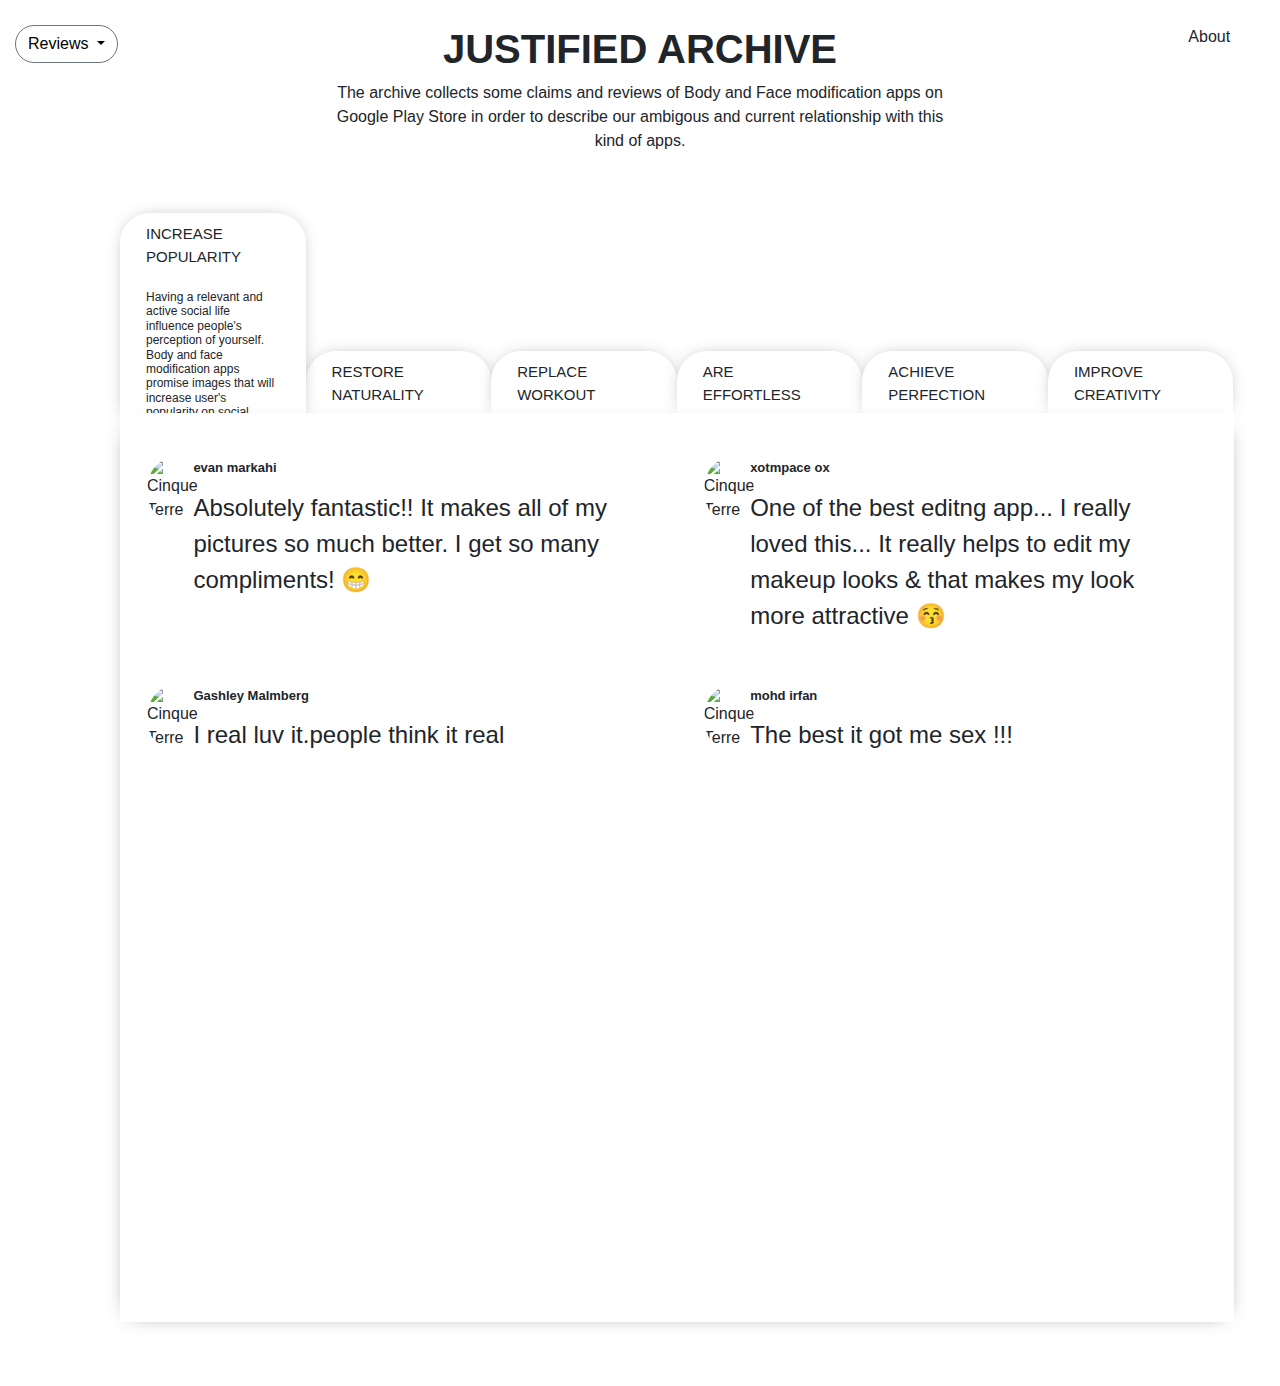
==== index.html @ ffb2c80b "Add files via upload" ====
<!doctype html>
<html lang="en">
  <head>
    <!-- Required meta tags -->
    <meta charset="utf-8">
    <meta name="viewport" content="width=device-width, initial-scale=1, shrink-to-fit=no">

    <!-- Bootstrap CSS -->
    <link rel="stylesheet" href="https://stackpath.bootstrapcdn.com/bootstrap/4.4.1/css/bootstrap.min.css" integrity="sha384-Vkoo8x4CGsO3+Hhxv8T/Q5PaXtkKtu6ug5TOeNV6gBiFeWPGFN9MuhOf23Q9Ifjh" crossorigin="anonymous">
	
	<!-- My CSS-->
    <link rel="stylesheet" type="text/css" href="mystyle.css" />
    <!-- <link rel="stylesheet" type="text/css" href="glyphone.css" /> -->
	<!-- <link rel="stylesheet" href="https://maxcdn.bootstrapcdn.com/bootstrap/3.3.7/css/bootstrap.min.css" integrity="sha384-BVYiiSIFeK1dGmJRAkycuHAHRg32OmUcww7on3RYdg4Va+PmSTsz/K68vbdEjh4u" crossorigin="anonymous"> -->
	
	<!-- Place your kit's code here -->
    <!-- <script src="https://kit.fontawesome.com/004207a0b1.js" crossorigin="anonymous"></script> -->
	<script src="https://kit.fontawesome.com/0c652c4dc6.js" crossorigin="anonymous"></script>
    <title>Justified Archive</title>
  </head>
  <body>
    
	 <!-- ****INIZIO**** Area del sito in cui è presente il TITOLO e i BOTTONI e LINGUETTE -->
	 <div class="container-fluid" >
		<div class="row" style="margin-top: 25px; margin-bottom: 0px;">
			<!-- Bottone per vedere REVIEW oppure CLAIM-->
			<div class="col-2">
				<div class="dropdown dropdown_button">
				  <button class="btn btn-secondary dropdown-toggle button_border" type="button" id="dropdownMenu2" data-toggle="dropdown" aria-haspopup="true" aria-expanded="false" style="color: black; background-color:white;">
					Reviews
				  </button>
				  <div class="dropdown-menu" aria-labelledby="dropdownMenu2">
					<button class="dropdown-item" id="btn_data_type" type="button" >Claims</button>
				  </div>
				</div>
				
				<!-- <button id="typo_data" type="button" class="btn btn-light">Light</button> -->
			</div>		
				
			<!-- TITLE-->
			<div class="col-8  text-center">	
				<h1>JUSTIFIED ARCHIVE</h1>
				
			</div>
			<!-- Bottone ABOUT-->
			<div class="col-1 offset-1">
				About
			</div>
		</div>
		<div class="row" style="margin-bottom: 120px;">
			<div class="col-6 offset-3 text-center">
				The archive collects some claims and reviews of Body and Face modification apps on Google Play Store in order to describe our ambigous and current relationship with this kind of apps.
			</div>
		</div>
	</div>
	<div class="container-fluid bodySpacing">	
		<!-- Area del sito in cui ci sono le LIGUETTE per le 6 CATEGORIE-->
		<div class="categories row m-0">
				  <!-- 1° Categoria -->
				  <div class="onglet first onglet_active">
						<div class="onglet_category">INCREASE POPULARITY</div>
						<div class="onglet_text text-wrap">Having a relevant and active social life influence people's perception of yourself. Body and face modification apps promise images that will increase user's popularity on social platforms and consequently in real life.
						</div>
						<div class="onglet_shadow"></div>
				  </div>
				  
				  <!-- 2° Categoria -->
				  <div class="onglet second onglet_inactive">
						<div class="onglet_category">RESTORE NATURALITY</div>
						<div class="onglet_text text-wrap">The trend of a simple, natural and fresh beauty, has become increasingly important in recent years. Artificial and excessive modifications goes against this trend. These apps guarantees small changes maintaining natural effects. 
						</div>
						<div class="onglet_shadow"></div>
				  </div>
				  
				  <!-- 3° Categoria -->
				  <div class="onglet third onglet_inactive" >
						<div class="onglet_category">REPLACE WORKOUT</div>
						<div class="onglet_text">Get a strong and healthy body in real life is a big challenge that needs effort, patience and constancy. Virtual modification can make people skip this step achieving a perfect figure immediately and virtually.
						</div>
						<div class="onglet_shadow"></div>
				  </div>
				  
				  <!-- 4° Categoria -->
				  <div class="onglet fourth onglet_inactive" >
						<div class="onglet_category">ARE EFFORTLESS</div>
						<div class="onglet_text">In a world that provides ease and speed technologies, use a slowly and complex app is difficult and requires commitment. Body and face modification apps gives great results in a fast way and throght few steps.
						</div>
						<div class="onglet_shadow"></div>
				  </div>
				  
				  <!-- 5° Categoria -->
				  <div class=" onglet fifth onglet_inactive">
						<div class="onglet_category">ACHIEVE PERFECTION</div>
						<div class="onglet_text">Even if perfection is a subjective impression, Body and face modification apps support the idea that objective perfection, in the end, exist providing a way to achieve it
						</div>
						<div class="onglet_shadow"></div>
				  </div>
				  
				  <!-- 6° Categoria -->
				  <div class=" onglet sixth onglet_inactive">
						<div class="onglet_category">IMPROVE CREATIVITY</div>
						<div class="onglet_text">Express creativity and photography skills is an important feature in the world of social networks. However, is hard to find the time for complex and expensive image editors. These apps are the best way to show skills and creativity in a fast way.
						</div>
						<div class="onglet_shadow"></div>
				  </div>
			</div>
		<div class="white_background">
		
		<div class="white_gap"></div>
		<!-- 1° Categoria: INCREASE POPULARITY -->
		 <div class="first_category" style="display: block;">	
		    <!-- CLAIM -->
			<div class="claim_list">
					<div class="row ml-0 mr-0 claim" style="margin-top:25px;">
						<div class="col-10 offset-1">
							<div class="claim_text">
								You are sure to stand out in your friend circle! 
							</div>
							<div class="claim_app">
								Body Tune - Slim & Retouch Photo Editor
							</div>
						</div>
					</div>
					
					<div class="row ml-0 mr-0 claim">
						<div class="col-10 offset-1">
							<div class="claim_text">
								With some simple clicks, you could get your insta beauty now
							</div>
							<div class="claim_app">
								Perfect Me - Body Retouch&Face Editor & Selfie Tune
							</div>
						</div>
					</div>
					<div class="row ml-0 mr-0 claim">
						<div class="col-10 offset-1">
							<div class="claim_text">
								Just few touches, you will be fitness model
							</div>
							<div class="claim_app">
								Body Shape Editor - Skin Color Changer
							</div>
						</div>
					</div>				
			</div>
			
			<!-- REVIEW -->
			 <div class="review_list">
				<div class="row ml-0 mr-0 review_gap review">
						<div class="col-6 p-0 m-0">		 
							<!-- <div class="typo "> -->
								  <div class="row m-0">								  
										<div class="col-1">
											 <img src="https://www.leisureopportunities.co.uk/images/imagesX/HIGH799405_746782.jpg" class="rounded-circle image_position" alt="Cinque Terre"> 
										</div>
										<div class="col-10 review_dimension">
											<div class="row m-0 review_username"><b>evan markahi</b></div>
											<div class="row m-0">
												<div class="star-rating">
												<i class="fas fa-star fa-1 review_star"></i>
												<i class="fa fa-star fa-1 review_star"></i>
												<i class="fas fa-star fa-1 review_star"></i>
												<i class="fas fa-star fa-1 review_star"></i>
												<i class="fa fa-star fa-1 review_star" ></i>
												  
												
												</div>
											</div>
											<div class="row ml-0 mr-0 review_text">Absolutely fantastic!! It makes all of my pictures so much better. I get so many compliments! 😁 </div>
										</div>
								  </div>  
							<!-- </div> -->
						</div>
						
						<div class="col-6 p-0 m-0">		 
							<!-- <div class="typo "> -->
								  <div class="row m-0">								  
										<div class="col-1">
											 <img src="https://www.msudenver.edu/media/content/marketingandcommunications/images/Nguyen,-Mai-Linh_7944_160330-8x5.5cc.jpg" class="rounded-circle image_position" alt="Cinque Terre"> 
										</div>
										<div class="col-10 review_dimension">
											<div class="row m-0 review_username"><b>xotmpace ox</b></div>
											<div class="row m-0">
												<div class="star-rating">
												<i class="fas fa-star fa-1 review_star"></i>
												<i class="fa fa-star fa-1 review_star"></i>
												<i class="fas fa-star fa-1 review_star"></i>
												<i class="fas fa-star fa-1 review_star"></i>
												<i class="fa fa-star fa-1 review_star" ></i>
												  
												
												</div>
											</div>
											<div class="row ml-0 mr-0 review_text">One of the best editng app... I really loved this... It really helps to edit my makeup looks & that makes my look more attractive 😚</div>
										</div>
								  </div>  
							<!-- </div> -->
						</div>
				</div>
				<div class="row ml-0 mr-0 review_gap review">
						<div class="col-6 p-0 m-0">		 
							<!-- <div class="typo "> -->
								  <div class="row m-0">								  
										<div class="col-1">
											 <img src="https://blogadmin.planning.center/content/images/2018/09/emily-1.jpg" class="rounded-circle image_position" alt="Cinque Terre"> 
										</div>
										<div class="col-10 review_dimension">
											<div class="row m-0 review_username"><b>Gashley Malmberg</b></div>
											<div class="row m-0">
												<div class="star-rating">
												<i class="fas fa-star fa-1 review_star"></i>
												<i class="fa fa-star fa-1 review_star"></i>
												<i class="fas fa-star fa-1 review_star"></i>
												<i class="fas fa-star fa-1 review_star"></i>
												<i class="fa fa-star fa-1 review_star" ></i>
												  
												
												</div>
											</div>
											<div class="row ml-0 mr-0 review_text">I real luv it.people think it real </div>
										</div>
								  </div>  
							<!-- </div> -->
						</div>
						
						<div class="col-6 p-0 m-0">		 
							<!-- <div class="typo "> -->
								  <div class="row m-0">								  
										<div class="col-1">
											 <img src="https://www.w3schools.com/bootstrap4/newyork.jpg" class="rounded-circle image_position" alt="Cinque Terre"> 
										</div>
										<div class="col-10 review_dimension">
											<div class="row m-0 review_username"><b>mohd irfan</b></div>
											<div class="row m-0">
												<div class="star-rating">
												<i class="fas fa-star fa-1 review_star"></i>
												<i class="fa fa-star fa-1 review_star"></i>
												<i class="fas fa-star fa-1 review_star"></i>
												<i class="fas fa-star fa-1 review_star"></i>
												<i class="fa fa-star fa-1 review_star" ></i>
												  
												
												</div>
											</div>
											<div class="row ml-0 mr-0 review_text">The best it got me sex !!!</div>
										</div>
								  </div>  
							<!-- </div> -->
						</div>
				</div>
			
			</div>
		 </div>
		
			<!-- 2° Categoria: RESTORE NATURALITY -->
		 <div class="second_category" style="display: none;">
			<!-- CLAIM -->
			<div class="claim_list">
					<div class="row ml-0 mr-0 claim " style="margin-top:25px;">
						<div class="col-10 offset-1">
							<div class="claim_text">
								Six pack abs photo editor enables the editing of the picture in the easiest and natural way.
							</div>
							<div class="claim_app">
								Men Body Styles SixPack tattoo - Photo Editor app
							</div>
						</div>
					</div>
					
					<div class="row ml-0 mr-0 claim">
						<div class="col-10 offset-1">
							<div class="claim_text">
								Look Healthier 
							</div>
							<div class="claim_app">
								Gym Body Photo Editor - Six Pack Camera Stickers
							</div>
						</div>
					</div>
					<div class="row ml-0 mr-0 claim">
						<div class="col-10 offset-1">
							<div class="claim_text">
								Enlarge breast naturally.
							</div>
							<div class="claim_app">
								Beauty Body Photo Editor
							</div>
						</div>
					</div>				
			</div>
			
			<div class="review_list">	
				<div class="row ml-0 mr-0 review_gap review">
						<div class="col-6 p-0 m-0">		 
							<!-- <div class="typo "> -->
								  <div class="row m-0">								  
										<div class="col-1">
											 <img src="https://www.w3schools.com/bootstrap4/newyork.jpg" class="rounded-circle image_position" alt="Cinque Terre"> 
										</div>
										<div class="col-10 review_dimension">
											<div class="row m-0 review_username"><b>emma twiss</b></div>
											<div class="row m-0">
												<div class="star-rating">
												<i class="fas fa-star fa-1 review_star"></i>
												<i class="fa fa-star fa-1 review_star"></i>
												<i class="fas fa-star fa-1 review_star"></i>
												<i class="fas fa-star fa-1 review_star"></i>
												<i class="fa fa-star-o fa-1 review_star" ></i>
												  
												
												</div>
											</div>
											<div class="row ml-0 mr-0 review_text">Really easy to use, makes it look realistic for me.</div>
										</div>
								  </div>  
							<!-- </div> -->
						</div>
						
						<div class="col-6 p-0 m-0">		 
							<!-- <div class="typo "> -->
								  <div class="row m-0">								  
										<div class="col-1">
											 <img src="https://www.w3schools.com/bootstrap4/newyork.jpg" class="rounded-circle image_position" alt="Cinque Terre"> 
										</div>
										<div class="col-10 review_dimension">
											<div class="row m-0 review_username"><b>A Google user</b></div>
											<div class="row m-0">
												<div class="star-rating">
												<i class="fas fa-star fa-1 review_star"></i>
												<i class="fa fa-star fa-1 review_star"></i>
												<i class="fas fa-star fa-1 review_star"></i>
												<i class="fas fa-star fa-1 review_star"></i>
												<i class="fa fa-star-o fa-1 review_star" ></i>
												  
												
												</div>
											</div>
											<div class="row ml-0 mr-0 review_text">Its OK!!but av got natural boots and curves...do I really need it? </div>
										</div>
								  </div>  
							<!-- </div> -->
						</div>
				</div>
				<div class="row ml-0 mr-0 review_gap review">
						<div class="col-6 p-0 m-0">		 
							<!-- <div class="typo "> -->
								  <div class="row m-0">								  
										<div class="col-1">
											 <img src="https://www.w3schools.com/bootstrap4/newyork.jpg" class="rounded-circle image_position" alt="Cinque Terre"> 
										</div>
										<div class="col-10 review_dimension">
											<div class="row m-0 review_username"><b>John Scheider</b></div>
											<div class="row m-0">
												<div class="star-rating">
												<!-- <i class="fas fa-star fa-1 review_star"></i> -->
												<!-- <i class="fa fa-star fa-1 review_star"></i> -->
												<!-- <i class="fas fa-star fa-1 review_star"></i> -->
												<!-- <i class="fas fa-star fa-1 review_star"></i> -->
												<!-- <i class="fa fa-star-o fa-1 review_star" ></i> -->
												  
												
												</div>
											</div>
											<div class="row ml-0 mr-0 review_text">Love this app. All the edits/changes they have look natural, not like they're "photo-shopped."</div>
										</div>
								  </div>  
							<!-- </div> -->
						</div>
						
						<div class="col-6 p-0 m-0">		 
							<!-- <div class="typo "> -->
								  <div class="row m-0">								  
										<div class="col-1">
											 <img src="https://www.w3schools.com/bootstrap4/newyork.jpg" class="rounded-circle image_position" alt="Cinque Terre"> 
										</div>
										<div class="col-10 review_dimension">
											<div class="row m-0 review_username"><b>Brainel Batista</b></div>
											<div class="row m-0">
												<div class="star-rating">
												<!-- <i class="fas fa-star fa-1 review_star"></i> -->
												<!-- <i class="fa fa-star fa-1 review_star"></i> -->
												<!-- <i class="fas fa-star fa-1 review_star"></i> -->
												<!-- <i class="fas fa-star fa-1 review_star"></i> -->
												<!-- <i class="fa fa-star-o fa-1 review_star" ></i> -->
												  
												
												</div>
											</div>
											<div class="row ml-0 mr-0 review_text">The muscles look so real i definetly recommend this app</div>
										</div>
								  </div>  
							<!-- </div> -->
						</div>
				</div>
			</div>	
		 
		 </div>	
		 
		 <!-- 3° Categoria: REPLACE WORKOUT -->
		 <div class="third_category" style="display: none;">
			<!-- CLAIM -->
			<div class="claim_list">
					<div class="row ml-0 mr-0 claim" style="margin-top:25px;">
						<div class="col-10 offset-1">
							<div class="claim_text">
								Stop wasting your time in expensive gyms and download the Perfect body lets you change body or body morph without home workout
							</div>
							<div class="claim_app">
								Body Shape Editor - Slim Face and Body Editor
							</div>
						</div>
					</div>
					
					<div class="row ml-0 mr-0 claim">
						<div class="col-10 offset-1">
							<div class="claim_text">
								"You want to quickly build muscle mass and reduce the stomach, but you do not have enough time for a gym? Now you can become the owner of an attractive and sexy body in seconds!"
							</div>
							<div class="claim_app">
								Body Shape Editor
							</div>
						</div>
					</div>
					<div class="row ml-0 mr-0 claim">
						<div class="col-10 offset-1">
							<div class="claim_text">
								Own the muscular body you have always wanted	Own the muscular body you have always wanted
							</div>
							<div class="claim_app">
								Photolift Face & Body Editor
							</div>
						</div>
					</div>				
			</div>
					
			<div class="review_list">	
				<div class="row ml-0 mr-0 review_gap review">
						<div class="col-6 p-0 m-0">		 
							<!-- <div class="typo "> -->
								  <div class="row m-0">								  
										<div class="col-1">
											 <img src="https://www.w3schools.com/bootstrap4/newyork.jpg" class="rounded-circle image_position" alt="Cinque Terre"> 
										</div>
										<div class="col-10 review_dimension">
											<div class="row m-0 review_username"><b>A Google user</b></div>
											<div class="row m-0">
												<div class="star-rating">
												<i class="fas fa-star fa-1 review_star"></i>
												<i class="fa fa-star fa-1 review_star"></i>
												<i class="fas fa-star fa-1 review_star"></i>
												<i class="fas fa-star fa-1 review_star"></i>
												<i class="fa fa-star-o fa-1 review_star" ></i>
												  
												
												</div>
											</div>
											<div class="row ml-0 mr-0 review_text">Want this App to maintain my body</div>
										</div>
								  </div>  
							<!-- </div> -->
						</div>
						
						<div class="col-6 p-0 m-0">		 
							<!-- <div class="typo "> -->
								  <div class="row m-0">								  
										<div class="col-1">
											 <img src="https://www.w3schools.com/bootstrap4/newyork.jpg" class="rounded-circle image_position" alt="Cinque Terre"> 
										</div>
										<div class="col-10 review_dimension">
											<div class="row m-0 review_username"><b>gelzar santos</b></div>
											<div class="row m-0">
												<div class="star-rating">
												<i class="fas fa-star fa-1 review_star"></i>
												<i class="fa fa-star fa-1 review_star"></i>
												<i class="fas fa-star fa-1 review_star"></i>
												<i class="fas fa-star fa-1 review_star"></i>
												<i class="fa fa-star-o fa-1 review_star" ></i>
												  
												
												</div>
											</div>
											<div class="row ml-0 mr-0 review_text">Its good to make six packs if u dont have</div>
										</div>
								  </div>  
							<!-- </div> -->
						</div>
				</div>
				<div class="row ml-0 mr-0 review_gap review">
						<div class="col-6 p-0 m-0">		 
							<!-- <div class="typo "> -->
								  <div class="row m-0">								  
										<div class="col-1">
											 <img src="https://www.w3schools.com/bootstrap4/newyork.jpg" class="rounded-circle image_position" alt="Cinque Terre"> 
										</div>
										<div class="col-10 review_dimension">
											<div class="row m-0 review_username"><b>Lora Owens</b></div>
											<div class="row m-0">
												<div class="star-rating">
												<i class="fas fa-star fa-1 review_star"></i>
												<i class="fa fa-star fa-1 review_star"></i>
												<i class="fas fa-star fa-1 review_star"></i>
												<i class="fas fa-star fa-1 review_star"></i>
												<i class="fa fa-star fa-1 review_star" ></i>
												  
												
												</div>
											</div>
											<div class="row ml-0 mr-0 review_text">perfect love the way it shows me how i will look if i lose weight</div>
										</div>
								  </div>  
							<!-- </div> -->
						</div>
						
						<div class="col-6 p-0 m-0">		 
							<!-- <div class="typo "> -->
								  <div class="row m-0">								  
										<div class="col-1">
											 <img src="https://www.w3schools.com/bootstrap4/newyork.jpg" class="rounded-circle image_position" alt="Cinque Terre"> 
										</div>
										<div class="col-10 review_dimension">
											<div class="row m-0 review_username"><b>miguel balbas</b></div>
											<div class="row m-0">
												<div class="star-rating">
												<i class="fas fa-star fa-1 review_star"></i>
												<i class="fa fa-star fa-1 review_star"></i>
												<i class="fas fa-star fa-1 review_star"></i>
												<i class="fas fa-star fa-1 review_star"></i>
												<i class="fa fa-star fa-1 review_star" ></i>
									
												</div>
											</div>
											<div class="row ml-0 mr-0 review_text">man i love this app! i dont needto workout anymore lol</div>
										</div>
								  </div>  
							<!-- </div> -->
						</div>
				</div>
			</div>	
		 
		</div>
		 
		 <!-- 4° Categoria: ARE EFFORTLESS -->
		 <div class="forth_category" style="display: none;">		
			<!-- CLAIM -->
			<div class="claim_list">
					<div class="row ml-0 mr-0 claim " style="margin-top:25px;">
						<div class="col-10 offset-1">
							<div class="claim_text">
								It is so easy to have a perfect body!
							</div>
							<div class="claim_app">
								Body Tune - Slim & Retouch Photo Editor
							</div>
						</div>
					</div>
					
					<div class="row ml-0 mr-0 claim">
						<div class="col-10 offset-1">
							<div class="claim_text">
								make your moment brilliant as an artwork. 
							</div>
							<div class="claim_app">
								Photo Editor
							</div>
						</div>
					</div>
					<div class="row ml-0 mr-0 claim">
						<div class="col-10 offset-1">
							<div class="claim_text">
								Download Shaper and make your portraits stand out. It is so easy to have a perfect figure!
							</div>
							<div class="claim_app">
								Shaper
							</div>
						</div>
					</div>				
			</div>
			
			<div class="review_list">	
				<div class="row ml-0 mr-0 review_gap review">
						<div class="col-6 p-0 m-0">		 
							<!-- <div class="typo "> -->
								  <div class="row m-0">								  
										<div class="col-1">
											 <img src="https://www.w3schools.com/bootstrap4/newyork.jpg" class="rounded-circle image_position" alt="Cinque Terre"> 
										</div>
										<div class="col-10 review_dimension">
											<div class="row m-0 review_username"><b>Leäd乄 RAHUL</b></div>
											<div class="row m-0">
												<div class="star-rating">
												<i class="fas fa-star fa-1 review_star"></i>
												<i class="fa fa-star fa-1 review_star"></i>
												<i class="fas fa-star fa-1 review_star"></i>
												<i class="fas fa-star fa-1 review_star"></i>
												<i class="fa fa-star fa-1 review_star" ></i>
												  
												
												</div>
											</div>
											<div class="row ml-0 mr-0 review_text">best application for body retouch shape you can easily reshape your images with the help of this application. </div>
										</div>
								  </div>  
							<!-- </div> -->
						</div>
						
						<div class="col-6 p-0 m-0">		 
							<!-- <div class="typo "> -->
								  <div class="row m-0">								  
										<div class="col-1">
											 <img src="https://www.w3schools.com/bootstrap4/newyork.jpg" class="rounded-circle image_position" alt="Cinque Terre"> 
										</div>
										<div class="col-10 review_dimension">
											<div class="row m-0 review_username"><b>A Google user</b></div>
											<div class="row m-0">
												<div class="star-rating">
												<i class="fas fa-star fa-1 review_star"></i>
												<i class="fa fa-star fa-1 review_star"></i>
												<i class="fas fa-star fa-1 review_star"></i>
												<i class="fas fa-star fa-1 review_star"></i>
												<i class="fa fa-star fa-1 review_star" ></i>
												  
												
												</div>
											</div>
											<div class="row ml-0 mr-0 review_text">Nice app realy . I try many apps but not usefull . This app is very easy and simple and try . 😁😁😁😁😁😁 </div>
										</div>
								  </div>  
							<!-- </div> -->
						</div>
				</div>
				<div class="row ml-0 mr-0 review_gap review">
						<div class="col-6 p-0 m-0">		 
							<!-- <div class="typo "> -->
								  <div class="row m-0">								  
										<div class="col-1">
											 <img src="https://www.w3schools.com/bootstrap4/newyork.jpg" class="rounded-circle image_position" alt="Cinque Terre"> 
										</div>
										<div class="col-10 review_dimension">
											<div class="row m-0 review_username"><b>Kimberly Balduf</b></div>
											<div class="row m-0">
												<div class="star-rating">
												<i class="fas fa-star fa-1 review_star"></i>
												<i class="fa fa-star fa-1 review_star"></i>
												<i class="fas fa-star fa-1 review_star"></i>
												<i class="fas fa-star fa-1 review_star"></i>
												<i class="fa fa-star fa-1 review_star" ></i>
												  
												
												</div>
											</div>
											<div class="row ml-0 mr-0 review_text">It's change my body in seconds</div>
										</div>
								  </div>  
							<!-- </div> -->
						</div>
						
						<div class="col-6 p-0 m-0">		 
							<!-- <div class="typo "> -->
								  <div class="row m-0">								  
										<div class="col-1">
											 <img src="https://www.w3schools.com/bootstrap4/newyork.jpg" class="rounded-circle image_position" alt="Cinque Terre"> 
										</div>
										<div class="col-10 review_dimension">
											<div class="row m-0 review_username"><b>Shante Kyaw</b></div>
											<div class="row m-0">
												<div class="star-rating">
												<i class="fas fa-star fa-1 review_star"></i>
												<i class="fa fa-star fa-1 review_star"></i>
												<i class="fas fa-star fa-1 review_star"></i>
												<i class="fas fa-star fa-1 review_star"></i>
												<i class="fa fa-star fa-1 review_star" ></i>
									
												</div>
											</div>
											<div class="row ml-0 mr-0 review_text">super love it do easy to use.. motivates me keeping myself healthy and fit facetoon skinny .. keep it up guys!</div>
										</div>
								  </div>  
							<!-- </div> -->
						</div>
				</div>
			</div>	
		 			
		 </div>
		 <!-- 5° Categoria: ACHIEVE PERFECTION -->
		 <div class="fifth_category" style="display: none;">		
			<!-- CLAIM -->
			<div class="claim_list">
					<div class="row ml-0 mr-0 claim" style="margin-top:25px;">
						<div class="col-10 offset-1">
							<div class="claim_text">
								Thin body is more attractive body of girl pose for perfect body curves.
							</div>
							<div class="claim_app">
								Body Shape Editor - Slim Face and Body Editor
							</div>
						</div>
					</div>
					
					<div class="row ml-0 mr-0 claim">
						<div class="col-10 offset-1">
							<div class="claim_text">
								Who says we can’t have perfection in our photos?
							</div>
							<div class="claim_app">
							AirBrush: Easy Photo Editor
							</div>
						</div>
					</div>
					<div class="row ml-0 mr-0 claim">
						<div class="col-10 offset-1">
							<div class="claim_text">
								“plastic surgery simulator” and have the body you have always dreamed of! 
							</div>
							<div class="claim_app">
								Body Shape Editor - Make Me Slim App
							</div>
						</div>
					</div>				
			</div>
			
			<div class="review_list">	
				<div class="row ml-0 mr-0 review_gap review">
						<div class="col-6 p-0 m-0">		 
							<!-- <div class="typo "> -->
								  <div class="row m-0">								  
										<div class="col-1">
											 <img src="https://www.w3schools.com/bootstrap4/newyork.jpg" class="rounded-circle image_position" alt="Cinque Terre"> 
										</div>
										<div class="col-10 review_dimension">
											<div class="row m-0 review_username"><b>Craig Trinklein</b></div>
											<div class="row m-0">
												<div class="star-rating">
												<i class="fas fa-star fa-1 review_star"></i>
												<i class="fa fa-star fa-1 review_star"></i>
												<i class="fas fa-star fa-1 review_star"></i>
												<i class="fas fa-star fa-1 review_star"></i>
												<i class="fa fa-star-o fa-1 review_star" ></i>
												  
												
												</div>
											</div>
											<div class="row ml-0 mr-0 review_text">I took a pic of my self. I have small breasts. You're App made them look bigger.</div>
										</div>
								  </div>  
							<!-- </div> -->
						</div>
						
						<div class="col-6 p-0 m-0">		 
							<!-- <div class="typo "> -->
								  <div class="row m-0">								  
										<div class="col-1">
											 <img src="https://www.w3schools.com/bootstrap4/newyork.jpg" class="rounded-circle image_position" alt="Cinque Terre"> 
										</div>
										<div class="col-10 review_dimension">
											<div class="row m-0 review_username"><b>A Google user</b></div>
											<div class="row m-0">
												<div class="star-rating">
												<i class="fas fa-star fa-1 review_star"></i>
												<i class="fa fa-star fa-1 review_star"></i>
												<i class="fas fa-star fa-1 review_star"></i>
												<i class="fas fa-star fa-1 review_star"></i>
												<i class="fa fa-star fa-1 review_star" ></i>
												  
												
												</div>
											</div>
											<div class="row ml-0 mr-0 review_text">Finally everybody can have a big butt</div>
										</div>
								  </div>  
							<!-- </div> -->
						</div>
				</div>
				<div class="row ml-0 mr-0 review_gap review">
						<div class="col-6 p-0 m-0">		 
							<!-- <div class="typo "> -->
								  <div class="row m-0">								  
										<div class="col-1">
											 <img src="https://www.w3schools.com/bootstrap4/newyork.jpg" class="rounded-circle image_position" alt="Cinque Terre"> 
										</div>
										<div class="col-10 review_dimension">
											<div class="row m-0 review_username"><b>The Iciest ICE</b></div>
											<div class="row m-0">
												<div class="star-rating">
												<i class="fas fa-star fa-1 review_star"></i>
												<i class="fa fa-star fa-1 review_star"></i>
												<i class="fas fa-star fa-1 review_star"></i>
												<i class="fas fa-star fa-1 review_star"></i>
												<i class="fa fa-star fa-1 review_star" ></i>
												  
												
												</div>
											</div>
											<div class="row ml-0 mr-0 review_text">My ass my asss is biggggg omg</div>
										</div>
								  </div>  
							<!-- </div> -->
						</div>
						
						<div class="col-6 p-0 m-0">		 
							<!-- <div class="typo "> -->
								  <div class="row m-0">								  
										<div class="col-1">
											 <img src="https://www.w3schools.com/bootstrap4/newyork.jpg" class="rounded-circle image_position" alt="Cinque Terre"> 
										</div>
										<div class="col-10 review_dimension">
											<div class="row m-0 review_username"><b>Nthabiseng candy</b></div>
											<div class="row m-0">
												<div class="star-rating">
												<i class="fas fa-star fa-1 review_star"></i>
												<i class="fa fa-star fa-1 review_star"></i>
												<i class="fas fa-star fa-1 review_star"></i>
												<i class="fas fa-star fa-1 review_star"></i>
												<i class="fa fa-star fa-1 review_star" ></i>
									
												</div>
											</div>
											<div class="row ml-0 mr-0 review_text">I thought this was great it litirally made me look like I had huge abs the best </div>
										</div>
								  </div>  
							<!-- </div> -->
						</div>
				</div>
			</div>	
		 	
		 </div>
		 <!-- 6° Categoria: IMPROVE CREATIVITY -->
		 <div class="sixth_category" style="display: none;">		
			<!-- CLAIM -->
			<div class="claim_list">
					<div class="row ml-0 mr-0 claim" style="margin-top:25px;">
						<div class="col-10 offset-1">
							<div class="claim_text">
								Stop wasting your time in expensive gyms and download the Perfect body lets you change body or body morph without home workout
							</div>
							<div class="claim_app">
								Body Shape Editor - Slim Face and Body Editor
							</div>
						</div>
					</div>
					
					<div class="row ml-0 mr-0 claim">
						<div class="col-10 offset-1">
							<div class="claim_text">
								"You want to quickly build muscle mass and reduce the stomach, but you do not have enough time for a gym? Now you can become the owner of an attractive and sexy body in seconds!"
							</div>
							<div class="claim_app">
								Body Shape Editor
							</div>
						</div>
					</div>
					<div class="row ml-0 mr-0 claim">
						<div class="col-10 offset-1">
							<div class="claim_text">
								Own the muscular body you have always wanted	Own the muscular body you have always wanted
							</div>
							<div class="claim_app">
								Photolift Face & Body Editor
							</div>
						</div>
					</div>				
			</div>
				
			<div class="review_list">	
				<div class="row ml-0 mr-0 review_gap review">
						<div class="col-6 p-0 m-0">		 
							<!-- <div class="typo "> -->
								  <div class="row m-0">								  
										<div class="col-1">
											 <img src="https://www.w3schools.com/bootstrap4/newyork.jpg" class="rounded-circle image_position" alt="Cinque Terre"> 
										</div>
										<div class="col-10 review_dimension">
											<div class="row m-0 review_username"><b>A Google user</b></div>
											<div class="row m-0">
												<div class="star-rating">
												<i class="fas fa-star fa-1 review_star"></i>
												<i class="fa fa-star fa-1 review_star"></i>
												<i class="fas fa-star fa-1 review_star"></i>
												<i class="fas fa-star fa-1 review_star"></i>
												<i class="fa fa-star-o fa-1 review_star" ></i>
												  
												
												</div>
											</div>
											<div class="row ml-0 mr-0 review_text">Want this App to maintain my body</div>
										</div>
								  </div>  
							<!-- </div> -->
						</div>
						
						<div class="col-6 p-0 m-0">		 
							<!-- <div class="typo "> -->
								  <div class="row m-0">								  
										<div class="col-1">
											 <img src="https://www.w3schools.com/bootstrap4/newyork.jpg" class="rounded-circle image_position" alt="Cinque Terre"> 
										</div>
										<div class="col-10 review_dimension">
											<div class="row m-0 review_username"><b>gelzar santos</b></div>
											<div class="row m-0">
												<div class="star-rating">
												<i class="fas fa-star fa-1 review_star"></i>
												<i class="fa fa-star fa-1 review_star"></i>
												<i class="fas fa-star fa-1 review_star"></i>
												<i class="fas fa-star fa-1 review_star"></i>
												<i class="fa fa-star-o fa-1 review_star" ></i>
												  
												
												</div>
											</div>
											<div class="row ml-0 mr-0 review_text">Its good to make six packs if u dont have</div>
										</div>
								  </div>  
							<!-- </div> -->
						</div>
				</div>
				<div class="row ml-0 mr-0 review_gap review">
						<div class="col-6 p-0 m-0">		 
							<!-- <div class="typo "> -->
								  <div class="row m-0">								  
										<div class="col-1">
											 <img src="https://www.w3schools.com/bootstrap4/newyork.jpg" class="rounded-circle image_position" alt="Cinque Terre"> 
										</div>
										<div class="col-10 review_dimension">
											<div class="row m-0 review_username"><b>Lora Owens</b></div>
											<div class="row m-0">
												<div class="star-rating">
												<i class="fas fa-star fa-1 review_star"></i>
												<i class="fa fa-star fa-1 review_star"></i>
												<i class="fas fa-star fa-1 review_star"></i>
												<i class="fas fa-star fa-1 review_star"></i>
												<i class="fa fa-star fa-1 review_star" ></i>
												  
												
												</div>
											</div>
											<div class="row ml-0 mr-0 review_text">perfect love the way it shows me how i will look if i lose weight</div>
										</div>
								  </div>  
							<!-- </div> -->
						</div>
						
						<div class="col-6 p-0 m-0">		 
							<!-- <div class="typo "> -->
								  <div class="row m-0">								  
										<div class="col-1">
											 <img src="https://www.w3schools.com/bootstrap4/newyork.jpg" class="rounded-circle image_position" alt="Cinque Terre"> 
										</div>
										<div class="col-10 review_dimension">
											<div class="row m-0 review_username"><b>miguel balbas</b></div>
											<div class="row m-0">
												<div class="star-rating">
												<i class="fas fa-star fa-1 review_star"></i>
												<i class="fa fa-star fa-1 review_star"></i>
												<i class="fas fa-star fa-1 review_star"></i>
												<i class="fas fa-star fa-1 review_star"></i>
												<i class="fa fa-star fa-1 review_star" ></i>
									
												</div>
											</div>
											<div class="row ml-0 mr-0 review_text">man i love this app! i dont needto workout anymore lol</div>
										</div>
								  </div>  
							<!-- </div> -->
						</div>
				</div>
			</div>	
		 
		 </div>
		
		</div>
		
	</div>
	 

    <!-- JavaScript -->
	<script src='https://cdnjs.cloudflare.com/ajax/libs/jquery/3.3.1/jquery.js'></script>
	<script type="text/javascript" src="script.js"></script>
	
	<script src="https://code.jquery.com/jquery-3.4.1.slim.min.js" integrity="sha384-J6qa4849blE2+poT4WnyKhv5vZF5SrPo0iEjwBvKU7imGFAV0wwj1yYfoRSJoZ+n" crossorigin="anonymous"></script>
	<script src="https://cdn.jsdelivr.net/npm/popper.js@1.16.0/dist/umd/popper.min.js" integrity="sha384-Q6E9RHvbIyZFJoft+2mJbHaEWldlvI9IOYy5n3zV9zzTtmI3UksdQRVvoxMfooAo" crossorigin="anonymous"></script>
	<script src="https://stackpath.bootstrapcdn.com/bootstrap/4.4.1/js/bootstrap.min.js" integrity="sha384-wfSDF2E50Y2D1uUdj0O3uMBJnjuUD4Ih7YwaYd1iqfktj0Uod8GCExl3Og8ifwB6" crossorigin="anonymous"></script>
	

	
   </body>


</html>
---- mystyle.css ----
@font-face {
    
    src: url(Inter-SemiBold.otf);
	font-family: Inter-SemiBold, sans-serif;
}


body
{
	font-family:Inter-SemiBold, sans-serif;
	font-weight: 400;
}

h1
{
	font-weight: 600;
}

/****************GESTIONE LINGUETTE per le CATEGORIE*********************/
.onglet {
  position: relative;
  font-size: 15px;
  width:16.6%;
  height:213px;
  top:-60px;
  /* left:21px; */
  display: inline-block;
  border-top-right-radius: 30px;
  border-top-left-radius: 30px;
}


/*linguetta selezionata*/
.onglet_active {
  background-color: white;
  z-index:2;
  /* left: -12px; */
  text-align: left;
  padding-top:10px;
  -webkit-box-shadow: 0px 0px 20px -11px rgba(0,0,0,0.73);
  -moz-box-shadow: 0px 0px 20px -11px rgba(0,0,0,0.73);
  box-shadow: 0px 0px 20px -11px rgba(0,0,0,0.73);
}

/*linguette NON selezionate*/
.onglet_inactive {
  margin-top: 67px;
  position: relative;
  display: inline-block;
  width:16.6%;
  /* left: -13px; */
  height:67px;
  top:11px;
  background-color: red;
  border-top-right-radius: 30px;
   border-top-left-radius: 30px; 
  background-color: white;
  z-index:1;
  text-align: left;
  padding-top:10px;
  transition:0.8s all; 
  cursor: pointer;
   -webkit-box-shadow: 0px 0px 20px -11px rgba(0,0,0,0.73);
  -moz-box-shadow: 0px 0px 20px -11px rgba(0,0,0,0.73);
}

.onglet_inactive .onglet_text {

    display: none;
}

.onglet_active .onglet_shadow
{display: none;}

.onglet_inactive:hover {
  /* top:1px; */
  /* height:65px; */
  transition:1.8s all; 
}

.onglet_shadow {
  background-color: red;
  width:100%;
  height:180px;
  margin-top:0px;
  -o-linear-gradient(top, #ffffff 0%,#eaeaea 100%);
  background: -ms-linear-gradient(top, #ffffff 0%,#eaeaea 100%);
  background: linear-gradient(to bottom, #ffffff 0%, #eaeaea 100%);
  filter: progid:DXImageTransform.Microsoft.gradient( startColorstr='#ffffff', endColorstr='#eaeaea',GradientType=0);
}

.onglet_text {
	line-height: 1.2;
	font-size: 12px;
  padding-top: 22px;
  background-color: white;
  white-space: normal;
  padding-left: 26px;
  padding-right: 30px;
  width: 100%;
  height: 150px;
}

.onglet_category
{
	padding-left: 26px;
	padding-right: 30px;
}

/****************GESTIONE altri elementi del sito *********************/

/*contenuto per ogni categoria, cioè riview e claim*/
.typo {
position: relative;
	width: 687.6px;
	height:162px;
top: -70px;
left: 93px;
/* right: -71px; */
height:auto;
border-bottom:1px solid black;
padding-top:10px;
/* padding-left:30px; */
padding-bottom:10px;
transition: all 2s;
-webkit-transition: all 2s;

z-index:100;
background-color: white;
}

.typoClaim {
	-webkit-box-shadow: 0px 0px 20px -11px rgba(0,0,0,0.73);
  -moz-box-shadow: 0px 0px 20px -11px rgba(0,0,0,0.73);
  box-shadow: 0px 0px 20px -11px rgba(0,0,0,0.73);
position: relative;
width: 92.3%;
top: -70px;
left: 77px;

height:auto;
/* border-left:1px solid black; */
/* border-right:1px solid black; */
padding-top:10px;
/* padding-left:30px; */
padding-bottom:10px;
/* transition: all 2s; */
-webkit-transition: all 2s;

z-index:100;
background-color: white;
}

.white_background
{
	position: relative;
background-color:white;
width: 99.6%;
height: 900px;
z-index: 3;
top: -64px;
/* left: 60px; */
/* top: 0; */
/* left: 92px; */
/* top: 411.6px; */
bottom: 0;
-webkit-box-shadow: 0px 0px 20px -11px rgba(0,0,0,0.73);
  -moz-box-shadow: 0px 0px 20px -11px rgba(0,0,0,0.73);
  box-shadow: 0px 0px 20px -11px rgba(0,0,0,0.73);
}
.claim
{
	margin-bottom: 55px;
}

/*bottone ABOUT*/
.bouton {
	position: fixed;
	right:20px;
	top:20px;
	width:auto;
	height:auto;
	border-radius: 30px;
	background-color: white;
	padding:10px;
	cursor: pointer;
	-webkit-box-shadow: 0px 0px 30px -11px rgba(0,0,0,0.73);
	-moz-box-shadow: 0px 0px 30px -11px rgba(0,0,0,0.73);
	box-shadow: 0px 0px 30px -11px rgba(0,0,0,0.73);
}

.bouton:hover,
.abt:hover,
.reverse:hover {
	position: fixed;
	right:20px;
	top:20px;
	width:auto;
	height:auto;
	border-radius: 30px;
	background-color: white;
	padding:10px;
	cursor: pointer;
	 /* transition:2s all; */
	-webkit-box-shadow: 0px 0px 30px 0px rgba(0,0,0,0.73);
	-moz-box-shadow: 0px 0px 30px 0px rgba(0,0,0,0.73);
	box-shadow: 0px 0px 30px 0px rgba(0,0,0,0.73);
}

/*bottone per selezionare tra REVIEW e CLAIM cosa vedere*/
/* .dropdown_button { */
	/* /* position: absolute; */ */
	/* left:20px;  */
	 /* top:20px;  */
	/* /* width:auto; */ */
	/* /* height:auto; */ */
	/* /* border-radius: 30px; */ */
	/* /* background-color: white; */ */
	/* /* padding:10px; */ */
	/* /* /* cursor: pointer; */ */ */
	/* /* -webkit-box-shadow: 0px 0px 30px -11px rgba(0,0,0,0.73); */ */
	/* /* -moz-box-shadow: 0px 0px 30px -11px rgba(0,0,0,0.73); */ */
	/* /* box-shadow: 0px 0px 30px -11px rgba(0,0,0,0.73); */ */
/* } */


/********* Review Google Play ********/
/* .star-rating { */
  /* line-height:32px; */
  /* font-size:1.25em; */
/* } */

.star-rating .fa-star{color: gray;}

.image_position{
margin-left: 12px;
width: 40px;
height: 40px;
}

.review_dimension
{
	margin-left: 12px;
}

.white_gap{
	
	z-index: 5;
	position: relative;
background-color:white;
width: 100%;
height: 36px;
top: -9px;
}

.review_gap
{
	margin-bottom: 52px;
}

.review_username
{
	font-size: 13px;
}

.review_text
{
	font-size: 24px;
	margin-top: 12px;
}

.review_star
{
	font-size:10px
}

.claim_text
{
	font-size:32px
}



.claim_app
{
	font-size:13px;
	margin-top: 65px;
	text-align: right;
}

.button_border
{
	 border-radius: 25px;
}




#btn_about
{
	/* position: relative; */
	/* top: 26px; */
}


.bodySpacing
{
	padding-left: 120px;
	padding-right: 42px;
}



/* Small devices (landscape phones, 576px and up)*/
@media (max-width:  592px) { 

	.bodySpacing
	{
		padding-left: 0px;
		padding-right: 0px;
	}
	
	  
	
	
	.onglet {
	  position: relative;
	  font-size: 15px;
	  width:100%;
	  height:113px;
	  /* top:-60px; */
	  /* left:21px; */
	  display: inline-block;
	  border-top-right-radius: 30px;
	  border-top-left-radius: 30px;
	}


	/*linguetta selezionata*/
	.onglet_active {
	  background-color: white;
	  z-index:2;
	  /* left: -12px; */
	  text-align: left;
	  /* padding-top:10px; */
	  -webkit-box-shadow: 0px 0px 20px -11px rgba(0,0,0,0.73);
	  -moz-box-shadow: 0px 0px 20px -11px rgba(0,0,0,0.73);
	  box-shadow: 0px 0px 20px -11px rgba(0,0,0,0.73);
	}

	/*linguette NON selezionate*/
	.onglet_inactive {
	  margin-top: 0px;
	  position: relative;
	  display: inline-block;
	  width:100%;
	  /* left: -13px; */
	  height:55px;
	  /* top:-10px; */
	  /* background-color: red; */
	  border-top-right-radius: 30px;
	   border-top-left-radius: 30px; 
	  background-color: white;
	  z-index:1;
	  text-align: left;
	  /* padding-top:10px; */
	  transition:0.8s all; 
	  cursor: pointer;
	   -webkit-box-shadow: 0px 0px 20px -11px rgba(0,0,0,0.73);
	  -moz-box-shadow: 0px 0px 20px -11px rgba(0,0,0,0.73);
	}
	
	
	.onglet_inactive:hover {
	  /* top:0px; */
	  /* height:0px; */
	  transition:1.8s all; 
	}
	
	.white_background
	{
		position: relative;
		background-color:white;
		width: 99.6%;
		height: 900px;
		z-index: 3;
		top: -64px;
		/* left: 60px; */
		/* top: 0; */
		/* left: 92px; */
		/* top: 411.6px; */
		bottom: 0;
		-webkit-box-shadow: 0px 0px 20px -11px rgba(0,0,0,0.73);
		  -moz-box-shadow: 0px 0px 20px -11px rgba(0,0,0,0.73);
		  box-shadow: 0px 0px 20px -11px rgba(0,0,0,0.73);
	}
}
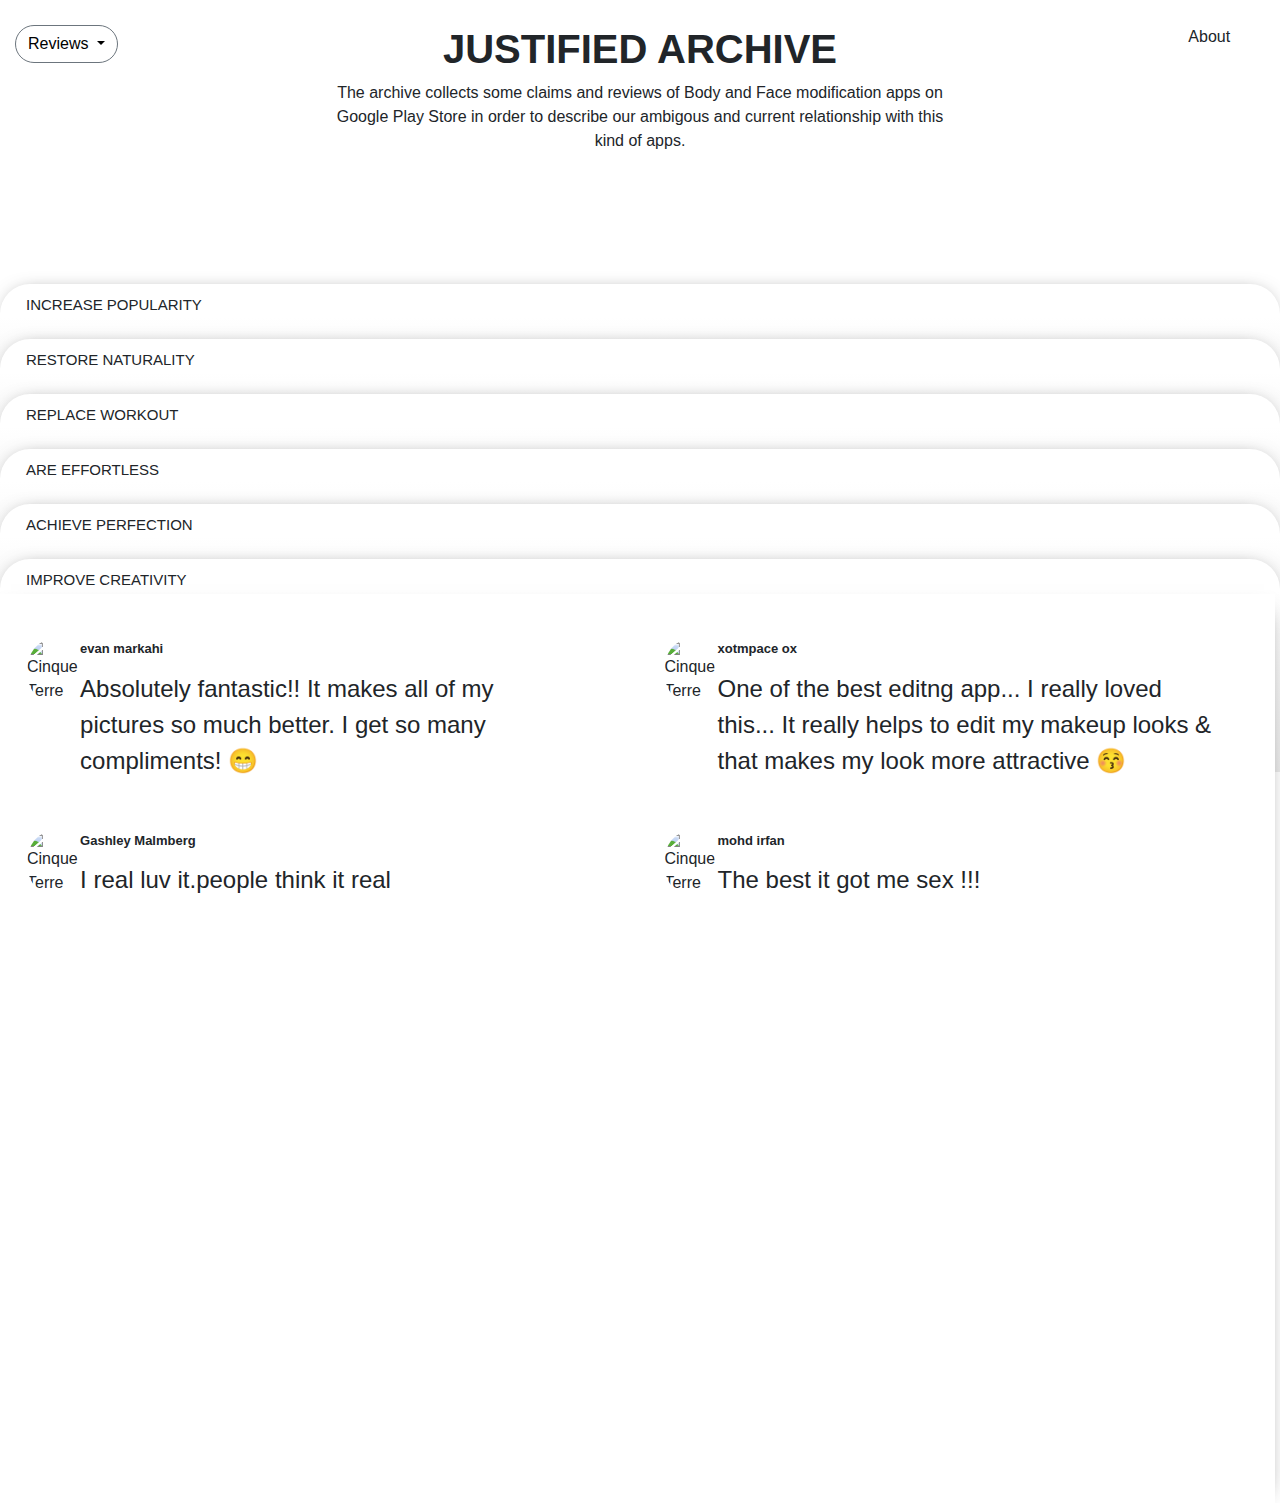
==== commit c006842e: "Add files via upload" ====
--- a/index.html
+++ b/index.html
@@ -57,7 +57,7 @@
 		<!-- Area del sito in cui ci sono le LIGUETTE per le 6 CATEGORIE-->
 		<div class="categories row m-0">
 				  <!-- 1° Categoria -->
-				  <div class="onglet first onglet_active">
+				  <div id="page_1 "  onclick="swapDiv(event,this);" class="onglet first onglet_inactive active">
 						<div class="onglet_category">INCREASE POPULARITY</div>
 						<div class="onglet_text text-wrap">Having a relevant and active social life influence people's perception of yourself. Body and face modification apps promise images that will increase user's popularity on social platforms and consequently in real life.
 						</div>
@@ -65,7 +65,7 @@
 				  </div>
 				  
 				  <!-- 2° Categoria -->
-				  <div class="onglet second onglet_inactive">
+				  <div id="page_2"  onclick="swapDiv(event,this);"  class="onglet second onglet_inactive inactive">
 						<div class="onglet_category">RESTORE NATURALITY</div>
 						<div class="onglet_text text-wrap">The trend of a simple, natural and fresh beauty, has become increasingly important in recent years. Artificial and excessive modifications goes against this trend. These apps guarantees small changes maintaining natural effects. 
 						</div>
@@ -73,7 +73,7 @@
 				  </div>
 				  
 				  <!-- 3° Categoria -->
-				  <div class="onglet third onglet_inactive" >
+				  <div id="page_3"  onclick="swapDiv(event,this);" class="onglet third onglet_inactive inactive" >
 						<div class="onglet_category">REPLACE WORKOUT</div>
 						<div class="onglet_text">Get a strong and healthy body in real life is a big challenge that needs effort, patience and constancy. Virtual modification can make people skip this step achieving a perfect figure immediately and virtually.
 						</div>
@@ -81,7 +81,7 @@
 				  </div>
 				  
 				  <!-- 4° Categoria -->
-				  <div class="onglet fourth onglet_inactive" >
+				  <div id="page_4"  onclick="swapDiv(event,this);" class="onglet fourth onglet_inactive inactive" >
 						<div class="onglet_category">ARE EFFORTLESS</div>
 						<div class="onglet_text">In a world that provides ease and speed technologies, use a slowly and complex app is difficult and requires commitment. Body and face modification apps gives great results in a fast way and throght few steps.
 						</div>
@@ -89,7 +89,7 @@
 				  </div>
 				  
 				  <!-- 5° Categoria -->
-				  <div class=" onglet fifth onglet_inactive">
+				  <div id="page_5"  onclick="swapDiv(event,this);" class=" onglet fifth onglet_inactive inactive">
 						<div class="onglet_category">ACHIEVE PERFECTION</div>
 						<div class="onglet_text">Even if perfection is a subjective impression, Body and face modification apps support the idea that objective perfection, in the end, exist providing a way to achieve it
 						</div>
@@ -97,18 +97,18 @@
 				  </div>
 				  
 				  <!-- 6° Categoria -->
-				  <div class=" onglet sixth onglet_inactive">
+				  <div id="page_6"  onclick="swapDiv(event,this);" class=" onglet sixth onglet_inactive inactive">
 						<div class="onglet_category">IMPROVE CREATIVITY</div>
 						<div class="onglet_text">Express creativity and photography skills is an important feature in the world of social networks. However, is hard to find the time for complex and expensive image editors. These apps are the best way to show skills and creativity in a fast way.
 						</div>
 						<div class="onglet_shadow"></div>
 				  </div>
 			</div>
-		<div class="white_background">
+		<div class="white_background" style="top: 0px;">
 		
 		<div class="white_gap"></div>
 		<!-- 1° Categoria: INCREASE POPULARITY -->
-		 <div class="first_category" style="display: block;">	
+		 <div  class="first_category" style="display: block;">	
 		    <!-- CLAIM -->
 			<div class="claim_list">
 					<div class="row ml-0 mr-0 claim" style="margin-top:25px;">
@@ -980,6 +980,32 @@
 	<script src="https://stackpath.bootstrapcdn.com/bootstrap/4.4.1/js/bootstrap.min.js" integrity="sha384-wfSDF2E50Y2D1uUdj0O3uMBJnjuUD4Ih7YwaYd1iqfktj0Uod8GCExl3Og8ifwB6" crossorigin="anonymous"></script>
 	
 
+	<!-- TESTING -->
+	<!-- <script type="text/javascript"> -->
+
+		<!-- function swapDiv(event,elem){ -->
+			<!-- elem.parentNode.insertBefore(elem,elem.parentNode.firstChild); -->
+		<!-- } -->
+
+		<!-- </script> -->
+
+
+		 <!-- <div id="container"> -->
+				<!-- <div onclick="swapDiv(event,this);">1</div> -->
+				<!-- <div onclick="swapDiv(event,this);">2</div> -->
+				<!-- <div onclick="swapDiv(event,this);">3</div> -->
+		 <!-- </div> -->
+	<!-- TESTING -->
+	
+	<script type="text/javascript">
+
+	function swapDiv(event,elem)
+	{
+		elem.parentNode.insertBefore(elem,elem.parentNode.lastChild);
+	}
+
+	</script>
+
 	
    </body>
 
--- a/mystyle.css
+++ b/mystyle.css
@@ -38,6 +38,7 @@
   /* left: -12px; */
   text-align: left;
   padding-top:10px;
+  cursor: pointer;
   -webkit-box-shadow: 0px 0px 20px -11px rgba(0,0,0,0.73);
   -moz-box-shadow: 0px 0px 20px -11px rgba(0,0,0,0.73);
   box-shadow: 0px 0px 20px -11px rgba(0,0,0,0.73);
@@ -145,7 +146,7 @@
 padding-top:10px;
 /* padding-left:30px; */
 padding-bottom:10px;
-/* transition: all 2s; */
+transition: all 2s; 
 -webkit-transition: all 2s;
 
 z-index:100;
@@ -202,7 +203,7 @@
 	background-color: white;
 	padding:10px;
 	cursor: pointer;
-	 /* transition:2s all; */
+	  transition:2s all; 
 	-webkit-box-shadow: 0px 0px 30px 0px rgba(0,0,0,0.73);
 	-moz-box-shadow: 0px 0px 30px 0px rgba(0,0,0,0.73);
 	box-shadow: 0px 0px 30px 0px rgba(0,0,0,0.73);
@@ -306,14 +307,14 @@
 
 .bodySpacing
 {
-	padding-left: 120px;
-	padding-right: 42px;
+	padding-left: 74px;
+	padding-right: 63px;
 }
 
 
 
 /* Small devices (landscape phones, 576px and up)*/
-@media (max-width:  592px) { 
+@media (max-width:  1392px) { 
 
 	.bodySpacing
 	{
@@ -351,6 +352,7 @@
 
 	/*linguette NON selezionate*/
 	.onglet_inactive {
+		/* transform: rotate(90deg); */
 	  margin-top: 0px;
 	  position: relative;
 	  display: inline-block;
@@ -375,6 +377,8 @@
 	.onglet_inactive:hover {
 	  /* top:0px; */
 	  /* height:0px; */
+	  border-width:60px;
+	  border-color: red;
 	  transition:1.8s all; 
 	}
 	
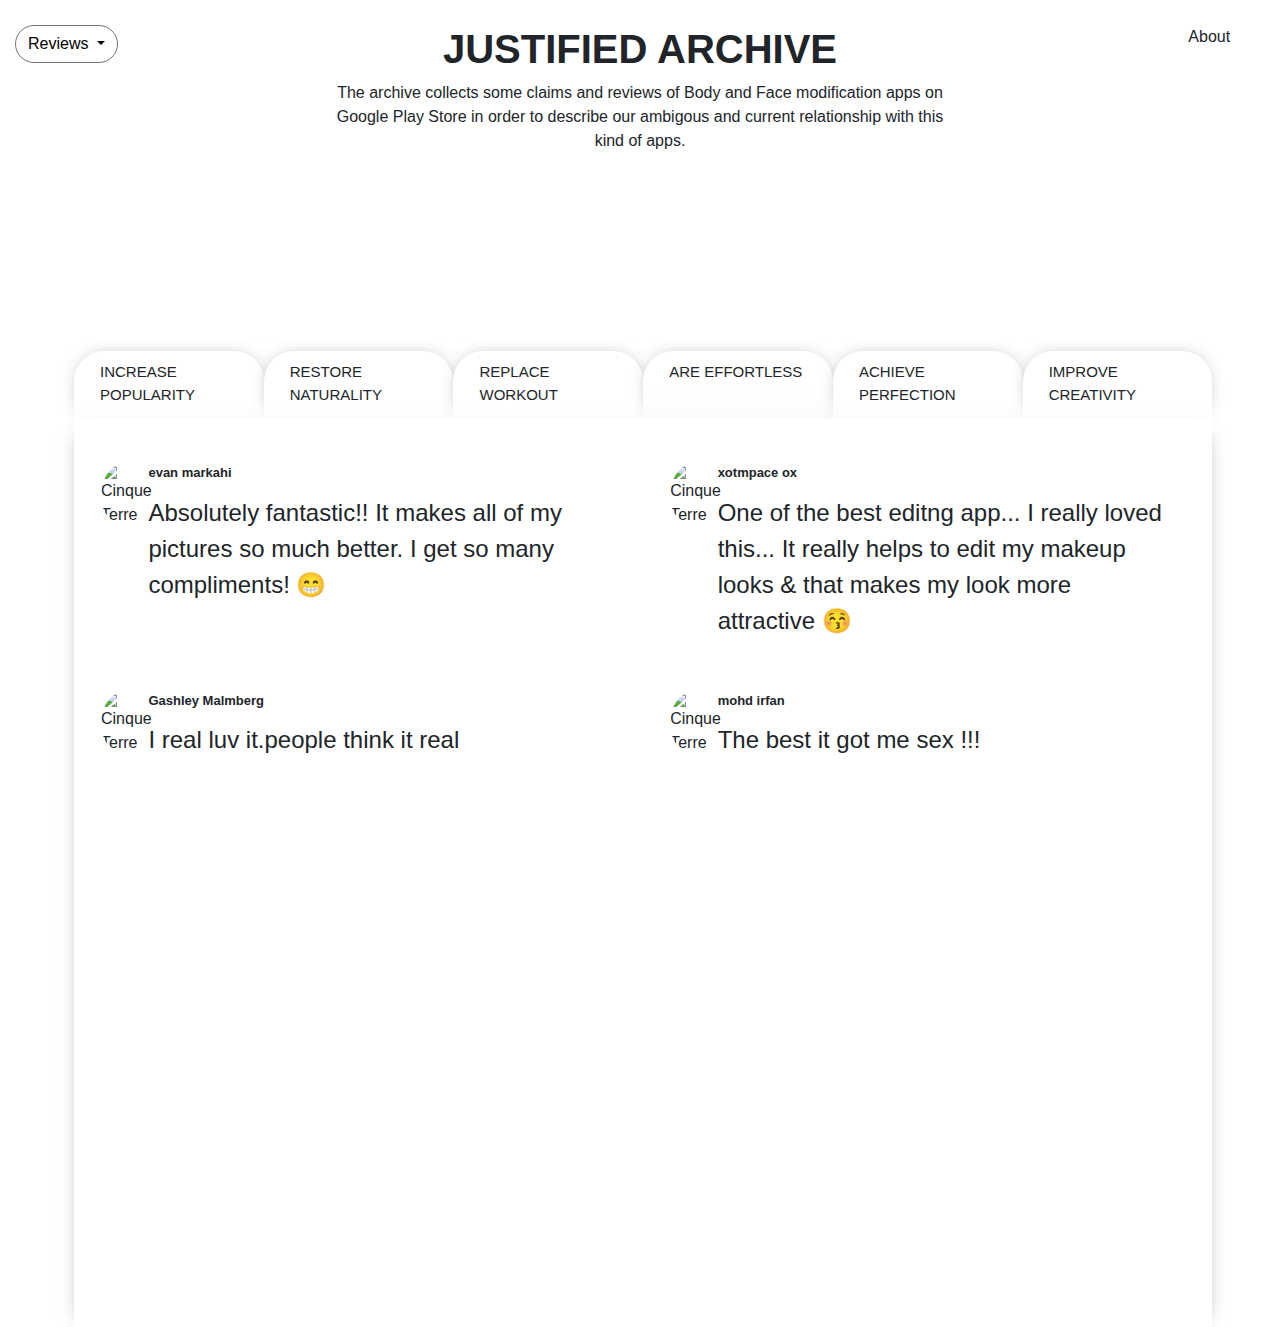
==== commit 8bd357d2: "Add files via upload" ====
--- a/index.html
+++ b/index.html
@@ -57,7 +57,7 @@
 		<!-- Area del sito in cui ci sono le LIGUETTE per le 6 CATEGORIE-->
 		<div class="categories row m-0">
 				  <!-- 1° Categoria -->
-				  <div id="page_1 "  onclick="swapDiv(event,this);" class="onglet first onglet_inactive active">
+				  <div id="page_1"  onclick="swapDiv(event,this);" class="onglet first onglet_inactive active">
 						<div class="onglet_category">INCREASE POPULARITY</div>
 						<div class="onglet_text text-wrap">Having a relevant and active social life influence people's perception of yourself. Body and face modification apps promise images that will increase user's popularity on social platforms and consequently in real life.
 						</div>
@@ -104,11 +104,11 @@
 						<div class="onglet_shadow"></div>
 				  </div>
 			</div>
-		<div class="white_background" style="top: 0px;">
+		<div id="white_back" class="white_background white_background_down">
 		
 		<div class="white_gap"></div>
 		<!-- 1° Categoria: INCREASE POPULARITY -->
-		 <div  class="first_category" style="display: block;">	
+		 <div id="page_1_content" class="first_category" style="display: block;">	
 		    <!-- CLAIM -->
 			<div class="claim_list">
 					<div class="row ml-0 mr-0 claim" style="margin-top:25px;">
@@ -998,12 +998,15 @@
 	<!-- TESTING -->
 	
 	<script type="text/javascript">
-
-	function swapDiv(event,elem)
-	{
-		elem.parentNode.insertBefore(elem,elem.parentNode.lastChild);
-	}
-
+		
+		function swapDiv(event,elem)
+		{
+			var mq = window.matchMedia( "(max-width: 570px)" );
+			if (mq.matches) {
+				elem.parentNode.insertBefore(elem,elem.parentNode.lastChild);
+			}
+			
+		}
 	</script>
 
 	
--- a/mystyle.css
+++ b/mystyle.css
@@ -83,7 +83,7 @@
 .onglet_shadow {
   background-color: red;
   width:100%;
-  height:180px;
+  height:235px;
   margin-top:0px;
   -o-linear-gradient(top, #ffffff 0%,#eaeaea 100%);
   background: -ms-linear-gradient(top, #ffffff 0%,#eaeaea 100%);
@@ -160,7 +160,7 @@
 width: 99.6%;
 height: 900px;
 z-index: 3;
-top: -64px;
+
 /* left: 60px; */
 /* top: 0; */
 /* left: 92px; */
@@ -170,6 +170,19 @@
   -moz-box-shadow: 0px 0px 20px -11px rgba(0,0,0,0.73);
   box-shadow: 0px 0px 20px -11px rgba(0,0,0,0.73);
 }
+
+.white_background_down
+{
+	top: 20px;
+}
+
+.white_background_top
+{
+	top: -58px;
+}
+
+
+
 .claim
 {
 	margin-bottom: 55px;
@@ -314,7 +327,7 @@
 
 
 /* Small devices (landscape phones, 576px and up)*/
-@media (max-width:  1392px) { 
+@media (max-width:  592px) { 
 
 	.bodySpacing
 	{
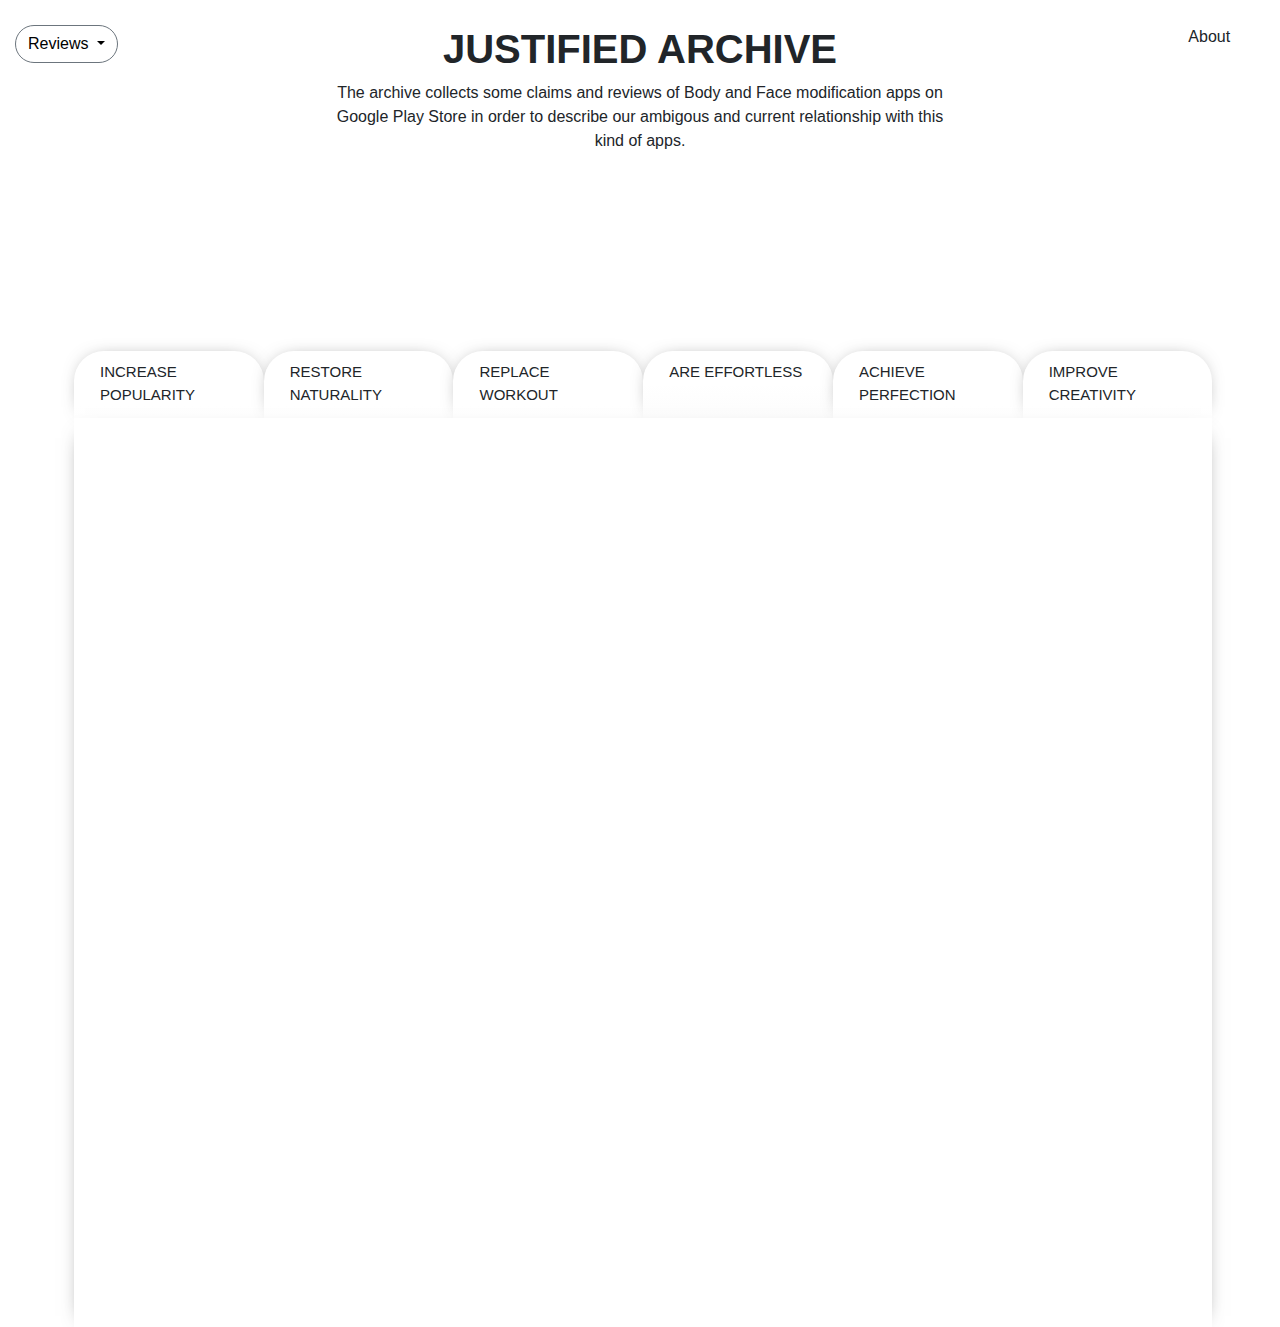
==== commit efac5ebd: "Add files via upload" ====
--- a/index.html
+++ b/index.html
@@ -24,7 +24,7 @@
 	 <div class="container-fluid" >
 		<div class="row" style="margin-top: 25px; margin-bottom: 0px;">
 			<!-- Bottone per vedere REVIEW oppure CLAIM-->
-			<div class="col-2">
+			<div class="col-6 col-md-2">
 				<div class="dropdown dropdown_button">
 				  <button class="btn btn-secondary dropdown-toggle button_border" type="button" id="dropdownMenu2" data-toggle="dropdown" aria-haspopup="true" aria-expanded="false" style="color: black; background-color:white;">
 					Reviews
@@ -38,17 +38,17 @@
 			</div>		
 				
 			<!-- TITLE-->
-			<div class="col-8  text-center">	
+			<div class="col-12 col-md-8 text-center">	
 				<h1>JUSTIFIED ARCHIVE</h1>
 				
 			</div>
 			<!-- Bottone ABOUT-->
-			<div class="col-1 offset-1">
+			<div class="col-6 col-md-1 offset-md-1">
 				About
 			</div>
 		</div>
 		<div class="row" style="margin-bottom: 120px;">
-			<div class="col-6 offset-3 text-center">
+			<div class="col-12 col-md-6 offset-md-3 text-center">
 				The archive collects some claims and reviews of Body and Face modification apps on Google Play Store in order to describe our ambigous and current relationship with this kind of apps.
 			</div>
 		</div>
@@ -59,48 +59,48 @@
 				  <!-- 1° Categoria -->
 				  <div id="page_1"  onclick="swapDiv(event,this);" class="onglet first onglet_inactive active">
 						<div class="onglet_category">INCREASE POPULARITY</div>
-						<div class="onglet_text text-wrap">Having a relevant and active social life influence people's perception of yourself. Body and face modification apps promise images that will increase user's popularity on social platforms and consequently in real life.
-						</div>
+						<!-- <div class="onglet_text text-wrap">Having a relevant and active social life influence people's perception of yourself. Body and face modification apps promise images that will increase user's popularity on social platforms and consequently in real life. -->
+						<!-- </div> -->
 						<div class="onglet_shadow"></div>
 				  </div>
 				  
 				  <!-- 2° Categoria -->
 				  <div id="page_2"  onclick="swapDiv(event,this);"  class="onglet second onglet_inactive inactive">
 						<div class="onglet_category">RESTORE NATURALITY</div>
-						<div class="onglet_text text-wrap">The trend of a simple, natural and fresh beauty, has become increasingly important in recent years. Artificial and excessive modifications goes against this trend. These apps guarantees small changes maintaining natural effects. 
-						</div>
+						<!-- <div class="onglet_text text-wrap">The trend of a simple, natural and fresh beauty, has become increasingly important in recent years. Artificial and excessive modifications goes against this trend. These apps guarantees small changes maintaining natural effects.  -->
+						<!-- </div> -->
 						<div class="onglet_shadow"></div>
 				  </div>
 				  
 				  <!-- 3° Categoria -->
 				  <div id="page_3"  onclick="swapDiv(event,this);" class="onglet third onglet_inactive inactive" >
 						<div class="onglet_category">REPLACE WORKOUT</div>
-						<div class="onglet_text">Get a strong and healthy body in real life is a big challenge that needs effort, patience and constancy. Virtual modification can make people skip this step achieving a perfect figure immediately and virtually.
-						</div>
+						<!-- <div class="onglet_text">Get a strong and healthy body in real life is a big challenge that needs effort, patience and constancy. Virtual modification can make people skip this step achieving a perfect figure immediately and virtually. -->
+						<!-- </div> -->
 						<div class="onglet_shadow"></div>
 				  </div>
 				  
 				  <!-- 4° Categoria -->
 				  <div id="page_4"  onclick="swapDiv(event,this);" class="onglet fourth onglet_inactive inactive" >
 						<div class="onglet_category">ARE EFFORTLESS</div>
-						<div class="onglet_text">In a world that provides ease and speed technologies, use a slowly and complex app is difficult and requires commitment. Body and face modification apps gives great results in a fast way and throght few steps.
-						</div>
+						<!-- <div class="onglet_text">In a world that provides ease and speed technologies, use a slowly and complex app is difficult and requires commitment. Body and face modification apps gives great results in a fast way and throght few steps. -->
+						<!-- </div> -->
 						<div class="onglet_shadow"></div>
 				  </div>
 				  
 				  <!-- 5° Categoria -->
 				  <div id="page_5"  onclick="swapDiv(event,this);" class=" onglet fifth onglet_inactive inactive">
 						<div class="onglet_category">ACHIEVE PERFECTION</div>
-						<div class="onglet_text">Even if perfection is a subjective impression, Body and face modification apps support the idea that objective perfection, in the end, exist providing a way to achieve it
-						</div>
+						<!-- <div class="onglet_text">Even if perfection is a subjective impression, Body and face modification apps support the idea that objective perfection, in the end, exist providing a way to achieve it -->
+						<!-- </div> -->
 						<div class="onglet_shadow"></div>
 				  </div>
 				  
 				  <!-- 6° Categoria -->
 				  <div id="page_6"  onclick="swapDiv(event,this);" class=" onglet sixth onglet_inactive inactive">
 						<div class="onglet_category">IMPROVE CREATIVITY</div>
-						<div class="onglet_text">Express creativity and photography skills is an important feature in the world of social networks. However, is hard to find the time for complex and expensive image editors. These apps are the best way to show skills and creativity in a fast way.
-						</div>
+						<!-- <div class="onglet_text">Express creativity and photography skills is an important feature in the world of social networks. However, is hard to find the time for complex and expensive image editors. These apps are the best way to show skills and creativity in a fast way. -->
+						<!-- </div> -->
 						<div class="onglet_shadow"></div>
 				  </div>
 			</div>
@@ -147,14 +147,14 @@
 			<!-- REVIEW -->
 			 <div class="review_list">
 				<div class="row ml-0 mr-0 review_gap review">
-						<div class="col-6 p-0 m-0">		 
-							<!-- <div class="typo "> -->
-								  <div class="row m-0">								  
-										<div class="col-1">
-											 <img src="https://www.leisureopportunities.co.uk/images/imagesX/HIGH799405_746782.jpg" class="rounded-circle image_position" alt="Cinque Terre"> 
-										</div>
-										<div class="col-10 review_dimension">
-											<div class="row m-0 review_username"><b>evan markahi</b></div>
+						<div class="col-12 col-md-6 p-0 m-0">		 
+							<!-- <div class="typo "> -->
+								  <div class="row m-0">								  
+										<div class="col-12 col-md-1 " style="padding-left: 25px;">
+											 <img src="https://www.leisureopportunities.co.uk/images/imagesX/HIGH799405_746782.jpg" class="rounded-circle image_position" alt="Cinque Terre"> 
+										</div>
+										<div class="col-10 review_dimension">
+											<div class="row m-0 review_username"><b>1 evan markahi</b></div>
 											<div class="row m-0">
 												<div class="star-rating">
 												<i class="fas fa-star fa-1 review_star"></i>
@@ -172,84 +172,87 @@
 							<!-- </div> -->
 						</div>
 						
-						<div class="col-6 p-0 m-0">		 
-							<!-- <div class="typo "> -->
-								  <div class="row m-0">								  
-										<div class="col-1">
-											 <img src="https://www.msudenver.edu/media/content/marketingandcommunications/images/Nguyen,-Mai-Linh_7944_160330-8x5.5cc.jpg" class="rounded-circle image_position" alt="Cinque Terre"> 
-										</div>
-										<div class="col-10 review_dimension">
-											<div class="row m-0 review_username"><b>xotmpace ox</b></div>
-											<div class="row m-0">
-												<div class="star-rating">
-												<i class="fas fa-star fa-1 review_star"></i>
-												<i class="fa fa-star fa-1 review_star"></i>
-												<i class="fas fa-star fa-1 review_star"></i>
-												<i class="fas fa-star fa-1 review_star"></i>
-												<i class="fa fa-star fa-1 review_star" ></i>
-												  
-												
-												</div>
-											</div>
-											<div class="row ml-0 mr-0 review_text">One of the best editng app... I really loved this... It really helps to edit my makeup looks & that makes my look more attractive 😚</div>
-										</div>
-								  </div>  
-							<!-- </div> -->
-						</div>
+						<div class="col-12 col-md-6 p-0 m-0">		 
+							<!-- <div class="typo "> -->
+								  <div class="row m-0">								  
+										<div class="col-12 col-md-1 " style="padding-left: 25px;">
+											 <img src="https://www.leisureopportunities.co.uk/images/imagesX/HIGH799405_746782.jpg" class="rounded-circle image_position" alt="Cinque Terre"> 
+										</div>
+										<div class="col-10 review_dimension">
+											<div class="row m-0 review_username"><b>evan markahi</b></div>
+											<div class="row m-0">
+												<div class="star-rating">
+												<i class="fas fa-star fa-1 review_star"></i>
+												<i class="fa fa-star fa-1 review_star"></i>
+												<i class="fas fa-star fa-1 review_star"></i>
+												<i class="fas fa-star fa-1 review_star"></i>
+												<i class="fa fa-star fa-1 review_star" ></i>
+												  
+												
+												</div>
+											</div>
+											<div class="row ml-0 mr-0 review_text">Absolutely fantastic!! It makes all of my pictures so much better. I get so many compliments! 😁 </div>
+										</div>
+								  </div>  
+							<!-- </div> -->
+						</div>	
+				
 				</div>
 				<div class="row ml-0 mr-0 review_gap review">
-						<div class="col-6 p-0 m-0">		 
-							<!-- <div class="typo "> -->
-								  <div class="row m-0">								  
-										<div class="col-1">
-											 <img src="https://blogadmin.planning.center/content/images/2018/09/emily-1.jpg" class="rounded-circle image_position" alt="Cinque Terre"> 
-										</div>
-										<div class="col-10 review_dimension">
-											<div class="row m-0 review_username"><b>Gashley Malmberg</b></div>
-											<div class="row m-0">
-												<div class="star-rating">
-												<i class="fas fa-star fa-1 review_star"></i>
-												<i class="fa fa-star fa-1 review_star"></i>
-												<i class="fas fa-star fa-1 review_star"></i>
-												<i class="fas fa-star fa-1 review_star"></i>
-												<i class="fa fa-star fa-1 review_star" ></i>
-												  
-												
-												</div>
-											</div>
-											<div class="row ml-0 mr-0 review_text">I real luv it.people think it real </div>
+						<div class="col-12 col-md-6 p-0 m-0">		 
+							<!-- <div class="typo "> -->
+								  <div class="row m-0">								  
+										<div class="col-12 col-md-1 " style="padding-left: 25px;">
+											 <img src="https://www.leisureopportunities.co.uk/images/imagesX/HIGH799405_746782.jpg" class="rounded-circle image_position" alt="Cinque Terre"> 
+										</div>
+										<div class="col-10 review_dimension">
+											<div class="row m-0 review_username"><b>evan markahi</b></div>
+											<div class="row m-0">
+												<div class="star-rating">
+												<i class="fas fa-star fa-1 review_star"></i>
+												<i class="fa fa-star fa-1 review_star"></i>
+												<i class="fas fa-star fa-1 review_star"></i>
+												<i class="fas fa-star fa-1 review_star"></i>
+												<i class="fa fa-star fa-1 review_star" ></i>
+												  
+												
+												</div>
+											</div>
+											<div class="row ml-0 mr-0 review_text">Absolutely fantastic!! It makes all of my pictures so much better. I get so many compliments! 😁 </div>
 										</div>
 								  </div>  
 							<!-- </div> -->
 						</div>
 						
-						<div class="col-6 p-0 m-0">		 
-							<!-- <div class="typo "> -->
-								  <div class="row m-0">								  
-										<div class="col-1">
-											 <img src="https://www.w3schools.com/bootstrap4/newyork.jpg" class="rounded-circle image_position" alt="Cinque Terre"> 
-										</div>
-										<div class="col-10 review_dimension">
-											<div class="row m-0 review_username"><b>mohd irfan</b></div>
-											<div class="row m-0">
-												<div class="star-rating">
-												<i class="fas fa-star fa-1 review_star"></i>
-												<i class="fa fa-star fa-1 review_star"></i>
-												<i class="fas fa-star fa-1 review_star"></i>
-												<i class="fas fa-star fa-1 review_star"></i>
-												<i class="fa fa-star fa-1 review_star" ></i>
-												  
-												
-												</div>
-											</div>
-											<div class="row ml-0 mr-0 review_text">The best it got me sex !!!</div>
-										</div>
-								  </div>  
-							<!-- </div> -->
-						</div>
-				</div>
-			
-			</div>
+						<div class="col-12 col-md-6 p-0 m-0">		 
+							<!-- <div class="typo "> -->
+								  <div class="row m-0">								  
+										<div class="col-12 col-md-1 " style="padding-left: 25px;">
+											 <img src="https://www.leisureopportunities.co.uk/images/imagesX/HIGH799405_746782.jpg" class="rounded-circle image_position" alt="Cinque Terre"> 
+										</div>
+										<div class="col-10 review_dimension">
+											<div class="row m-0 review_username"><b>evan markahi</b></div>
+											<div class="row m-0">
+												<div class="star-rating">
+												<i class="fas fa-star fa-1 review_star"></i>
+												<i class="fa fa-star fa-1 review_star"></i>
+												<i class="fas fa-star fa-1 review_star"></i>
+												<i class="fas fa-star fa-1 review_star"></i>
+												<i class="fa fa-star fa-1 review_star" ></i>
+												  
+												
+												</div>
+											</div>
+											<div class="row ml-0 mr-0 review_text">Absolutely fantastic!! It makes all of my pictures so much better. I get so many compliments! 😁 </div>
+										</div>
+								  </div>  
+							<!-- </div> -->
+						</div>	
+				
+				</div>
+			
+			</div>
+		 
 		 </div>
 		
 			<!-- 2° Categoria: RESTORE NATURALITY -->
@@ -289,110 +292,114 @@
 					</div>				
 			</div>
 			
-			<div class="review_list">	
+			<!-- REVIEW -->
+			 <div class="review_list">
 				<div class="row ml-0 mr-0 review_gap review">
-						<div class="col-6 p-0 m-0">		 
-							<!-- <div class="typo "> -->
-								  <div class="row m-0">								  
-										<div class="col-1">
-											 <img src="https://www.w3schools.com/bootstrap4/newyork.jpg" class="rounded-circle image_position" alt="Cinque Terre"> 
-										</div>
-										<div class="col-10 review_dimension">
-											<div class="row m-0 review_username"><b>emma twiss</b></div>
-											<div class="row m-0">
-												<div class="star-rating">
-												<i class="fas fa-star fa-1 review_star"></i>
-												<i class="fa fa-star fa-1 review_star"></i>
-												<i class="fas fa-star fa-1 review_star"></i>
-												<i class="fas fa-star fa-1 review_star"></i>
-												<i class="fa fa-star-o fa-1 review_star" ></i>
-												  
-												
-												</div>
-											</div>
-											<div class="row ml-0 mr-0 review_text">Really easy to use, makes it look realistic for me.</div>
+						<div class="col-12 col-md-6 p-0 m-0">		 
+							<!-- <div class="typo "> -->
+								  <div class="row m-0">								  
+										<div class="col-12 col-md-1 " style="padding-left: 25px;">
+											 <img src="https://www.leisureopportunities.co.uk/images/imagesX/HIGH799405_746782.jpg" class="rounded-circle image_position" alt="Cinque Terre"> 
+										</div>
+										<div class="col-10 review_dimension">
+											<div class="row m-0 review_username"><b>2 evan markahi</b></div>
+											<div class="row m-0">
+												<div class="star-rating">
+												<i class="fas fa-star fa-1 review_star"></i>
+												<i class="fa fa-star fa-1 review_star"></i>
+												<i class="fas fa-star fa-1 review_star"></i>
+												<i class="fas fa-star fa-1 review_star"></i>
+												<i class="fa fa-star fa-1 review_star" ></i>
+												  
+												
+												</div>
+											</div>
+											<div class="row ml-0 mr-0 review_text">Absolutely fantastic!! It makes all of my pictures so much better. I get so many compliments! 😁 </div>
 										</div>
 								  </div>  
 							<!-- </div> -->
 						</div>
 						
-						<div class="col-6 p-0 m-0">		 
-							<!-- <div class="typo "> -->
-								  <div class="row m-0">								  
-										<div class="col-1">
-											 <img src="https://www.w3schools.com/bootstrap4/newyork.jpg" class="rounded-circle image_position" alt="Cinque Terre"> 
-										</div>
-										<div class="col-10 review_dimension">
-											<div class="row m-0 review_username"><b>A Google user</b></div>
-											<div class="row m-0">
-												<div class="star-rating">
-												<i class="fas fa-star fa-1 review_star"></i>
-												<i class="fa fa-star fa-1 review_star"></i>
-												<i class="fas fa-star fa-1 review_star"></i>
-												<i class="fas fa-star fa-1 review_star"></i>
-												<i class="fa fa-star-o fa-1 review_star" ></i>
-												  
-												
-												</div>
-											</div>
-											<div class="row ml-0 mr-0 review_text">Its OK!!but av got natural boots and curves...do I really need it? </div>
-										</div>
-								  </div>  
-							<!-- </div> -->
-						</div>
+						<div class="col-12 col-md-6 p-0 m-0">		 
+							<!-- <div class="typo "> -->
+								  <div class="row m-0">								  
+										<div class="col-12 col-md-1 " style="padding-left: 25px;">
+											 <img src="https://www.leisureopportunities.co.uk/images/imagesX/HIGH799405_746782.jpg" class="rounded-circle image_position" alt="Cinque Terre"> 
+										</div>
+										<div class="col-10 review_dimension">
+											<div class="row m-0 review_username"><b>evan markahi</b></div>
+											<div class="row m-0">
+												<div class="star-rating">
+												<i class="fas fa-star fa-1 review_star"></i>
+												<i class="fa fa-star fa-1 review_star"></i>
+												<i class="fas fa-star fa-1 review_star"></i>
+												<i class="fas fa-star fa-1 review_star"></i>
+												<i class="fa fa-star fa-1 review_star" ></i>
+												  
+												
+												</div>
+											</div>
+											<div class="row ml-0 mr-0 review_text">Absolutely fantastic!! It makes all of my pictures so much better. I get so many compliments! 😁 </div>
+										</div>
+								  </div>  
+							<!-- </div> -->
+						</div>	
+				
 				</div>
 				<div class="row ml-0 mr-0 review_gap review">
-						<div class="col-6 p-0 m-0">		 
-							<!-- <div class="typo "> -->
-								  <div class="row m-0">								  
-										<div class="col-1">
-											 <img src="https://www.w3schools.com/bootstrap4/newyork.jpg" class="rounded-circle image_position" alt="Cinque Terre"> 
-										</div>
-										<div class="col-10 review_dimension">
-											<div class="row m-0 review_username"><b>John Scheider</b></div>
-											<div class="row m-0">
-												<div class="star-rating">
-												<!-- <i class="fas fa-star fa-1 review_star"></i> -->
-												<!-- <i class="fa fa-star fa-1 review_star"></i> -->
-												<!-- <i class="fas fa-star fa-1 review_star"></i> -->
-												<!-- <i class="fas fa-star fa-1 review_star"></i> -->
-												<!-- <i class="fa fa-star-o fa-1 review_star" ></i> -->
-												  
-												
-												</div>
-											</div>
-											<div class="row ml-0 mr-0 review_text">Love this app. All the edits/changes they have look natural, not like they're "photo-shopped."</div>
+						<div class="col-12 col-md-6 p-0 m-0">		 
+							<!-- <div class="typo "> -->
+								  <div class="row m-0">								  
+										<div class="col-12 col-md-1 " style="padding-left: 25px;">
+											 <img src="https://www.leisureopportunities.co.uk/images/imagesX/HIGH799405_746782.jpg" class="rounded-circle image_position" alt="Cinque Terre"> 
+										</div>
+										<div class="col-10 review_dimension">
+											<div class="row m-0 review_username"><b>evan markahi</b></div>
+											<div class="row m-0">
+												<div class="star-rating">
+												<i class="fas fa-star fa-1 review_star"></i>
+												<i class="fa fa-star fa-1 review_star"></i>
+												<i class="fas fa-star fa-1 review_star"></i>
+												<i class="fas fa-star fa-1 review_star"></i>
+												<i class="fa fa-star fa-1 review_star" ></i>
+												  
+												
+												</div>
+											</div>
+											<div class="row ml-0 mr-0 review_text">Absolutely fantastic!! It makes all of my pictures so much better. I get so many compliments! 😁 </div>
 										</div>
 								  </div>  
 							<!-- </div> -->
 						</div>
 						
-						<div class="col-6 p-0 m-0">		 
-							<!-- <div class="typo "> -->
-								  <div class="row m-0">								  
-										<div class="col-1">
-											 <img src="https://www.w3schools.com/bootstrap4/newyork.jpg" class="rounded-circle image_position" alt="Cinque Terre"> 
-										</div>
-										<div class="col-10 review_dimension">
-											<div class="row m-0 review_username"><b>Brainel Batista</b></div>
-											<div class="row m-0">
-												<div class="star-rating">
-												<!-- <i class="fas fa-star fa-1 review_star"></i> -->
-												<!-- <i class="fa fa-star fa-1 review_star"></i> -->
-												<!-- <i class="fas fa-star fa-1 review_star"></i> -->
-												<!-- <i class="fas fa-star fa-1 review_star"></i> -->
-												<!-- <i class="fa fa-star-o fa-1 review_star" ></i> -->
-												  
-												
-												</div>
-											</div>
-											<div class="row ml-0 mr-0 review_text">The muscles look so real i definetly recommend this app</div>
-										</div>
-								  </div>  
-							<!-- </div> -->
-						</div>
-				</div>
-			</div>	
+						<div class="col-12 col-md-6 p-0 m-0">		 
+							<!-- <div class="typo "> -->
+								  <div class="row m-0">								  
+										<div class="col-12 col-md-1 " style="padding-left: 25px;">
+											 <img src="https://www.leisureopportunities.co.uk/images/imagesX/HIGH799405_746782.jpg" class="rounded-circle image_position" alt="Cinque Terre"> 
+										</div>
+										<div class="col-10 review_dimension">
+											<div class="row m-0 review_username"><b>evan markahi</b></div>
+											<div class="row m-0">
+												<div class="star-rating">
+												<i class="fas fa-star fa-1 review_star"></i>
+												<i class="fa fa-star fa-1 review_star"></i>
+												<i class="fas fa-star fa-1 review_star"></i>
+												<i class="fas fa-star fa-1 review_star"></i>
+												<i class="fa fa-star fa-1 review_star" ></i>
+												  
+												
+												</div>
+											</div>
+											<div class="row ml-0 mr-0 review_text">Absolutely fantastic!! It makes all of my pictures so much better. I get so many compliments! 😁 </div>
+										</div>
+								  </div>  
+							<!-- </div> -->
+						</div>	
+				
+				</div>
+			
+			</div>
 		 
 		 </div>	
 		 
@@ -433,109 +440,114 @@
 					</div>				
 			</div>
 					
-			<div class="review_list">	
+			<!-- REVIEW -->
+			 <div class="review_list">
 				<div class="row ml-0 mr-0 review_gap review">
-						<div class="col-6 p-0 m-0">		 
-							<!-- <div class="typo "> -->
-								  <div class="row m-0">								  
-										<div class="col-1">
-											 <img src="https://www.w3schools.com/bootstrap4/newyork.jpg" class="rounded-circle image_position" alt="Cinque Terre"> 
-										</div>
-										<div class="col-10 review_dimension">
-											<div class="row m-0 review_username"><b>A Google user</b></div>
-											<div class="row m-0">
-												<div class="star-rating">
-												<i class="fas fa-star fa-1 review_star"></i>
-												<i class="fa fa-star fa-1 review_star"></i>
-												<i class="fas fa-star fa-1 review_star"></i>
-												<i class="fas fa-star fa-1 review_star"></i>
-												<i class="fa fa-star-o fa-1 review_star" ></i>
-												  
-												
-												</div>
-											</div>
-											<div class="row ml-0 mr-0 review_text">Want this App to maintain my body</div>
+						<div class="col-12 col-md-6 p-0 m-0">		 
+							<!-- <div class="typo "> -->
+								  <div class="row m-0">								  
+										<div class="col-12 col-md-1 " style="padding-left: 25px;">
+											 <img src="https://www.leisureopportunities.co.uk/images/imagesX/HIGH799405_746782.jpg" class="rounded-circle image_position" alt="Cinque Terre"> 
+										</div>
+										<div class="col-10 review_dimension">
+											<div class="row m-0 review_username"><b>3 evan markahi</b></div>
+											<div class="row m-0">
+												<div class="star-rating">
+												<i class="fas fa-star fa-1 review_star"></i>
+												<i class="fa fa-star fa-1 review_star"></i>
+												<i class="fas fa-star fa-1 review_star"></i>
+												<i class="fas fa-star fa-1 review_star"></i>
+												<i class="fa fa-star fa-1 review_star" ></i>
+												  
+												
+												</div>
+											</div>
+											<div class="row ml-0 mr-0 review_text">Absolutely fantastic!! It makes all of my pictures so much better. I get so many compliments! 😁 </div>
 										</div>
 								  </div>  
 							<!-- </div> -->
 						</div>
 						
-						<div class="col-6 p-0 m-0">		 
-							<!-- <div class="typo "> -->
-								  <div class="row m-0">								  
-										<div class="col-1">
-											 <img src="https://www.w3schools.com/bootstrap4/newyork.jpg" class="rounded-circle image_position" alt="Cinque Terre"> 
-										</div>
-										<div class="col-10 review_dimension">
-											<div class="row m-0 review_username"><b>gelzar santos</b></div>
-											<div class="row m-0">
-												<div class="star-rating">
-												<i class="fas fa-star fa-1 review_star"></i>
-												<i class="fa fa-star fa-1 review_star"></i>
-												<i class="fas fa-star fa-1 review_star"></i>
-												<i class="fas fa-star fa-1 review_star"></i>
-												<i class="fa fa-star-o fa-1 review_star" ></i>
-												  
-												
-												</div>
-											</div>
-											<div class="row ml-0 mr-0 review_text">Its good to make six packs if u dont have</div>
-										</div>
-								  </div>  
-							<!-- </div> -->
-						</div>
+						<div class="col-12 col-md-6 p-0 m-0">		 
+							<!-- <div class="typo "> -->
+								  <div class="row m-0">								  
+										<div class="col-12 col-md-1 " style="padding-left: 25px;">
+											 <img src="https://www.leisureopportunities.co.uk/images/imagesX/HIGH799405_746782.jpg" class="rounded-circle image_position" alt="Cinque Terre"> 
+										</div>
+										<div class="col-10 review_dimension">
+											<div class="row m-0 review_username"><b>evan markahi</b></div>
+											<div class="row m-0">
+												<div class="star-rating">
+												<i class="fas fa-star fa-1 review_star"></i>
+												<i class="fa fa-star fa-1 review_star"></i>
+												<i class="fas fa-star fa-1 review_star"></i>
+												<i class="fas fa-star fa-1 review_star"></i>
+												<i class="fa fa-star fa-1 review_star" ></i>
+												  
+												
+												</div>
+											</div>
+											<div class="row ml-0 mr-0 review_text">Absolutely fantastic!! It makes all of my pictures so much better. I get so many compliments! 😁 </div>
+										</div>
+								  </div>  
+							<!-- </div> -->
+						</div>	
+				
 				</div>
 				<div class="row ml-0 mr-0 review_gap review">
-						<div class="col-6 p-0 m-0">		 
-							<!-- <div class="typo "> -->
-								  <div class="row m-0">								  
-										<div class="col-1">
-											 <img src="https://www.w3schools.com/bootstrap4/newyork.jpg" class="rounded-circle image_position" alt="Cinque Terre"> 
-										</div>
-										<div class="col-10 review_dimension">
-											<div class="row m-0 review_username"><b>Lora Owens</b></div>
-											<div class="row m-0">
-												<div class="star-rating">
-												<i class="fas fa-star fa-1 review_star"></i>
-												<i class="fa fa-star fa-1 review_star"></i>
-												<i class="fas fa-star fa-1 review_star"></i>
-												<i class="fas fa-star fa-1 review_star"></i>
-												<i class="fa fa-star fa-1 review_star" ></i>
-												  
-												
-												</div>
-											</div>
-											<div class="row ml-0 mr-0 review_text">perfect love the way it shows me how i will look if i lose weight</div>
+						<div class="col-12 col-md-6 p-0 m-0">		 
+							<!-- <div class="typo "> -->
+								  <div class="row m-0">								  
+										<div class="col-12 col-md-1 " style="padding-left: 25px;">
+											 <img src="https://www.leisureopportunities.co.uk/images/imagesX/HIGH799405_746782.jpg" class="rounded-circle image_position" alt="Cinque Terre"> 
+										</div>
+										<div class="col-10 review_dimension">
+											<div class="row m-0 review_username"><b>evan markahi</b></div>
+											<div class="row m-0">
+												<div class="star-rating">
+												<i class="fas fa-star fa-1 review_star"></i>
+												<i class="fa fa-star fa-1 review_star"></i>
+												<i class="fas fa-star fa-1 review_star"></i>
+												<i class="fas fa-star fa-1 review_star"></i>
+												<i class="fa fa-star fa-1 review_star" ></i>
+												  
+												
+												</div>
+											</div>
+											<div class="row ml-0 mr-0 review_text">Absolutely fantastic!! It makes all of my pictures so much better. I get so many compliments! 😁 </div>
 										</div>
 								  </div>  
 							<!-- </div> -->
 						</div>
 						
-						<div class="col-6 p-0 m-0">		 
-							<!-- <div class="typo "> -->
-								  <div class="row m-0">								  
-										<div class="col-1">
-											 <img src="https://www.w3schools.com/bootstrap4/newyork.jpg" class="rounded-circle image_position" alt="Cinque Terre"> 
-										</div>
-										<div class="col-10 review_dimension">
-											<div class="row m-0 review_username"><b>miguel balbas</b></div>
-											<div class="row m-0">
-												<div class="star-rating">
-												<i class="fas fa-star fa-1 review_star"></i>
-												<i class="fa fa-star fa-1 review_star"></i>
-												<i class="fas fa-star fa-1 review_star"></i>
-												<i class="fas fa-star fa-1 review_star"></i>
-												<i class="fa fa-star fa-1 review_star" ></i>
-									
-												</div>
-											</div>
-											<div class="row ml-0 mr-0 review_text">man i love this app! i dont needto workout anymore lol</div>
-										</div>
-								  </div>  
-							<!-- </div> -->
-						</div>
-				</div>
-			</div>	
+						<div class="col-12 col-md-6 p-0 m-0">		 
+							<!-- <div class="typo "> -->
+								  <div class="row m-0">								  
+										<div class="col-12 col-md-1 " style="padding-left: 25px;">
+											 <img src="https://www.leisureopportunities.co.uk/images/imagesX/HIGH799405_746782.jpg" class="rounded-circle image_position" alt="Cinque Terre"> 
+										</div>
+										<div class="col-10 review_dimension">
+											<div class="row m-0 review_username"><b>evan markahi</b></div>
+											<div class="row m-0">
+												<div class="star-rating">
+												<i class="fas fa-star fa-1 review_star"></i>
+												<i class="fa fa-star fa-1 review_star"></i>
+												<i class="fas fa-star fa-1 review_star"></i>
+												<i class="fas fa-star fa-1 review_star"></i>
+												<i class="fa fa-star fa-1 review_star" ></i>
+												  
+												
+												</div>
+											</div>
+											<div class="row ml-0 mr-0 review_text">Absolutely fantastic!! It makes all of my pictures so much better. I get so many compliments! 😁 </div>
+										</div>
+								  </div>  
+							<!-- </div> -->
+						</div>	
+				
+				</div>
+			
+			</div>
 		 
 		</div>
 		 
@@ -576,110 +588,115 @@
 					</div>				
 			</div>
 			
-			<div class="review_list">	
+			<!-- REVIEW -->
+			 <div class="review_list">
 				<div class="row ml-0 mr-0 review_gap review">
-						<div class="col-6 p-0 m-0">		 
-							<!-- <div class="typo "> -->
-								  <div class="row m-0">								  
-										<div class="col-1">
-											 <img src="https://www.w3schools.com/bootstrap4/newyork.jpg" class="rounded-circle image_position" alt="Cinque Terre"> 
-										</div>
-										<div class="col-10 review_dimension">
-											<div class="row m-0 review_username"><b>Leäd乄 RAHUL</b></div>
-											<div class="row m-0">
-												<div class="star-rating">
-												<i class="fas fa-star fa-1 review_star"></i>
-												<i class="fa fa-star fa-1 review_star"></i>
-												<i class="fas fa-star fa-1 review_star"></i>
-												<i class="fas fa-star fa-1 review_star"></i>
-												<i class="fa fa-star fa-1 review_star" ></i>
-												  
-												
-												</div>
-											</div>
-											<div class="row ml-0 mr-0 review_text">best application for body retouch shape you can easily reshape your images with the help of this application. </div>
+						<div class="col-12 col-md-6 p-0 m-0">		 
+							<!-- <div class="typo "> -->
+								  <div class="row m-0">								  
+										<div class="col-12 col-md-1 " style="padding-left: 25px;">
+											 <img src="https://www.leisureopportunities.co.uk/images/imagesX/HIGH799405_746782.jpg" class="rounded-circle image_position" alt="Cinque Terre"> 
+										</div>
+										<div class="col-10 review_dimension">
+											<div class="row m-0 review_username"><b>4 evan markahi</b></div>
+											<div class="row m-0">
+												<div class="star-rating">
+												<i class="fas fa-star fa-1 review_star"></i>
+												<i class="fa fa-star fa-1 review_star"></i>
+												<i class="fas fa-star fa-1 review_star"></i>
+												<i class="fas fa-star fa-1 review_star"></i>
+												<i class="fa fa-star fa-1 review_star" ></i>
+												  
+												
+												</div>
+											</div>
+											<div class="row ml-0 mr-0 review_text">Absolutely fantastic!! It makes all of my pictures so much better. I get so many compliments! 😁 </div>
 										</div>
 								  </div>  
 							<!-- </div> -->
 						</div>
 						
-						<div class="col-6 p-0 m-0">		 
-							<!-- <div class="typo "> -->
-								  <div class="row m-0">								  
-										<div class="col-1">
-											 <img src="https://www.w3schools.com/bootstrap4/newyork.jpg" class="rounded-circle image_position" alt="Cinque Terre"> 
-										</div>
-										<div class="col-10 review_dimension">
-											<div class="row m-0 review_username"><b>A Google user</b></div>
-											<div class="row m-0">
-												<div class="star-rating">
-												<i class="fas fa-star fa-1 review_star"></i>
-												<i class="fa fa-star fa-1 review_star"></i>
-												<i class="fas fa-star fa-1 review_star"></i>
-												<i class="fas fa-star fa-1 review_star"></i>
-												<i class="fa fa-star fa-1 review_star" ></i>
-												  
-												
-												</div>
-											</div>
-											<div class="row ml-0 mr-0 review_text">Nice app realy . I try many apps but not usefull . This app is very easy and simple and try . 😁😁😁😁😁😁 </div>
-										</div>
-								  </div>  
-							<!-- </div> -->
-						</div>
+						<div class="col-12 col-md-6 p-0 m-0">		 
+							<!-- <div class="typo "> -->
+								  <div class="row m-0">								  
+										<div class="col-12 col-md-1 " style="padding-left: 25px;">
+											 <img src="https://www.leisureopportunities.co.uk/images/imagesX/HIGH799405_746782.jpg" class="rounded-circle image_position" alt="Cinque Terre"> 
+										</div>
+										<div class="col-10 review_dimension">
+											<div class="row m-0 review_username"><b>evan markahi</b></div>
+											<div class="row m-0">
+												<div class="star-rating">
+												<i class="fas fa-star fa-1 review_star"></i>
+												<i class="fa fa-star fa-1 review_star"></i>
+												<i class="fas fa-star fa-1 review_star"></i>
+												<i class="fas fa-star fa-1 review_star"></i>
+												<i class="fa fa-star fa-1 review_star" ></i>
+												  
+												
+												</div>
+											</div>
+											<div class="row ml-0 mr-0 review_text">Absolutely fantastic!! It makes all of my pictures so much better. I get so many compliments! 😁 </div>
+										</div>
+								  </div>  
+							<!-- </div> -->
+						</div>	
+				
 				</div>
 				<div class="row ml-0 mr-0 review_gap review">
-						<div class="col-6 p-0 m-0">		 
-							<!-- <div class="typo "> -->
-								  <div class="row m-0">								  
-										<div class="col-1">
-											 <img src="https://www.w3schools.com/bootstrap4/newyork.jpg" class="rounded-circle image_position" alt="Cinque Terre"> 
-										</div>
-										<div class="col-10 review_dimension">
-											<div class="row m-0 review_username"><b>Kimberly Balduf</b></div>
-											<div class="row m-0">
-												<div class="star-rating">
-												<i class="fas fa-star fa-1 review_star"></i>
-												<i class="fa fa-star fa-1 review_star"></i>
-												<i class="fas fa-star fa-1 review_star"></i>
-												<i class="fas fa-star fa-1 review_star"></i>
-												<i class="fa fa-star fa-1 review_star" ></i>
-												  
-												
-												</div>
-											</div>
-											<div class="row ml-0 mr-0 review_text">It's change my body in seconds</div>
+						<div class="col-12 col-md-6 p-0 m-0">		 
+							<!-- <div class="typo "> -->
+								  <div class="row m-0">								  
+										<div class="col-12 col-md-1 " style="padding-left: 25px;">
+											 <img src="https://www.leisureopportunities.co.uk/images/imagesX/HIGH799405_746782.jpg" class="rounded-circle image_position" alt="Cinque Terre"> 
+										</div>
+										<div class="col-10 review_dimension">
+											<div class="row m-0 review_username"><b>evan markahi</b></div>
+											<div class="row m-0">
+												<div class="star-rating">
+												<i class="fas fa-star fa-1 review_star"></i>
+												<i class="fa fa-star fa-1 review_star"></i>
+												<i class="fas fa-star fa-1 review_star"></i>
+												<i class="fas fa-star fa-1 review_star"></i>
+												<i class="fa fa-star fa-1 review_star" ></i>
+												  
+												
+												</div>
+											</div>
+											<div class="row ml-0 mr-0 review_text">Absolutely fantastic!! It makes all of my pictures so much better. I get so many compliments! 😁 </div>
 										</div>
 								  </div>  
 							<!-- </div> -->
 						</div>
 						
-						<div class="col-6 p-0 m-0">		 
-							<!-- <div class="typo "> -->
-								  <div class="row m-0">								  
-										<div class="col-1">
-											 <img src="https://www.w3schools.com/bootstrap4/newyork.jpg" class="rounded-circle image_position" alt="Cinque Terre"> 
-										</div>
-										<div class="col-10 review_dimension">
-											<div class="row m-0 review_username"><b>Shante Kyaw</b></div>
-											<div class="row m-0">
-												<div class="star-rating">
-												<i class="fas fa-star fa-1 review_star"></i>
-												<i class="fa fa-star fa-1 review_star"></i>
-												<i class="fas fa-star fa-1 review_star"></i>
-												<i class="fas fa-star fa-1 review_star"></i>
-												<i class="fa fa-star fa-1 review_star" ></i>
-									
-												</div>
-											</div>
-											<div class="row ml-0 mr-0 review_text">super love it do easy to use.. motivates me keeping myself healthy and fit facetoon skinny .. keep it up guys!</div>
-										</div>
-								  </div>  
-							<!-- </div> -->
-						</div>
-				</div>
-			</div>	
-		 			
+						<div class="col-12 col-md-6 p-0 m-0">		 
+							<!-- <div class="typo "> -->
+								  <div class="row m-0">								  
+										<div class="col-12 col-md-1 " style="padding-left: 25px;">
+											 <img src="https://www.leisureopportunities.co.uk/images/imagesX/HIGH799405_746782.jpg" class="rounded-circle image_position" alt="Cinque Terre"> 
+										</div>
+										<div class="col-10 review_dimension">
+											<div class="row m-0 review_username"><b>evan markahi</b></div>
+											<div class="row m-0">
+												<div class="star-rating">
+												<i class="fas fa-star fa-1 review_star"></i>
+												<i class="fa fa-star fa-1 review_star"></i>
+												<i class="fas fa-star fa-1 review_star"></i>
+												<i class="fas fa-star fa-1 review_star"></i>
+												<i class="fa fa-star fa-1 review_star" ></i>
+												  
+												
+												</div>
+											</div>
+											<div class="row ml-0 mr-0 review_text">Absolutely fantastic!! It makes all of my pictures so much better. I get so many compliments! 😁 </div>
+										</div>
+								  </div>  
+							<!-- </div> -->
+						</div>	
+				
+				</div>
+			
+			</div>
+		 		
 		 </div>
 		 <!-- 5° Categoria: ACHIEVE PERFECTION -->
 		 <div class="fifth_category" style="display: none;">		
@@ -718,110 +735,115 @@
 					</div>				
 			</div>
 			
-			<div class="review_list">	
+			<!-- REVIEW -->
+			 <div class="review_list">
 				<div class="row ml-0 mr-0 review_gap review">
-						<div class="col-6 p-0 m-0">		 
-							<!-- <div class="typo "> -->
-								  <div class="row m-0">								  
-										<div class="col-1">
-											 <img src="https://www.w3schools.com/bootstrap4/newyork.jpg" class="rounded-circle image_position" alt="Cinque Terre"> 
-										</div>
-										<div class="col-10 review_dimension">
-											<div class="row m-0 review_username"><b>Craig Trinklein</b></div>
-											<div class="row m-0">
-												<div class="star-rating">
-												<i class="fas fa-star fa-1 review_star"></i>
-												<i class="fa fa-star fa-1 review_star"></i>
-												<i class="fas fa-star fa-1 review_star"></i>
-												<i class="fas fa-star fa-1 review_star"></i>
-												<i class="fa fa-star-o fa-1 review_star" ></i>
-												  
-												
-												</div>
-											</div>
-											<div class="row ml-0 mr-0 review_text">I took a pic of my self. I have small breasts. You're App made them look bigger.</div>
+						<div class="col-12 col-md-6 p-0 m-0">		 
+							<!-- <div class="typo "> -->
+								  <div class="row m-0">								  
+										<div class="col-12 col-md-1 " style="padding-left: 25px;">
+											 <img src="https://www.leisureopportunities.co.uk/images/imagesX/HIGH799405_746782.jpg" class="rounded-circle image_position" alt="Cinque Terre"> 
+										</div>
+										<div class="col-10 review_dimension">
+											<div class="row m-0 review_username"><b>5 evan markahi</b></div>
+											<div class="row m-0">
+												<div class="star-rating">
+												<i class="fas fa-star fa-1 review_star"></i>
+												<i class="fa fa-star fa-1 review_star"></i>
+												<i class="fas fa-star fa-1 review_star"></i>
+												<i class="fas fa-star fa-1 review_star"></i>
+												<i class="fa fa-star fa-1 review_star" ></i>
+												  
+												
+												</div>
+											</div>
+											<div class="row ml-0 mr-0 review_text">Absolutely fantastic!! It makes all of my pictures so much better. I get so many compliments! 😁 </div>
 										</div>
 								  </div>  
 							<!-- </div> -->
 						</div>
 						
-						<div class="col-6 p-0 m-0">		 
-							<!-- <div class="typo "> -->
-								  <div class="row m-0">								  
-										<div class="col-1">
-											 <img src="https://www.w3schools.com/bootstrap4/newyork.jpg" class="rounded-circle image_position" alt="Cinque Terre"> 
-										</div>
-										<div class="col-10 review_dimension">
-											<div class="row m-0 review_username"><b>A Google user</b></div>
-											<div class="row m-0">
-												<div class="star-rating">
-												<i class="fas fa-star fa-1 review_star"></i>
-												<i class="fa fa-star fa-1 review_star"></i>
-												<i class="fas fa-star fa-1 review_star"></i>
-												<i class="fas fa-star fa-1 review_star"></i>
-												<i class="fa fa-star fa-1 review_star" ></i>
-												  
-												
-												</div>
-											</div>
-											<div class="row ml-0 mr-0 review_text">Finally everybody can have a big butt</div>
-										</div>
-								  </div>  
-							<!-- </div> -->
-						</div>
+						<div class="col-12 col-md-6 p-0 m-0">		 
+							<!-- <div class="typo "> -->
+								  <div class="row m-0">								  
+										<div class="col-12 col-md-1 " style="padding-left: 25px;">
+											 <img src="https://www.leisureopportunities.co.uk/images/imagesX/HIGH799405_746782.jpg" class="rounded-circle image_position" alt="Cinque Terre"> 
+										</div>
+										<div class="col-10 review_dimension">
+											<div class="row m-0 review_username"><b>evan markahi</b></div>
+											<div class="row m-0">
+												<div class="star-rating">
+												<i class="fas fa-star fa-1 review_star"></i>
+												<i class="fa fa-star fa-1 review_star"></i>
+												<i class="fas fa-star fa-1 review_star"></i>
+												<i class="fas fa-star fa-1 review_star"></i>
+												<i class="fa fa-star fa-1 review_star" ></i>
+												  
+												
+												</div>
+											</div>
+											<div class="row ml-0 mr-0 review_text">Absolutely fantastic!! It makes all of my pictures so much better. I get so many compliments! 😁 </div>
+										</div>
+								  </div>  
+							<!-- </div> -->
+						</div>	
+				
 				</div>
 				<div class="row ml-0 mr-0 review_gap review">
-						<div class="col-6 p-0 m-0">		 
-							<!-- <div class="typo "> -->
-								  <div class="row m-0">								  
-										<div class="col-1">
-											 <img src="https://www.w3schools.com/bootstrap4/newyork.jpg" class="rounded-circle image_position" alt="Cinque Terre"> 
-										</div>
-										<div class="col-10 review_dimension">
-											<div class="row m-0 review_username"><b>The Iciest ICE</b></div>
-											<div class="row m-0">
-												<div class="star-rating">
-												<i class="fas fa-star fa-1 review_star"></i>
-												<i class="fa fa-star fa-1 review_star"></i>
-												<i class="fas fa-star fa-1 review_star"></i>
-												<i class="fas fa-star fa-1 review_star"></i>
-												<i class="fa fa-star fa-1 review_star" ></i>
-												  
-												
-												</div>
-											</div>
-											<div class="row ml-0 mr-0 review_text">My ass my asss is biggggg omg</div>
+						<div class="col-12 col-md-6 p-0 m-0">		 
+							<!-- <div class="typo "> -->
+								  <div class="row m-0">								  
+										<div class="col-12 col-md-1 " style="padding-left: 25px;">
+											 <img src="https://www.leisureopportunities.co.uk/images/imagesX/HIGH799405_746782.jpg" class="rounded-circle image_position" alt="Cinque Terre"> 
+										</div>
+										<div class="col-10 review_dimension">
+											<div class="row m-0 review_username"><b>evan markahi</b></div>
+											<div class="row m-0">
+												<div class="star-rating">
+												<i class="fas fa-star fa-1 review_star"></i>
+												<i class="fa fa-star fa-1 review_star"></i>
+												<i class="fas fa-star fa-1 review_star"></i>
+												<i class="fas fa-star fa-1 review_star"></i>
+												<i class="fa fa-star fa-1 review_star" ></i>
+												  
+												
+												</div>
+											</div>
+											<div class="row ml-0 mr-0 review_text">Absolutely fantastic!! It makes all of my pictures so much better. I get so many compliments! 😁 </div>
 										</div>
 								  </div>  
 							<!-- </div> -->
 						</div>
 						
-						<div class="col-6 p-0 m-0">		 
-							<!-- <div class="typo "> -->
-								  <div class="row m-0">								  
-										<div class="col-1">
-											 <img src="https://www.w3schools.com/bootstrap4/newyork.jpg" class="rounded-circle image_position" alt="Cinque Terre"> 
-										</div>
-										<div class="col-10 review_dimension">
-											<div class="row m-0 review_username"><b>Nthabiseng candy</b></div>
-											<div class="row m-0">
-												<div class="star-rating">
-												<i class="fas fa-star fa-1 review_star"></i>
-												<i class="fa fa-star fa-1 review_star"></i>
-												<i class="fas fa-star fa-1 review_star"></i>
-												<i class="fas fa-star fa-1 review_star"></i>
-												<i class="fa fa-star fa-1 review_star" ></i>
-									
-												</div>
-											</div>
-											<div class="row ml-0 mr-0 review_text">I thought this was great it litirally made me look like I had huge abs the best </div>
-										</div>
-								  </div>  
-							<!-- </div> -->
-						</div>
-				</div>
-			</div>	
-		 	
+						<div class="col-12 col-md-6 p-0 m-0">		 
+							<!-- <div class="typo "> -->
+								  <div class="row m-0">								  
+										<div class="col-12 col-md-1 " style="padding-left: 25px;">
+											 <img src="https://www.leisureopportunities.co.uk/images/imagesX/HIGH799405_746782.jpg" class="rounded-circle image_position" alt="Cinque Terre"> 
+										</div>
+										<div class="col-10 review_dimension">
+											<div class="row m-0 review_username"><b>evan markahi</b></div>
+											<div class="row m-0">
+												<div class="star-rating">
+												<i class="fas fa-star fa-1 review_star"></i>
+												<i class="fa fa-star fa-1 review_star"></i>
+												<i class="fas fa-star fa-1 review_star"></i>
+												<i class="fas fa-star fa-1 review_star"></i>
+												<i class="fa fa-star fa-1 review_star" ></i>
+												  
+												
+												</div>
+											</div>
+											<div class="row ml-0 mr-0 review_text">Absolutely fantastic!! It makes all of my pictures so much better. I get so many compliments! 😁 </div>
+										</div>
+								  </div>  
+							<!-- </div> -->
+						</div>	
+				
+				</div>
+			
+			</div>
+		 
 		 </div>
 		 <!-- 6° Categoria: IMPROVE CREATIVITY -->
 		 <div class="sixth_category" style="display: none;">		
@@ -860,109 +882,112 @@
 					</div>				
 			</div>
 				
-			<div class="review_list">	
+			<!-- REVIEW -->
+			<div class="review_list">
 				<div class="row ml-0 mr-0 review_gap review">
-						<div class="col-6 p-0 m-0">		 
-							<!-- <div class="typo "> -->
-								  <div class="row m-0">								  
-										<div class="col-1">
-											 <img src="https://www.w3schools.com/bootstrap4/newyork.jpg" class="rounded-circle image_position" alt="Cinque Terre"> 
-										</div>
-										<div class="col-10 review_dimension">
-											<div class="row m-0 review_username"><b>A Google user</b></div>
-											<div class="row m-0">
-												<div class="star-rating">
-												<i class="fas fa-star fa-1 review_star"></i>
-												<i class="fa fa-star fa-1 review_star"></i>
-												<i class="fas fa-star fa-1 review_star"></i>
-												<i class="fas fa-star fa-1 review_star"></i>
-												<i class="fa fa-star-o fa-1 review_star" ></i>
-												  
-												
-												</div>
-											</div>
-											<div class="row ml-0 mr-0 review_text">Want this App to maintain my body</div>
+						<div class="col-12 col-md-6 p-0 m-0">		 
+							<!-- <div class="typo "> -->
+								  <div class="row m-0">								  
+										<div class="col-12 col-md-1 col_review" style="padding-left: 25px;">
+											 <img src="https://www.leisureopportunities.co.uk/images/imagesX/HIGH799405_746782.jpg" class="rounded-circle image_position" alt="Cinque Terre"> 
+										</div>
+										<div class="col-10 review_dimension">
+											<div class="row m-0 review_username"><b>6 evan markahi</b></div>
+											<div class="row m-0">
+												<div class="star-rating">
+													<i class="fas fa-star fa-1 review_star"></i>
+													<i class="fa fa-star fa-1 review_star"></i>
+													<i class="fas fa-star fa-1 review_star"></i>
+													<i class="fas fa-star fa-1 review_star"></i>
+													<i class="fa fa-star fa-1 review_star" ></i>
+												</div>
+											</div>
+											<div class="row ml-0 mr-0 review_text">Absolutely fantastic!! It makes all of my pictures so much better. I get so many compliments! 😁 </div>
 										</div>
 								  </div>  
 							<!-- </div> -->
 						</div>
 						
-						<div class="col-6 p-0 m-0">		 
-							<!-- <div class="typo "> -->
-								  <div class="row m-0">								  
-										<div class="col-1">
-											 <img src="https://www.w3schools.com/bootstrap4/newyork.jpg" class="rounded-circle image_position" alt="Cinque Terre"> 
-										</div>
-										<div class="col-10 review_dimension">
-											<div class="row m-0 review_username"><b>gelzar santos</b></div>
-											<div class="row m-0">
-												<div class="star-rating">
-												<i class="fas fa-star fa-1 review_star"></i>
-												<i class="fa fa-star fa-1 review_star"></i>
-												<i class="fas fa-star fa-1 review_star"></i>
-												<i class="fas fa-star fa-1 review_star"></i>
-												<i class="fa fa-star-o fa-1 review_star" ></i>
-												  
-												
-												</div>
-											</div>
-											<div class="row ml-0 mr-0 review_text">Its good to make six packs if u dont have</div>
-										</div>
-								  </div>  
-							<!-- </div> -->
-						</div>
+						<div class="col-12 col-md-6 p-0 m-0">		 
+							<!-- <div class="typo "> -->
+								  <div class="row m-0">								  
+										<div class="col-12 col-md-1 " style="padding-left: 25px;">
+											 <img src="https://www.leisureopportunities.co.uk/images/imagesX/HIGH799405_746782.jpg" class="rounded-circle image_position "  alt="Cinque Terre"> 
+										</div>
+										<div class="col-10 review_dimension">
+											<div class="row m-0 review_username"><b>evan markahi</b></div>
+											<div class="row m-0">
+												<div class="star-rating">
+												<i class="fas fa-star fa-1 review_star"></i>
+												<i class="fa fa-star fa-1 review_star"></i>
+												<i class="fas fa-star fa-1 review_star"></i>
+												<i class="fas fa-star fa-1 review_star"></i>
+												<i class="fa fa-star fa-1 review_star" ></i>
+												  
+												
+												</div>
+											</div>
+											<div class="row ml-0 mr-0 review_text">Absolutely fantastic!! It makes all of my pictures so much better. I get so many compliments! 😁 </div>
+										</div>
+								  </div>  
+							<!-- </div> -->
+						</div>	
+				
 				</div>
 				<div class="row ml-0 mr-0 review_gap review">
-						<div class="col-6 p-0 m-0">		 
-							<!-- <div class="typo "> -->
-								  <div class="row m-0">								  
-										<div class="col-1">
-											 <img src="https://www.w3schools.com/bootstrap4/newyork.jpg" class="rounded-circle image_position" alt="Cinque Terre"> 
-										</div>
-										<div class="col-10 review_dimension">
-											<div class="row m-0 review_username"><b>Lora Owens</b></div>
-											<div class="row m-0">
-												<div class="star-rating">
-												<i class="fas fa-star fa-1 review_star"></i>
-												<i class="fa fa-star fa-1 review_star"></i>
-												<i class="fas fa-star fa-1 review_star"></i>
-												<i class="fas fa-star fa-1 review_star"></i>
-												<i class="fa fa-star fa-1 review_star" ></i>
-												  
-												
-												</div>
-											</div>
-											<div class="row ml-0 mr-0 review_text">perfect love the way it shows me how i will look if i lose weight</div>
+						<div class="col-12 col-md-6 p-0 m-0">		 
+							<!-- <div class="typo "> -->
+								  <div class="row m-0">								  
+										<div class="col-12 col-md-1 " style="padding-left: 25px;">
+											 <img src="https://www.leisureopportunities.co.uk/images/imagesX/HIGH799405_746782.jpg" class="rounded-circle image_position" alt="Cinque Terre"> 
+										</div>
+										<div class="col-10 review_dimension">
+											<div class="row m-0 review_username"><b>evan markahi</b></div>
+											<div class="row m-0">
+												<div class="star-rating">
+												<i class="fas fa-star fa-1 review_star"></i>
+												<i class="fa fa-star fa-1 review_star"></i>
+												<i class="fas fa-star fa-1 review_star"></i>
+												<i class="fas fa-star fa-1 review_star"></i>
+												<i class="fa fa-star fa-1 review_star" ></i>
+												  
+												
+												</div>
+											</div>
+											<div class="row ml-0 mr-0 review_text">Absolutely fantastic!! It makes all of my pictures so much better. I get so many compliments! 😁 </div>
 										</div>
 								  </div>  
 							<!-- </div> -->
 						</div>
 						
-						<div class="col-6 p-0 m-0">		 
-							<!-- <div class="typo "> -->
-								  <div class="row m-0">								  
-										<div class="col-1">
-											 <img src="https://www.w3schools.com/bootstrap4/newyork.jpg" class="rounded-circle image_position" alt="Cinque Terre"> 
-										</div>
-										<div class="col-10 review_dimension">
-											<div class="row m-0 review_username"><b>miguel balbas</b></div>
-											<div class="row m-0">
-												<div class="star-rating">
-												<i class="fas fa-star fa-1 review_star"></i>
-												<i class="fa fa-star fa-1 review_star"></i>
-												<i class="fas fa-star fa-1 review_star"></i>
-												<i class="fas fa-star fa-1 review_star"></i>
-												<i class="fa fa-star fa-1 review_star" ></i>
-									
-												</div>
-											</div>
-											<div class="row ml-0 mr-0 review_text">man i love this app! i dont needto workout anymore lol</div>
-										</div>
-								  </div>  
-							<!-- </div> -->
-						</div>
-				</div>
-			</div>	
+						<div class="col-12 col-md-6 p-0 m-0">		 
+							<!-- <div class="typo "> -->
+								  <div class="row m-0">								  
+										<div class="col-12 col-md-1 " style="padding-left: 25px;">
+											 <img src="https://www.leisureopportunities.co.uk/images/imagesX/HIGH799405_746782.jpg" class="rounded-circle image_position" alt="Cinque Terre"> 
+										</div>
+										<div class="col-10 review_dimension">
+											<div class="row m-0 review_username"><b>evan markahi</b></div>
+											<div class="row m-0">
+												<div class="star-rating">
+												<i class="fas fa-star fa-1 review_star"></i>
+												<i class="fa fa-star fa-1 review_star"></i>
+												<i class="fas fa-star fa-1 review_star"></i>
+												<i class="fas fa-star fa-1 review_star"></i>
+												<i class="fa fa-star fa-1 review_star" ></i>
+												  
+												
+												</div>
+											</div>
+											<div class="row ml-0 mr-0 review_text">Absolutely fantastic!! It makes all of my pictures so much better. I get so many compliments! 😁 </div>
+										</div>
+								  </div>  
+							<!-- </div> -->
+						</div>	
+				
+				</div>
+			
+			</div>
 		 
 		 </div>
 		
@@ -1001,14 +1026,73 @@
 		
 		function swapDiv(event,elem)
 		{
-			var mq = window.matchMedia( "(max-width: 570px)" );
+			var mq = window.matchMedia( "(max-width: 768px)" );
 			if (mq.matches) {
 				elem.parentNode.insertBefore(elem,elem.parentNode.lastChild);
 			}
 			
 		}
 	</script>
-
+	
+	<script>
+		window.onresize = function() {
+			if (window.innerHeight < 568) {
+				
+				$(".onglet").addClass("onglet_inactive");
+				$(".onglet").removeClass("onglet_active");
+				
+				$(".first_category").css("display","none");
+				$(".second_category").css("display","none");
+				$(".third_category").css("display","none");
+				$(".forth_category").css("display","none");
+				$(".fifth_category").css("display","none");
+				$(".sixth_category").css("display","none");
+				
+			}
+			else
+			{
+				var background = document.getElementById("white_back");
+				background.classList.remove("white_background_top");
+				background.classList.add("white_background_down");			
+			
+				
+				$(".onglet").addClass("onglet_inactive");
+				$(".onglet").removeClass("onglet_active");
+				
+				$(".first_category").css("display","none");
+				$(".second_category").css("display","none");
+				$(".third_category").css("display","none");
+				$(".forth_category").css("display","none");
+				$(".fifth_category").css("display","none");
+				$(".sixth_category").css("display","none");
+				
+			}
+		}
+	</script>
+	
+	<script>
+		<!-- window.onresize = function() { -->
+			<!-- if (window.innerHeight > 768) -->
+			<!-- { -->
+				<!-- var background = document.getElementById("white_back"); -->
+				<!-- background.classList.remove("white_background_top"); -->
+				<!-- background.classList.add("white_background_down");			 -->
+			
+				
+				<!-- $(".onglet").addClass("onglet_inactive"); -->
+				<!-- $(".onglet").removeClass("onglet_active"); -->
+				
+				<!-- $(".first_category").css("display","none"); -->
+				<!-- $(".second_category").css("display","none"); -->
+				<!-- $(".third_category").css("display","none"); -->
+				<!-- $(".forth_category").css("display","none"); -->
+				<!-- $(".fifth_category").css("display","none"); -->
+				<!-- $(".sixth_category").css("display","none"); -->
+				
+			<!-- } -->
+			
+		<!-- } -->
+	</script>
 	
    </body>
 
--- a/mystyle.css
+++ b/mystyle.css
@@ -23,7 +23,7 @@
   font-size: 15px;
   width:16.6%;
   height:213px;
-  top:-60px;
+  top:-20px;
   /* left:21px; */
   display: inline-block;
   border-top-right-radius: 30px;
@@ -75,9 +75,9 @@
 {display: none;}
 
 .onglet_inactive:hover {
-  /* top:1px; */
-  /* height:65px; */
-  transition:1.8s all; 
+  top:-15px;
+  /* height:65px;  */
+  transition:0.3s ; 
 }
 
 .onglet_shadow {
@@ -248,14 +248,14 @@
 .star-rating .fa-star{color: gray;}
 
 .image_position{
-margin-left: 12px;
+/* margin-left: 12px; */
 width: 40px;
 height: 40px;
 }
 
 .review_dimension
 {
-	margin-left: 12px;
+	margin-left: 18px;
 }
 
 .white_gap{
@@ -327,7 +327,7 @@
 
 
 /* Small devices (landscape phones, 576px and up)*/
-@media (max-width:  592px) { 
+@media (max-width:  568px) { 
 
 	.bodySpacing
 	{
@@ -335,6 +335,10 @@
 		padding-right: 0px;
 	}
 	
+	.col_review
+	{
+		text-align: center;
+	}
 	  
 	
 	
@@ -342,7 +346,7 @@
 	  position: relative;
 	  font-size: 15px;
 	  width:100%;
-	  height:113px;
+	  height:40px;
 	  /* top:-60px; */
 	  /* left:21px; */
 	  display: inline-block;
@@ -354,6 +358,7 @@
 	/*linguetta selezionata*/
 	.onglet_active {
 	  background-color: white;
+	  top: 10px;
 	  z-index:2;
 	  /* left: -12px; */
 	  text-align: left;
@@ -384,15 +389,19 @@
 	  cursor: pointer;
 	   -webkit-box-shadow: 0px 0px 20px -11px rgba(0,0,0,0.73);
 	  -moz-box-shadow: 0px 0px 20px -11px rgba(0,0,0,0.73);
+	  
+	  
+	  
 	}
 	
 	
 	.onglet_inactive:hover {
 	  /* top:0px; */
 	  /* height:0px; */
-	  border-width:60px;
-	  border-color: red;
-	  transition:1.8s all; 
+	  /* border-width:60px; */
+	  /* border-color: red; */
+	  top:-10px;
+	  transition:0.000000000000000000000000000000000000000000000000000001; 
 	}
 	
 	.white_background
@@ -402,7 +411,7 @@
 		width: 99.6%;
 		height: 900px;
 		z-index: 3;
-		top: -64px;
+		top: 15px;
 		/* left: 60px; */
 		/* top: 0; */
 		/* left: 92px; */
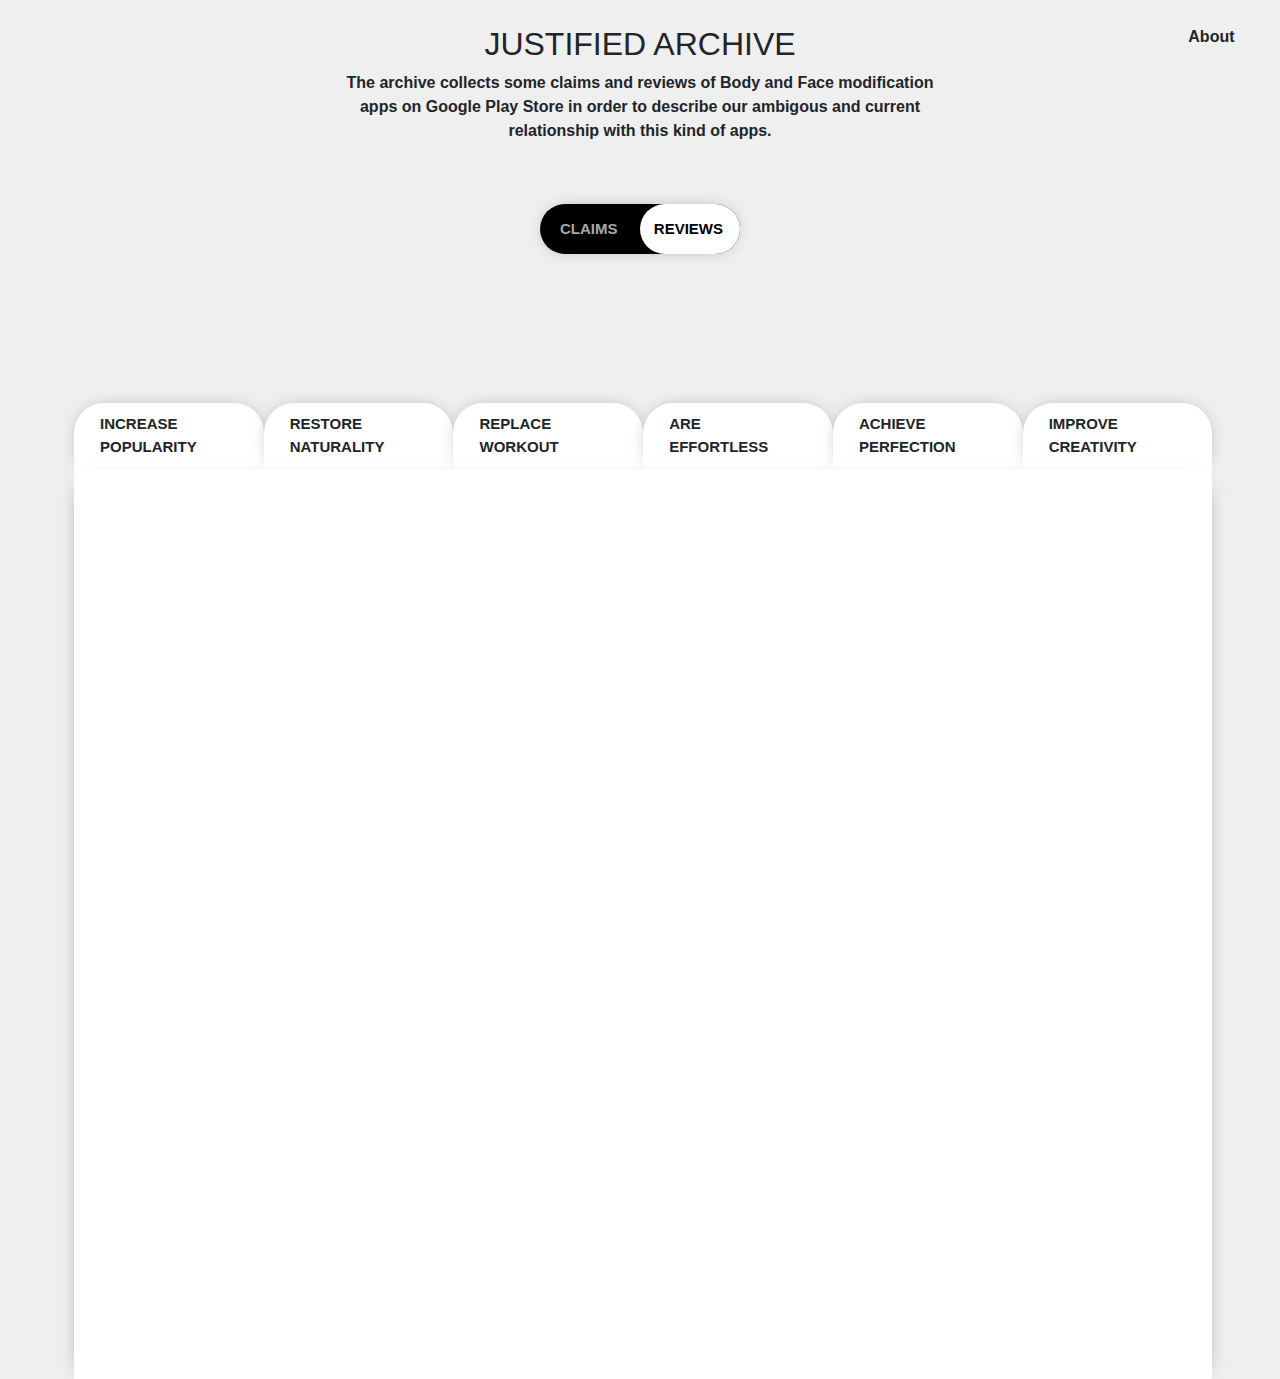
==== commit c18653b7: "Add files via upload" ====
--- a/index.html
+++ b/index.html
@@ -6,8 +6,10 @@
     <meta name="viewport" content="width=device-width, initial-scale=1, shrink-to-fit=no">
 
     <!-- Bootstrap CSS -->
-    <link rel="stylesheet" href="https://stackpath.bootstrapcdn.com/bootstrap/4.4.1/css/bootstrap.min.css" integrity="sha384-Vkoo8x4CGsO3+Hhxv8T/Q5PaXtkKtu6ug5TOeNV6gBiFeWPGFN9MuhOf23Q9Ifjh" crossorigin="anonymous">
+   <link rel="stylesheet" href="https://stackpath.bootstrapcdn.com/bootstrap/4.4.1/css/bootstrap.min.css" integrity="sha384-Vkoo8x4CGsO3+Hhxv8T/Q5PaXtkKtu6ug5TOeNV6gBiFeWPGFN9MuhOf23Q9Ifjh" crossorigin="anonymous"> 
 	
+	<link rel='stylesheet' href='https://cdnjs.cloudflare.com/ajax/libs/normalize/8.0.1/normalize.min.css'><link rel="stylesheet" href="./style.css"> 
+
 	<!-- My CSS-->
     <link rel="stylesheet" type="text/css" href="mystyle.css" />
     <!-- <link rel="stylesheet" type="text/css" href="glyphone.css" /> -->
@@ -22,24 +24,17 @@
     
 	 <!-- ****INIZIO**** Area del sito in cui è presente il TITOLO e i BOTTONI e LINGUETTE -->
 	 <div class="container-fluid" >
+	 
 		<div class="row" style="margin-top: 25px; margin-bottom: 0px;">
 			<!-- Bottone per vedere REVIEW oppure CLAIM-->
 			<div class="col-6 col-md-2">
-				<div class="dropdown dropdown_button">
-				  <button class="btn btn-secondary dropdown-toggle button_border" type="button" id="dropdownMenu2" data-toggle="dropdown" aria-haspopup="true" aria-expanded="false" style="color: black; background-color:white;">
-					Reviews
-				  </button>
-				  <div class="dropdown-menu" aria-labelledby="dropdownMenu2">
-					<button class="dropdown-item" id="btn_data_type" type="button" >Claims</button>
-				  </div>
-				</div>
 				
 				<!-- <button id="typo_data" type="button" class="btn btn-light">Light</button> -->
 			</div>		
 				
 			<!-- TITLE-->
 			<div class="col-12 col-md-8 text-center">	
-				<h1>JUSTIFIED ARCHIVE</h1>
+				<h2>JUSTIFIED ARCHIVE</h1>
 				
 			</div>
 			<!-- Bottone ABOUT-->
@@ -47,9 +42,21 @@
 				About
 			</div>
 		</div>
-		<div class="row" style="margin-bottom: 120px;">
+		<div class="row" style="margin-bottom: 41px;">
 			<div class="col-12 col-md-6 offset-md-3 text-center">
 				The archive collects some claims and reviews of Body and Face modification apps on Google Play Store in order to describe our ambigous and current relationship with this kind of apps.
+			</div>
+		</div>
+		
+		<div class="row"  style="margin-bottom: 51px;">
+			<div class="col-6 offset-3">
+				<nav>
+					<span class="switcher switcher-1">
+					   <input type="checkbox" id="switcher-1">
+					   <label for="switcher-1" style="margin-bottom: 0px;"></label>
+					</span>
+					<!-- partial -->
+				</nav>
 			</div>
 		</div>
 	</div>
@@ -59,16 +66,16 @@
 				  <!-- 1° Categoria -->
 				  <div id="page_1"  onclick="swapDiv(event,this);" class="onglet first onglet_inactive active">
 						<div class="onglet_category">INCREASE POPULARITY</div>
-						<!-- <div class="onglet_text text-wrap">Having a relevant and active social life influence people's perception of yourself. Body and face modification apps promise images that will increase user's popularity on social platforms and consequently in real life. -->
-						<!-- </div> -->
+						 <div class="onglet_text text-wrap">Having a relevant and active social life influence people's perception of yourself. Body and face modification apps promise images that will increase user's popularity on social platforms and consequently in real life. 
+						 </div> 
 						<div class="onglet_shadow"></div>
 				  </div>
 				  
 				  <!-- 2° Categoria -->
 				  <div id="page_2"  onclick="swapDiv(event,this);"  class="onglet second onglet_inactive inactive">
 						<div class="onglet_category">RESTORE NATURALITY</div>
-						<!-- <div class="onglet_text text-wrap">The trend of a simple, natural and fresh beauty, has become increasingly important in recent years. Artificial and excessive modifications goes against this trend. These apps guarantees small changes maintaining natural effects.  -->
-						<!-- </div> -->
+						 <div class="onglet_text text-wrap">The trend of a simple, natural and fresh beauty, has become increasingly important in recent years. Artificial and excessive modifications goes against this trend. These apps guarantees small changes maintaining natural effects.
+						 </div> 
 						<div class="onglet_shadow"></div>
 				  </div>
 				  
@@ -108,7 +115,7 @@
 		
 		<div class="white_gap"></div>
 		<!-- 1° Categoria: INCREASE POPULARITY -->
-		 <div id="page_1_content" class="first_category" style="display: block;">	
+		 <div class="first_category"  id="page_1_content"  style="display: block;">	
 		    <!-- CLAIM -->
 			<div class="claim_list">
 					<div class="row ml-0 mr-0 claim" style="margin-top:25px;">
@@ -1020,54 +1027,60 @@
 				<!-- <div onclick="swapDiv(event,this);">2</div> -->
 				<!-- <div onclick="swapDiv(event,this);">3</div> -->
 		 <!-- </div> -->
+	
 	<!-- TESTING -->
-	
 	<script type="text/javascript">
+		
 		
 		function swapDiv(event,elem)
 		{
-			var mq = window.matchMedia( "(max-width: 768px)" );
-			if (mq.matches) {
-				elem.parentNode.insertBefore(elem,elem.parentNode.lastChild);
-			}
+		
+		
+		
+			<!-- var mq = window.matchMedia( "(max-width: 968px)" ); -->
+			<!-- if (mq.matches) { -->
+				<!-- elem.parentNode.insertBefore(elem,elem.parentNode.lastChild); -->
+			<!-- } -->
+			
+						
 			
 		}
 	</script>
 	
 	<script>
-		window.onresize = function() {
-			if (window.innerHeight < 568) {
-				
-				$(".onglet").addClass("onglet_inactive");
-				$(".onglet").removeClass("onglet_active");
-				
-				$(".first_category").css("display","none");
-				$(".second_category").css("display","none");
-				$(".third_category").css("display","none");
-				$(".forth_category").css("display","none");
-				$(".fifth_category").css("display","none");
-				$(".sixth_category").css("display","none");
-				
-			}
-			else
-			{
-				var background = document.getElementById("white_back");
-				background.classList.remove("white_background_top");
-				background.classList.add("white_background_down");			
-			
-				
-				$(".onglet").addClass("onglet_inactive");
-				$(".onglet").removeClass("onglet_active");
-				
-				$(".first_category").css("display","none");
-				$(".second_category").css("display","none");
-				$(".third_category").css("display","none");
-				$(".forth_category").css("display","none");
-				$(".fifth_category").css("display","none");
-				$(".sixth_category").css("display","none");
-				
-			}
-		}
+		<!-- window.onresize = function() { -->
+			<!-- if (window.innerHeight < 968) { -->
+				
+				<!-- $(".onglet").addClass("onglet_inactive"); -->
+				<!-- $(".onglet").removeClass("onglet_active"); -->
+				
+				<!-- $(".first_category").css("display","none"); -->
+				<!-- $(".second_category").css("display","none"); -->
+				<!-- $(".third_category").css("display","none"); -->
+				<!-- $(".forth_category").css("display","none"); -->
+				<!-- $(".fifth_category").css("display","none"); -->
+				<!-- $(".sixth_category").css("display","none"); -->
+				
+			<!-- } -->
+			<!-- else -->
+			<!-- { -->
+				<!-- var background = document.getElementById("white_back"); -->
+				<!-- background.classList.remove("white_background_top"); -->
+				<!-- background.classList.add("white_background_down");			 -->
+			
+				
+				<!-- $(".onglet").addClass("onglet_inactive"); -->
+				<!-- $(".onglet").removeClass("onglet_active"); -->
+				
+				<!-- $(".first_category").css("display","none"); -->
+				<!-- $(".second_category").css("display","none"); -->
+				<!-- $(".third_category").css("display","none"); -->
+				<!-- $(".forth_category").css("display","none"); -->
+				<!-- $(".fifth_category").css("display","none"); -->
+				<!-- $(".sixth_category").css("display","none"); -->
+				
+			<!-- } -->
+		<!-- } -->
 	</script>
 	
 	<script>
--- a/mystyle.css
+++ b/mystyle.css
@@ -9,10 +9,11 @@
 body
 {
 	font-family:Inter-SemiBold, sans-serif;
-	font-weight: 400;
-}
-
-h1
+	font-weight: bold;
+	background-color: #EFEFEF;
+}
+
+nav
 {
 	font-weight: 600;
 }
@@ -92,6 +93,7 @@
 }
 
 .onglet_text {
+	/* font-weight: regular; */
 	line-height: 1.2;
 	font-size: 12px;
   padding-top: 22px;
@@ -308,6 +310,108 @@
 	 border-radius: 25px;
 }
 
+nav {
+	
+		/* font-family:Inter-SemiBold, sans-serif; */
+		/* font-weight: 400; */
+	  display: flex;
+	  flex-direction: column;
+	  align-items: center;
+	  /* background-color: #f0f0f0;	 */
+}
+nav span.switcher {
+  position: relative;
+  width: 200px;
+  height: 50px;
+  border-radius: 25px;
+  margin: 20px 0;
+  /* box-shadow: 5px 5px 5px #888888;
+
+
+
+  */
+  
+  
+  -webkit-box-shadow: 0px 0px 20px -11px rgba(0,0,0,0.73);
+	  -moz-box-shadow: 0px 0px 20px -11px rgba(0,0,0,0.73);
+	  box-shadow: 0px 0px 20px -11px rgba(0,0,0,0.73);
+  
+}
+nav span.switcher input {
+  -webkit-appearance: none;
+     -moz-appearance: none;
+          appearance: none;
+  position: relative;
+  width: 200px;
+  height: 50px;
+  border-radius: 25px;
+  background-color: #000000;
+  outline: none;
+  font-family: 'Arial', sans-serif;
+  font-size: 15px;
+  font-weight: bold;
+}
+nav span.switcher input:before, nav span.switcher input:after {
+  z-index: 2;
+  position: absolute;
+  top: 50%;
+  -webkit-transform: translateY(-50%);
+          transform: translateY(-50%);
+  color: #FFFFFF;
+}
+nav span.switcher input:before {
+  content: 'CLAIMS';
+  left: 20px;
+}
+nav span.switcher input:after {
+  content: 'REVIEWS';
+  right: 17px;
+}
+nav span.switcher label {
+  z-index: 1;
+  position: absolute;
+  bottom: 0px;
+  top: 0px;
+  border-radius: 27px;
+}
+nav span.switcher.switcher-1 input {
+  transition: .25s -.1s;
+}
+nav span.switcher.switcher-1 input:checked {
+  background-color: #FFFFFF;
+}
+nav span.switcher.switcher-1 input:checked:before {
+  color: #FFFFFF;
+  transition: color .5s .2s;
+}
+nav span.switcher.switcher-1 input:checked:after {
+  color: #a8a8a8;
+  transition: color .5s;
+}
+nav span.switcher.switcher-1 input:checked + label {
+  left: 0px;
+  right: 100px;
+  background: #000000;
+  transition: left .5s, right .4s .2s;
+}
+nav span.switcher.switcher-1 input:not(:checked) {
+  background: #000000;
+  transition: background .5s -.1s;
+}
+nav span.switcher.switcher-1 input:not(:checked):before {
+  color: #a8a8a8;
+  transition: color .5s;
+}
+nav span.switcher.switcher-1 input:not(:checked):after {
+  color: #000000;
+  transition: color .5s .2s;
+}
+nav span.switcher.switcher-1 input:not(:checked) + label {
+  left: 100px;
+  right: 0px;
+  background: #FFFFFF;
+  transition: left .4s .2s, right .5s, background .35s -.1s;
+}
 
 
 
@@ -327,7 +431,7 @@
 
 
 /* Small devices (landscape phones, 576px and up)*/
-@media (max-width:  568px) { 
+@media (max-width:  968px) { 
 
 	.bodySpacing
 	{
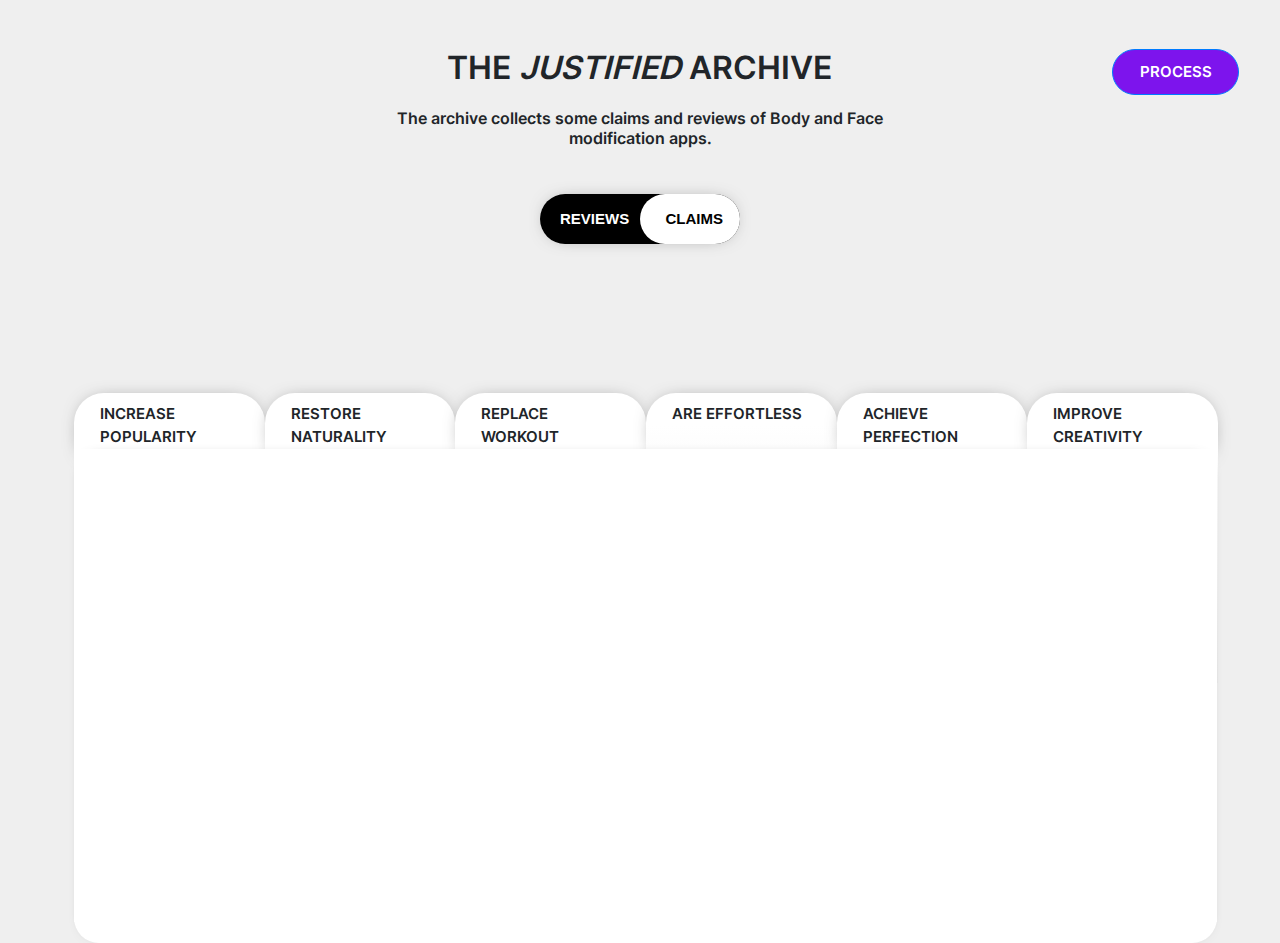
==== commit cd3f3c09: "Add files via upload" ====
--- a/index.html
+++ b/index.html
@@ -24,8 +24,9 @@
     
 	 <!-- ****INIZIO**** Area del sito in cui è presente il TITOLO e i BOTTONI e LINGUETTE -->
 	 <div class="container-fluid" >
+
 	 
-		<div class="row" style="margin-top: 25px; margin-bottom: 0px;">
+		<div class="row proiettorespace">
 			<!-- Bottone per vedere REVIEW oppure CLAIM-->
 			<div class="col-6 col-md-2">
 				
@@ -33,976 +34,3747 @@
 			</div>		
 				
 			<!-- TITLE-->
-			<div class="col-12 col-md-8 text-center">	
-				<h2>JUSTIFIED ARCHIVE</h1>
-				
+			<div class="col-12 col-md-8 text-center title_dim">	
+				<h2 class="title_dim">THE <i>JUSTIFIED</i> ARCHIVE</h1>
 			</div>
 			<!-- Bottone ABOUT-->
-			<div class="col-6 col-md-1 offset-md-1">
-				About
+			<div class="col-6 col-md-1 offset-md-1" style="margin-left: 2.4%;">
+				<button id="btn_about" type="button" class="btn btn-primary"><a href="about.html" class="a_link_process">PROCESS</a></button>
 			</div>
 		</div>
-		<div class="row" style="margin-bottom: 41px;">
-			<div class="col-12 col-md-6 offset-md-3 text-center">
-				The archive collects some claims and reviews of Body and Face modification apps on Google Play Store in order to describe our ambigous and current relationship with this kind of apps.
+		<div class="row" style="margin-bottom: 41px;margin-top: 19px;">
+			<div class="col-12 col-md-6 offset-md-3 text-center subtitle_dim"  >
+				The archive collects some claims and reviews of Body and Face modification apps.
 			</div>
 		</div>
 		
-		<div class="row"  style="margin-bottom: 51px;">
+		<div class="row" style="margin-bottom: 51px;">
 			<div class="col-6 offset-3">
 				<nav>
 					<span class="switcher switcher-1">
-					   <input type="checkbox" id="switcher-1">
+					   <input type="checkbox" id="switcher-1"class="btn_nero">
 					   <label for="switcher-1" style="margin-bottom: 0px;"></label>
 					</span>
-					<!-- partial -->
 				</nav>
 			</div>
 		</div>
 	</div>
-	<div class="container-fluid bodySpacing">	
+		
+		
+		<div class="container-fluid bodySpacing" >	
+	
 		<!-- Area del sito in cui ci sono le LIGUETTE per le 6 CATEGORIE-->
-		<div class="categories row m-0">
+		<div class="categories row" style="margin-left: 0px;margin-right: -0.5%;">
 				  <!-- 1° Categoria -->
 				  <div id="page_1"  onclick="swapDiv(event,this);" class="onglet first onglet_inactive active">
 						<div class="onglet_category">INCREASE POPULARITY</div>
-						 <div class="onglet_text text-wrap">Having a relevant and active social life influence people's perception of yourself. Body and face modification apps promise images that will increase user's popularity on social platforms and consequently in real life. 
-						 </div> 
+						<div class="onglet_text text-wrap">
+								Having a relevant and active social life influence the perception of people on yourself. Edited images promise an increase of popularity on social platforms and consequently in real life.
+								<!-- <!-- --> 
+								<!-- <div id="category_1_content" class="text_mobile" style=" "> -->
+									
+										<!-- <div class="overflow-auto bg-light" style=" max-height: 100px;"> -->
+											<!-- This is an example of using <code>.overflow-auto</code> on an element with set width and height dimensions. By design, this content will vertically scroll. -->
+											<!-- This is an example of using <code>.overflow-auto</code> on an element with set width and height dimensions. By design, this content will vertically scroll. -->
+											<!-- This is an example of using <code>.overflow-auto</code> on an element with set width and height dimensions. By design, this content will vertically scroll. -->
+											<!-- This is an example of using <code>.overflow-auto</code> on an element with set width and height dimensions. By design, this content will vertically scroll. -->
+											<!-- This is an example of using <code>.overflow-auto</code> on an element with set width and height dimensions. By design, this content will vertically scroll. -->
+											<!-- This is an example of using <code>.overflow-auto</code> on an element with set width and height dimensions. By design, this content will vertically scroll. -->
+											<!-- This is an example of using <code>.overflow-auto</code> on an element with set width and height dimensions. By design, this content will vertically scroll. -->
+										  <!-- </div> -->
+										
+								<!-- </div>						 -->
+						</div> 
 						<div class="onglet_shadow"></div>
+						
+
+						
 				  </div>
 				  
 				  <!-- 2° Categoria -->
 				  <div id="page_2"  onclick="swapDiv(event,this);"  class="onglet second onglet_inactive inactive">
 						<div class="onglet_category">RESTORE NATURALITY</div>
-						 <div class="onglet_text text-wrap">The trend of a simple, natural and fresh beauty, has become increasingly important in recent years. Artificial and excessive modifications goes against this trend. These apps guarantees small changes maintaining natural effects.
-						 </div> 
+						 <div class="onglet_text text-wrap">
+								The trend of a simple, natural and fresh beauty, has become increasingly important in recent years. These apps claim that small changes can provide natural effects, restore natural beauty.
+
+								
+									
+								<!-- <div class="overflow-auto bg-light" style="max-height: 100px;margin-top: 25px;"> -->
+									<!-- This is an example of using <code>.overflow-auto</code> on an element with set width and height dimensions. By design, this content will vertically scroll. -->
+									<!-- This is an example of using <code>.overflow-auto</code> on an element with set width and height dimensions. By design, this content will vertically scroll. -->
+									<!-- This is an example of using <code>.overflow-auto</code> on an element with set width and height dimensions. By design, this content will vertically scroll. -->
+									<!-- This is an example of using <code>.overflow-auto</code> on an element with set width and height dimensions. By design, this content will vertically scroll. -->
+									<!-- This is an example of using <code>.overflow-auto</code> on an element with set width and height dimensions. By design, this content will vertically scroll. -->
+									<!-- This is an example of using <code>.overflow-auto</code> on an element with set width and height dimensions. By design, this content will vertically scroll. -->
+									<!-- This is an example of using <code>.overflow-auto</code> on an element with set width and height dimensions. By design, this content will vertically scroll. -->
+								  <!-- </div> -->
+										
+													
+						</div> 
 						<div class="onglet_shadow"></div>
 				  </div>
 				  
 				  <!-- 3° Categoria -->
 				  <div id="page_3"  onclick="swapDiv(event,this);" class="onglet third onglet_inactive inactive" >
 						<div class="onglet_category">REPLACE WORKOUT</div>
-						<!-- <div class="onglet_text">Get a strong and healthy body in real life is a big challenge that needs effort, patience and constancy. Virtual modification can make people skip this step achieving a perfect figure immediately and virtually. -->
-						<!-- </div> -->
+						<div class="onglet_text">
+						Get a strong and healthy body is a big challenge that needs effort, patience and constancy. Modifications can make people skip this step achieving a perfect virtual figure immediately.
+
+						</div> 
 						<div class="onglet_shadow"></div>
 				  </div>
 				  
 				  <!-- 4° Categoria -->
 				  <div id="page_4"  onclick="swapDiv(event,this);" class="onglet fourth onglet_inactive inactive" >
 						<div class="onglet_category">ARE EFFORTLESS</div>
-						<!-- <div class="onglet_text">In a world that provides ease and speed technologies, use a slowly and complex app is difficult and requires commitment. Body and face modification apps gives great results in a fast way and throght few steps. -->
-						<!-- </div> -->
+						<div class="onglet_text">
+						
+						In a world that provides easiness and speed technologies, using slow and complex apps is difficult and requires commitment. These apps gives great results in a fast and easy way. 
+
+						</div>
 						<div class="onglet_shadow"></div>
 				  </div>
 				  
 				  <!-- 5° Categoria -->
 				  <div id="page_5"  onclick="swapDiv(event,this);" class=" onglet fifth onglet_inactive inactive">
 						<div class="onglet_category">ACHIEVE PERFECTION</div>
-						<!-- <div class="onglet_text">Even if perfection is a subjective impression, Body and face modification apps support the idea that objective perfection, in the end, exist providing a way to achieve it -->
-						<!-- </div> -->
+						<div class="onglet_text">
+						
+						Even if perfection is a subjective impression, body and face modification apps support the idea that objective perfection — in the end —  exist, providing a way to achieve it. 
+						
+						</div>
 						<div class="onglet_shadow"></div>
 				  </div>
 				  
 				  <!-- 6° Categoria -->
 				  <div id="page_6"  onclick="swapDiv(event,this);" class=" onglet sixth onglet_inactive inactive">
 						<div class="onglet_category">IMPROVE CREATIVITY</div>
-						<!-- <div class="onglet_text">Express creativity and photography skills is an important feature in the world of social networks. However, is hard to find the time for complex and expensive image editors. These apps are the best way to show skills and creativity in a fast way. -->
-						<!-- </div> -->
+						<div class="onglet_text">
+						Expressing creativity is a fundamental activity for the individual’s own realization. These apps are the best way to enable and show skills and creativity in an easy way.
+
+						</div>
 						<div class="onglet_shadow"></div>
 				  </div>
 			</div>
-		<div id="white_back" class="white_background white_background_down">
-		
-		<div class="white_gap"></div>
-		<!-- 1° Categoria: INCREASE POPULARITY -->
-		 <div class="first_category"  id="page_1_content"  style="display: block;">	
-		    <!-- CLAIM -->
-			<div class="claim_list">
-					<div class="row ml-0 mr-0 claim" style="margin-top:25px;">
-						<div class="col-10 offset-1">
-							<div class="claim_text">
-								You are sure to stand out in your friend circle! 
-							</div>
-							<div class="claim_app">
-								Body Tune - Slim & Retouch Photo Editor
-							</div>
-						</div>
-					</div>
-					
-					<div class="row ml-0 mr-0 claim">
-						<div class="col-10 offset-1">
-							<div class="claim_text">
-								With some simple clicks, you could get your insta beauty now
-							</div>
-							<div class="claim_app">
-								Perfect Me - Body Retouch&Face Editor & Selfie Tune
-							</div>
-						</div>
-					</div>
-					<div class="row ml-0 mr-0 claim">
-						<div class="col-10 offset-1">
-							<div class="claim_text">
-								Just few touches, you will be fitness model
-							</div>
-							<div class="claim_app">
-								Body Shape Editor - Skin Color Changer
-							</div>
-						</div>
-					</div>				
+			
+		<div id="space_back_top" class="space_back white_back_all_closed">
+			
+			<!-- <div id="whitegap_id" class="white_gap"></div> -->
+			<div id="white_back" class="white_background  overflow-auto white_back_all_closed">
+			
+			<!-- 1° Categoria: INCREASE POPULARITY -->
+			 <div class="first_category"  id="page_1_content"  style="display: block;">	
+			  
+				 <!-- CLAIM -->
+				<div class="claim_list">
+						<div class="row ml-0 mr-0 claim" style="margin-top:25px;">
+							<div class="col-10 offset-1">
+								<div class="claim_text">
+									You are sure to stand out in your friend circle! 
+								</div>
+								<div class="claim_app">
+									Body Tune - Slim & Retouch Photo Editor
+								</div>
+							</div>
+						</div>
+						<div class="row ml-0 mr-0 claim  back-color">
+							<div class="col-10 offset-1">
+								<div class="claim_text">
+									With some simple clicks, you could get your insta beauty now
+								</div>
+								<div class="claim_app">
+									Perfect Me - Body Retouch&Face Editor & Selfie Tune
+								</div>
+							</div>
+						</div>
+						<div class="row ml-0 mr-0 claim">
+							<div class="col-10 offset-1">
+								<div class="claim_text">
+									Just few touches, you will be fitness model
+								</div>
+								<div class="claim_app">
+									Body Shape Editor - Skin Color Changer
+								</div>
+							</div>
+						</div>
+						<div class="row ml-0 mr-0 claim  back-color">
+							<div class="col-10 offset-1">
+								<div class="claim_text">
+									Come and make you look like celebrity.
+								</div>
+								<div class="claim_app">
+									Perfect Me - Body Retouch&Face Editor & Selfie Tune
+								</div>
+							</div>
+						</div>
+						<div class="row ml-0 mr-0 claim">
+							<div class="col-10 offset-1">
+								<div class="claim_text">
+									Look how you would look after a Surgeon, Botox treatment or as you did some sports or diet. 
+								</div>
+								<div class="claim_app">
+									Beauty Body Photo Editor
+								</div>
+							</div>
+						</div>
+						<div class="row ml-0 mr-0 claim  back-color">
+							<div class="col-10 offset-1">
+								<div class="claim_text">
+									Just edit body to impress friends
+								</div>
+								<div class="claim_app">
+									Body Shape Editor - Slim Face and Body Editor
+								</div>
+							</div>
+						</div>
+						<div class="row ml-0 mr-0 claim">
+							<div class="col-10 offset-1">
+								<div class="claim_text">
+									Want to amaze your friends and followers with your photos?
+								</div>
+								<div class="claim_app">
+									Hotune
+								</div>
+							</div>
+						</div>   
+						<div class="row ml-0 mr-0 claim  back-color">
+							<div class="col-10 offset-1">
+								<div class="claim_text">
+									This is the editing tool that really gets your picture ready for sharing.
+								</div>
+								<div class="claim_app">
+									AirBrush: Easy Photo Editor
+								</div>
+							</div>
+						</div>
+						<div class="row ml-0 mr-0 claim ">
+							<div class="col-10 offset-1">
+								<div class="claim_text">
+									Want to impress your Boyfriend and Friends with your slim pictures?
+								</div>
+								<div class="claim_app">
+									Shaper
+								</div>
+							</div>
+						</div>
+						<div class="row ml-0 mr-0 claim  back-color">
+							<div class="col-10 offset-1">
+								<div class="claim_text">
+									Want to find which body retouch changes your look to miss world or Miss universe?
+								</div>
+								<div class="claim_app">
+									Shaper
+								</div>
+							</div>
+						</div>
+						<div class="row ml-0 mr-0 claim">
+							<div class="col-10 offset-1">
+								<div class="claim_text">
+									It can help you reshape body curves to get slim body tall and decent look like a celebrity.
+								</div>
+								<div class="claim_app">
+									Perfect My Body - Body Shape Maker
+								</div>
+							</div>
+						</div>
+						<div class="row ml-0 mr-0 claim  back-color">
+							<div class="col-10 offset-1">
+								<div class="claim_text">
+									Body Shape Editor will turn your snaps into a model portfolio in a few minutes.
+								</div>
+								<div class="claim_app">
+									Perfect My Body - Body Shape Maker
+								</div>
+							</div>
+						</div>
+						<div class="row ml-0 mr-0 claim">
+							<div class="col-10 offset-1">
+								<div class="claim_text">
+									Just few touches, you will be fitness model.
+								</div>
+								<div class="claim_app">
+									Body Shape Editor - Slim Body photo editor
+								</div>
+							</div>
+						</div>
+						<div class="row ml-0 mr-0 claim  back-color">
+							<div class="col-10 offset-1">
+								<div class="claim_text">
+									Make you slim Also you can tell your story of losing weight or getting taller with this body changer photo editor App 
+								</div>
+								<div class="claim_app">
+									Girl Body Shape Editor
+								</div>
+							</div>
+						</div>
+						<div class="row ml-0 mr-0 claim">
+							<div class="col-10 offset-1">
+								<div class="claim_text">
+									So, no more waiting! If you want to impress your girlfriend with your bodybuilding six pack, just download this six pack abs pic editor and become a bodybuilder. 
+								</div>
+								<div class="claim_app">
+									Six Pack Photo Editor Real
+								</div>
+							</div>
+						</div>
+						<div class="row ml-0 mr-0 claim  back-color">
+							<div class="col-10 offset-1">
+								<div class="claim_text">
+									Make Kardashian curves and have Victoria's Secret miracles on your photos.
+								</div>
+								<div class="claim_app">
+									GoSexy Lite - 👩 Body editor
+								</div>
+							</div>
+						</div>
+						<div class="row ml-0 mr-0 claim">
+							<div class="col-10 offset-1">
+								<div class="claim_text">
+									You can tune your face and body. Post beautiful photos.Impress your friends.
+								</div>
+								<div class="claim_app">
+									GoSexy Lite - 👩 Body editor
+								</div>
+							</div>
+						</div>
+						<div class="row ml-0 mr-0 claim  back-color">
+							<div class="col-10 offset-1">
+								<div class="claim_text">
+									Share your perfect photos and selfies on Instagram, Tinder, facebook to get likes.
+								</div>
+								<div class="claim_app">
+									GoSexy Lite - 👩 Body editor
+								</div>
+							</div>
+						</div>
+						<div class="row ml-0 mr-0 claim">
+							<div class="col-10 offset-1">
+								<div class="claim_text">
+									You are sure to stand out in your friend circle
+								</div>
+								<div class="claim_app">
+									Bodybuilding - photo simulator
+								</div>
+							</div>
+						</div>
+						<div class="row ml-0 mr-0 claim  back-color">
+							<div class="col-10 offset-1">
+								<div class="claim_text">
+									This body and face enhancer perfect for self-entertainment or online showcasing.
+								</div>
+								<div class="claim_app">
+									body shape editor - Weight Loss body shape
+								</div>
+							</div>
+						</div>
+						<div class="row ml-0 mr-0 claim">
+							<div class="col-10 offset-1">
+								<div class="claim_text">
+									Be the top form girl in bikini and leave everyone breathless with hot bikini apps! 
+								</div>
+								<div class="claim_app">
+									Bikini Photo Editor
+								</div>
+							</div>
+						</div>
+						
+				</div>
+				
+				<!-- REVIEW -->
+				 <div class="review_list">
+					<div class="row ml-0 mr-0 review_gap first_review review">
+							<div class="col-12 col-md-6 p-0 m-0">		 
+								<!-- <div class="typo "> -->
+									  <div class="row m-0">								  
+											<div class="col-12 col-md-1 padding_picture">
+												 <img src="https://www.leisureopportunities.co.uk/images/imagesX/HIGH799405_746782.jpg" class="rounded-circle image_position" alt="Cinque Terre"> 
+											</div>
+											<div class="col-10 review_dimension">
+												<div class="row m-0 review_username"><b>mohd irfan</b></div>
+												<div class="row m-0">
+													<div class="star-rating">
+													<i class="fas fa-star fa-1 review_star"></i>
+													<i class="fa fa-star fa-1 review_star"></i>
+													<i class="fas fa-star fa-1 review_star"></i>
+													<i class="fas fa-star fa-1 review_star"></i>
+													<i class="fa fa-star fa-1 review_star" ></i>
+													  
+													
+													</div>
+												</div>
+												<div class="row ml-0 mr-0 review_text">The best it got me sex !!!</div>
+											</div>
+									  </div>  
+								<!-- </div> -->
+							</div>
+							
+							<div class="col-12 col-md-6 p-0 m-0">		 
+								<!-- <div class="typo "> -->
+									  <div class="row m-0">								  
+											<div class="col-12 col-md-1 padding_picture">
+												 <img src="https://www.leisureopportunities.co.uk/images/imagesX/HIGH799405_746782.jpg" class="rounded-circle image_position" alt="Cinque Terre"> 
+											</div>
+											<div class="col-10 review_dimension">
+												<div class="row m-0 review_username"><b>Gashley Malmberg</b></div>
+												<div class="row m-0">
+													<div class="star-rating">
+													<i class="fas fa-star fa-1 review_star"></i>
+													<i class="fa fa-star fa-1 review_star"></i>
+													<i class="fas fa-star fa-1 review_star"></i>
+													<i class="fas fa-star fa-1 review_star"></i>
+													<i class="fa fa-star fa-1 review_star" ></i>
+													  
+													
+													</div>
+												</div>
+												<div class="row ml-0 mr-0 review_text">I real luv it.people think it real </div>
+											</div>
+									  </div>  
+								<!-- </div> -->
+							</div>
+					
+					</div>
+					<div class="row ml-0 mr-0 review_gap review">
+							<div class="col-12 col-md-6 p-0 m-0">		 
+								<!-- <div class="typo "> -->
+									  <div class="row m-0">								  
+											<div class="col-12 col-md-1 padding_picture">
+												 <img src="https://www.leisureopportunities.co.uk/images/imagesX/HIGH799405_746782.jpg" class="rounded-circle image_position" alt="Cinque Terre"> 
+											</div>
+											<div class="col-10 review_dimension">
+												<div class="row m-0 review_username"><b>evan markahi</b></div>
+												<div class="row m-0">
+													<div class="star-rating">
+													<i class="fas fa-star fa-1 review_star"></i>
+													<i class="fa fa-star fa-1 review_star"></i>
+													<i class="fas fa-star fa-1 review_star"></i>
+													<i class="fas fa-star fa-1 review_star"></i>
+													<i class="fa fa-star fa-1 review_star" ></i>
+													  
+													
+													</div>
+												</div>
+												<div class="row ml-0 mr-0 review_text">Absolutely fantastic!! It makes all of my pictures so much better. I get so many compliments! 😁 </div>
+											</div>
+									  </div>  
+								<!-- </div> -->
+							</div>
+							
+							<div class="col-12 col-md-6 p-0 m-0">		 
+								<!-- <div class="typo "> -->
+									  <div class="row m-0">								  
+											<div class="col-12 col-md-1 padding_picture">
+												 <img src="https://www.leisureopportunities.co.uk/images/imagesX/HIGH799405_746782.jpg" class="rounded-circle image_position" alt="Cinque Terre"> 
+											</div>
+											<div class="col-10 review_dimension">
+												<div class="row m-0 review_username"><b>xotmpace ox</b></div>
+												<div class="row m-0">
+													<div class="star-rating">
+													<i class="fas fa-star fa-1 review_star"></i>
+													<i class="fa fa-star fa-1 review_star"></i>
+													<i class="fas fa-star fa-1 review_star"></i>
+													<i class="fas fa-star fa-1 review_star"></i>
+													<i class="fa fa-star fa-1 review_star" ></i>
+													  
+													
+													</div>
+												</div>
+												<div class="row ml-0 mr-0 review_text">One of the best editng app... I really loved this... It really helps to edit my makeup looks & that makes my look more attractive 😚</div>
+											</div>
+									  </div>  
+								<!-- </div> -->
+							</div>	
+					
+					</div>
+					 
+					 <div class="row ml-0 mr-0 review_gap review">
+							<div class="col-12 col-md-6 p-0 m-0">		 
+								<!-- <div class="typo "> -->
+									  <div class="row m-0">								  
+											<div class="col-12 col-md-1 padding_picture">
+												 <img src="https://www.leisureopportunities.co.uk/images/imagesX/HIGH799405_746782.jpg" class="rounded-circle image_position" alt="Cinque Terre"> 
+											</div>
+											<div class="col-10 review_dimension">
+												<div class="row m-0 review_username"><b>Christina Bakos</b></div>
+												<div class="row m-0">
+													<div class="star-rating">
+													<i class="fas fa-star fa-1 review_star"></i>
+													<i class="fa fa-star fa-1 review_star"></i>
+													<i class="fas fa-star fa-1 review_star"></i>
+													<i class="fas fa-star fa-1 review_star"></i>
+													<i class="fa fa-star fa-1 review_star" ></i>
+													  
+													
+													</div>
+												</div>
+												<div class="row ml-0 mr-0 review_text"> I like to look like barbie many friends are impressed</div>
+											</div>
+									  </div>  
+								<!-- </div> -->
+							</div>
+							
+							<div class="col-12 col-md-6 p-0 m-0">		 
+								<!-- <div class="typo "> -->
+									  <div class="row m-0">								  
+											<div class="col-12 col-md-1 padding_picture">
+												 <img src="https://www.leisureopportunities.co.uk/images/imagesX/HIGH799405_746782.jpg" class="rounded-circle image_position" alt="Cinque Terre"> 
+											</div>
+											<div class="col-10 review_dimension">
+												<div class="row m-0 review_username"><b>Rachel Rivers</b></div>
+												<div class="row m-0">
+													<div class="star-rating">
+													<i class="fas fa-star fa-1 review_star"></i>
+													<i class="fa fa-star fa-1 review_star"></i>
+													<i class="fas fa-star fa-1 review_star"></i>
+													<i class="fas fa-star fa-1 review_star"></i>
+													<i class="fa fa-star fa-1 review_star" ></i>
+													  
+													
+													</div>
+												</div>
+												<div class="row ml-0 mr-0 review_text">Gotme a date</div>
+											</div>
+									  </div>  
+								<!-- </div> -->
+							</div>
+					
+					</div>
+					 
+					 <div class="row ml-0 mr-0 review_gap review">
+							<div class="col-12 col-md-6 p-0 m-0">		 
+								<!-- <div class="typo "> -->
+									  <div class="row m-0">								  
+											<div class="col-12 col-md-1 padding_picture">
+												 <img src="https://www.leisureopportunities.co.uk/images/imagesX/HIGH799405_746782.jpg" class="rounded-circle image_position" alt="Cinque Terre"> 
+											</div>
+											<div class="col-10 review_dimension">
+												<div class="row m-0 review_username"><b>Taz Coco</b></div>
+												<div class="row m-0">
+													<div class="star-rating">
+													<i class="fas fa-star fa-1 review_star"></i>
+													<i class="fa fa-star fa-1 review_star"></i>
+													<i class="fas fa-star fa-1 review_star"></i>
+													<i class="fas fa-star fa-1 review_star"></i>
+													<i class="fa fa-star fa-1 review_star" ></i>
+													  
+													
+													</div>
+												</div>
+												<div class="row ml-0 mr-0 review_text">Amazing, helps me correct my blemishes and achieve the perfect social media look slim.</div>
+											</div>
+									  </div>  
+								<!-- </div> -->
+							</div>
+							
+							<div class="col-12 col-md-6 p-0 m-0">		 
+								<!-- <div class="typo "> -->
+									  <div class="row m-0">								  
+											<div class="col-12 col-md-1 padding_picture">
+												 <img src="https://www.leisureopportunities.co.uk/images/imagesX/HIGH799405_746782.jpg" class="rounded-circle image_position" alt="Cinque Terre"> 
+											</div>
+											<div class="col-10 review_dimension">
+												<div class="row m-0 review_username"><b>tephen hyler</b></div>
+												<div class="row m-0">
+													<div class="star-rating">
+													<i class="fas fa-star fa-1 review_star"></i>
+													<i class="fa fa-star fa-1 review_star"></i>
+													<i class="fas fa-star fa-1 review_star"></i>
+													<i class="fas fa-star fa-1 review_star"></i>
+													<i class="fa fa-star fa-1 review_star" ></i>
+													  
+													
+													</div>
+												</div>
+												<div class="row ml-0 mr-0 review_text">These app is very good for men who want people to see that he is strong and healthy.</div>
+											</div>
+									  </div>  
+								<!-- </div> -->
+							</div>
+					
+					</div>
+					 
+					 <div class="row ml-0 mr-0 review_gap review">
+							<div class="col-12 col-md-6 p-0 m-0">		 
+								<!-- <div class="typo "> -->
+									  <div class="row m-0">								  
+											<div class="col-12 col-md-1 padding_picture">
+												 <img src="https://www.leisureopportunities.co.uk/images/imagesX/HIGH799405_746782.jpg" class="rounded-circle image_position" alt="Cinque Terre"> 
+											</div>
+											<div class="col-10 review_dimension">
+												<div class="row m-0 review_username"><b>A Google user</b></div>
+												<div class="row m-0">
+													<div class="star-rating">
+													<i class="fas fa-star fa-1 review_star"></i>
+													<i class="fa fa-star fa-1 review_star"></i>
+													<i class="fas fa-star fa-1 review_star"></i>
+													<i class="fas fa-star fa-1 review_star"></i>
+													  
+													
+													</div>
+												</div>
+												<div class="row ml-0 mr-0 review_text">its awsome now i can pretend like i have a six pack to girls out of my state and city </div>
+											</div>
+									  </div>  
+								<!-- </div> -->
+							</div>
+							
+							<div class="col-12 col-md-6 p-0 m-0">		 
+								<!-- <div class="typo "> -->
+									  <div class="row m-0">								  
+											<div class="col-12 col-md-1 padding_picture">
+												 <img src="https://www.leisureopportunities.co.uk/images/imagesX/HIGH799405_746782.jpg" class="rounded-circle image_position" alt="Cinque Terre"> 
+											</div>
+											<div class="col-10 review_dimension">
+												<div class="row m-0 review_username"><b>Magic Snail</b></div>
+												<div class="row m-0">
+													<div class="star-rating">
+													<i class="fas fa-star fa-1 review_star"></i>
+													<i class="fa fa-star fa-1 review_star"></i>
+													<i class="fas fa-star fa-1 review_star"></i>
+													<i class="fas fa-star fa-1 review_star"></i>
+													<i class="fa fa-star fa-1 review_star" ></i>
+													  
+													
+													</div>
+												</div>
+												<div class="row ml-0 mr-0 review_text">Show off my body</div>
+											</div>
+									  </div>  
+								<!-- </div> -->
+							</div>
+					
+					</div>
+					 
+					 <div class="row ml-0 mr-0 review_gap review">
+							<div class="col-12 col-md-6 p-0 m-0">		 
+								<!-- <div class="typo "> -->
+									  <div class="row m-0">								  
+											<div class="col-12 col-md-1 padding_picture">
+												 <img src="https://www.leisureopportunities.co.uk/images/imagesX/HIGH799405_746782.jpg" class="rounded-circle image_position" alt="Cinque Terre"> 
+											</div>
+											<div class="col-10 review_dimension">
+												<div class="row m-0 review_username"><b>Karun Sajeev</b></div>
+												<div class="row m-0">
+													<div class="star-rating">
+													<i class="fas fa-star fa-1 review_star"></i>
+													<i class="fa fa-star fa-1 review_star"></i>
+													<i class="fas fa-star fa-1 review_star"></i>
+													<i class="fas fa-star fa-1 review_star"></i>
+													<i class="fa fa-star fa-1 review_star" ></i>
+													  
+													
+													</div>
+												</div>
+												<div class="row ml-0 mr-0 review_text">Very good i love it my girl friends say waw azom</div>
+											</div>
+									  </div>  
+								<!-- </div> -->
+							</div>
+							
+							<div class="col-12 col-md-6 p-0 m-0">		 
+								<!-- <div class="typo "> -->
+									  <div class="row m-0">								  
+											<div class="col-12 col-md-1 padding_picture">
+												 <img src="https://www.leisureopportunities.co.uk/images/imagesX/HIGH799405_746782.jpg" class="rounded-circle image_position" alt="Cinque Terre"> 
+											</div>
+											<div class="col-10 review_dimension">
+												<div class="row m-0 review_username"><b>Kevin White</b></div>
+												<div class="row m-0">
+													<div class="star-rating">
+													<i class="fas fa-star fa-1 review_star"></i>
+													<i class="fa fa-star fa-1 review_star"></i>
+													<i class="fas fa-star fa-1 review_star"></i>
+													<i class="fas fa-star fa-1 review_star"></i>
+													  
+													
+													</div>
+												</div>
+												<div class="row ml-0 mr-0 review_text"> this is totally my new tinder profile pic... I just to open this life and add a gold chain and ladies will be swiping right like wildfire Jack!!!</div>
+											</div>
+									  </div>  
+								<!-- </div> -->
+							</div>
+					
+					</div>
+					 
+					 <div class="row ml-0 mr-0 review_gap review">
+							<div class="col-12 col-md-6 p-0 m-0">		 
+								<!-- <div class="typo "> -->
+									  <div class="row m-0">								  
+											<div class="col-12 col-md-1 padding_picture">
+												 <img src="https://www.leisureopportunities.co.uk/images/imagesX/HIGH799405_746782.jpg" class="rounded-circle image_position" alt="Cinque Terre"> 
+											</div>
+											<div class="col-10 review_dimension">
+												<div class="row m-0 review_username"><b>Bat T</b></div>
+												<div class="row m-0">
+													<div class="star-rating">
+													<i class="fas fa-star fa-1 review_star"></i>
+													<i class="fa fa-star fa-1 review_star"></i>
+													<i class="fas fa-star fa-1 review_star"></i>
+													<i class="fas fa-star fa-1 review_star"></i>
+													<i class="fa fa-star fa-1 review_star" ></i>
+													  
+													
+													</div>
+												</div>
+												<div class="row ml-0 mr-0 review_text">People like 20 and I'm only 7 want to date me</div>
+											</div>
+									  </div>  
+								<!-- </div> -->
+							</div>
+							
+							<div class="col-12 col-md-6 p-0 m-0">		 
+								<!-- <div class="typo "> -->
+									  <div class="row m-0">								  
+											<div class="col-12 col-md-1 padding_picture">
+												 <img src="https://www.leisureopportunities.co.uk/images/imagesX/HIGH799405_746782.jpg" class="rounded-circle image_position" alt="Cinque Terre"> 
+											</div>
+											<div class="col-10 review_dimension">
+												<div class="row m-0 review_username"><b>ZlyDog</b></div>
+												<div class="row m-0">
+													<div class="star-rating">
+													<i class="fas fa-star fa-1 review_star"></i>
+													<i class="fa fa-star fa-1 review_star"></i>
+													<i class="fas fa-star fa-1 review_star"></i>
+													<i class="fas fa-star fa-1 review_star"></i>
+													<i class="fa fa-star fa-1 review_star" ></i>
+													  
+													
+													</div>
+												</div>
+												<div class="row ml-0 mr-0 review_text">Used it to get a hot bf now I take it in the ass every night.</div>
+											</div>
+									  </div>  
+								<!-- </div> -->
+							</div>
+					
+					</div>
+					 
+					 <div class="row ml-0 mr-0 review_gap review">
+							<div class="col-12 col-md-6 p-0 m-0">		 
+								<!-- <div class="typo "> -->
+									  <div class="row m-0">								  
+											<div class="col-12 col-md-1 padding_picture">
+												 <img src="https://www.leisureopportunities.co.uk/images/imagesX/HIGH799405_746782.jpg" class="rounded-circle image_position" alt="Cinque Terre"> 
+											</div>
+											<div class="col-10 review_dimension">
+												<div class="row m-0 review_username"><b>A Google user</b></div>
+												<div class="row m-0">
+													<div class="star-rating">
+													<i class="fas fa-star fa-1 review_star"></i>
+													<i class="fa fa-star fa-1 review_star"></i>
+													<i class="fas fa-star fa-1 review_star"></i>
+													<i class="fas fa-star fa-1 review_star"></i>
+													<i class="fa fa-star fa-1 review_star" ></i>
+													  
+													
+													</div>
+												</div>
+												<div class="row ml-0 mr-0 review_text">Love it i got two girls on insta</div>
+											</div>
+									  </div>  
+								<!-- </div> -->
+							</div>
+							
+							<div class="col-12 col-md-6 p-0 m-0">		 
+								<!-- <div class="typo "> -->
+									  <div class="row m-0">								  
+											<div class="col-12 col-md-1 padding_picture">
+												 <img src="https://www.leisureopportunities.co.uk/images/imagesX/HIGH799405_746782.jpg" class="rounded-circle image_position" alt="Cinque Terre"> 
+											</div>
+											<div class="col-10 review_dimension">
+												<div class="row m-0 review_username"><b>Little Beast</b></div>
+												<div class="row m-0">
+													<div class="star-rating">
+													<i class="fas fa-star fa-1 review_star"></i>
+													<i class="fa fa-star fa-1 review_star"></i>
+													<i class="fas fa-star fa-1 review_star"></i>
+													<i class="fas fa-star fa-1 review_star"></i>
+													<i class="fa fa-star fa-1 review_star" ></i>
+													  
+													
+													</div>
+												</div>
+												<div class="row ml-0 mr-0 review_text">Man i really love it now my girlfriend accept my proposal by send my photo with the help of this application. The filters are awesome. Now i can slime my face too☺️</div>
+											</div>
+									  </div>  
+								<!-- </div> -->
+							</div>
+					
+					</div>
+					 
+					 <div class="row ml-0 mr-0 review_gap review">
+							<div class="col-12 col-md-6 p-0 m-0">		 
+								<!-- <div class="typo "> -->
+									  <div class="row m-0">								  
+											<div class="col-12 col-md-1 padding_picture">
+												 <img src="https://www.leisureopportunities.co.uk/images/imagesX/HIGH799405_746782.jpg" class="rounded-circle image_position" alt="Cinque Terre"> 
+											</div>
+											<div class="col-10 review_dimension">
+												<div class="row m-0 review_username"><b>Victoria. A</b></div>
+												<div class="row m-0">
+													<div class="star-rating">
+													<i class="fas fa-star fa-1 review_star"></i>
+													<i class="fa fa-star fa-1 review_star"></i>
+													<i class="fas fa-star fa-1 review_star"></i>
+													<i class="fas fa-star fa-1 review_star"></i>
+													<i class="fa fa-star fa-1 review_star" ></i>
+													  
+													
+													</div>
+												</div>
+												<div class="row ml-0 mr-0 review_text">Super app!!!. I love this app, am so addicted to it,it makes me look like a supermodel!.</div>
+											</div>
+									  </div>  
+								<!-- </div> -->
+							</div>
+							
+							<div class="col-12 col-md-6 p-0 m-0">		 
+								<!-- <div class="typo "> -->
+									  <div class="row m-0">								  
+											<div class="col-12 col-md-1 padding_picture">
+												 <img src="https://www.leisureopportunities.co.uk/images/imagesX/HIGH799405_746782.jpg" class="rounded-circle image_position" alt="Cinque Terre"> 
+											</div>
+											<div class="col-10 review_dimension">
+												<div class="row m-0 review_username"><b>Tyler Tull</b></div>
+												<div class="row m-0">
+													<div class="star-rating">
+													<i class="fas fa-star fa-1 review_star"></i>
+													<i class="fa fa-star fa-1 review_star"></i>
+													<i class="fas fa-star fa-1 review_star"></i>
+													<i class="fas fa-star fa-1 review_star"></i>
+													<i class="fa fa-star fa-1 review_star" ></i>
+													  
+													
+													</div>
+												</div>
+												<div class="row ml-0 mr-0 review_text">got me girls 👋🏻😂</div>
+											</div>
+									  </div>  
+								<!-- </div> -->
+							</div>
+					
+					</div>
+					 
+					 <div class="row ml-0 mr-0 review_gap review">
+							<div class="col-12 col-md-6 p-0 m-0">		 
+								<!-- <div class="typo "> -->
+									  <div class="row m-0">								  
+											<div class="col-12 col-md-1 padding_picture">
+												 <img src="https://www.leisureopportunities.co.uk/images/imagesX/HIGH799405_746782.jpg" class="rounded-circle image_position" alt="Cinque Terre"> 
+											</div>
+											<div class="col-10 review_dimension">
+												<div class="row m-0 review_username"><b>A'Ron M</b></div>
+												<div class="row m-0">
+													<div class="star-rating">
+													<i class="fas fa-star fa-1 review_star"></i>
+													<i class="fa fa-star fa-1 review_star"></i>
+													<i class="fas fa-star fa-1 review_star"></i>
+													<i class="fas fa-star fa-1 review_star"></i>
+													<i class="fa fa-star fa-1 review_star" ></i>
+													  
+													
+													</div>
+												</div>
+												<div class="row ml-0 mr-0 review_text">I really make girl friend think I'm strong I have a six pack in real life</div>
+											</div>
+									  </div>  
+								<!-- </div> -->
+							</div>
+					
+					</div>
+				
+				</div>
+			 
+			 </div>
+			
+				<!-- 2° Categoria: RESTORE NATURALITY -->
+			 <div class="second_category" style="display: none;">
+				<!-- CLAIM -->
+				<div class="claim_list">
+						<div class="row ml-0 mr-0 claim" style="margin-top:25px;">
+							<div class="col-10 offset-1">
+								<div class="claim_text">
+									Six pack abs photo editor enables the editing of the picture in the easiest and natural way.
+								</div>
+								<div class="claim_app">
+									Men Body Styles SixPack tattoo - Photo Editor app
+								</div>
+							</div>
+						</div>
+						<div class="row ml-0 mr-0 claim  back-color">
+							<div class="col-10 offset-1">
+								<div class="claim_text">
+									Look Healthier 
+								</div>
+								<div class="claim_app">
+									Gym Body Photo Editor - Six Pack Camera Stickers
+								</div>
+							</div>
+						</div>
+						<div class="row ml-0 mr-0 claim ">
+							<div class="col-10 offset-1">
+								<div class="claim_text">
+									Enlarge breast naturally.
+								</div>
+								<div class="claim_app">
+									Beauty Body Photo Editor
+								</div>
+							</div>
+						</div>
+						<div class="row ml-0 mr-0 claim  back-color">
+							<div class="col-10 offset-1">
+								<div class="claim_text">
+									Six pack abs photo editor enables the editing of the picture in the easiest and natural way.
+								</div>
+								<div class="claim_app">
+									Six Pack Photo Editor Real
+								</div>
+							</div>
+						</div>
+						<div class="row ml-0 mr-0 claim">
+							<div class="col-10 offset-1">
+								<div class="claim_text">
+									Restore your natural beauty
+								</div>
+								<div class="claim_app">
+									Perfect Me - Body Retouch&Face Editor&Selfie Tune
+								</div>
+							</div>
+						</div>
+						<div class="row ml-0 mr-0 claim  back-color">
+							<div class="col-10 offset-1">
+								<div class="claim_text">
+									Various gradients make it more natural
+								</div>
+								<div class="claim_app">
+									Body Editor - Bodyshape - Perfectbody
+								</div>
+							</div>
+						</div>
+						<div class="row ml-0 mr-0 claim">
+							<div class="col-10 offset-1">
+								<div class="claim_text">
+									Magic and natural effects
+								</div>
+								<div class="claim_app">
+									Hotune - Face&body editor&body enhancer&face tune
+								</div>
+							</div>
+						</div>
+						<div class="row ml-0 mr-0 claim  back-color">
+							<div class="col-10 offset-1">
+								<div class="claim_text">
+									Let you to get a slim and small face naturally. 
+								</div>
+								<div class="claim_app">
+									Hotune - Face&body editor&body enhancer&face tune
+								</div>
+							</div>
+						</div>
+						<div class="row ml-0 mr-0 claim">
+							<div class="col-10 offset-1">
+								<div class="claim_text">
+									Enlarge breast naturally. It’s breast enlargement tool to increase your breast size. 
+								</div>
+								<div class="claim_app">
+									Hotune - Face&body editor&body enhancer&face tune
+								</div>
+							</div>
+						</div>
+						<div class="row ml-0 mr-0 claim  back-color">
+							<div class="col-10 offset-1">
+								<div class="claim_text">
+									Use GoSexy to edit photos and your selfies to have natural-looking and amazing results! 
+								</div>
+								<div class="claim_app">
+									GoSexy Lite - 👩 Body editor
+								</div>
+							</div>
+						</div>
+						<div class="row ml-0 mr-0 claim">
+							<div class="col-10 offset-1">
+								<div class="claim_text">
+									 Six pack abs photo style enables the editing of the picture in the easiest and natural way.
+								</div>
+								<div class="claim_app">
+									Man Fit Body Editor - Six Pack Abs Body Style
+								</div>
+							</div>
+						</div>
+						<div class="row ml-0 mr-0 claim  back-color">
+							<div class="col-10 offset-1">
+								<div class="claim_text">
+									 beauty editor with teeth whitening brings out the natural beauty in your smile
+								</div>
+								<div class="claim_app">
+									MSweet Selfie - Beauty Camera & Best Photo Editor
+								</div>
+							</div>
+						</div>
+						<div class="row ml-0 mr-0 claim">
+							<div class="col-10 offset-1">
+								<div class="claim_text">
+									 Glam yourself up or go for a more natural look with the best makeup and beauty editing app on the market!
+								</div>
+								<div class="claim_app">
+									Facetune2 - Selfie Photo Editor
+								</div>
+							</div>
+						</div>
+						<div class="row ml-0 mr-0 claim  back-color">
+							<div class="col-10 offset-1">
+								<div class="claim_text">
+									 🍒Moisturized Skin: Get natural and flawless skin with simple taps
+								</div>
+								<div class="claim_app">
+									Facetune2 - Selfie Photo Editor
+								</div>
+							</div>
+						</div>
+						<div class="row ml-0 mr-0 claim">
+							<div class="col-10 offset-1">
+								<div class="claim_text">
+									 And it looks real, nobody can make out the theory behind. 
+								</div>
+								<div class="claim_app">
+									Six Pack Abs Photo Editor For Boys, Girls & Kids
+								</div>
+							</div>
+						</div>
+				</div>
+				
+				<!-- REVIEW -->
+				 <div class="review_list">
+					<div class="row ml-0 mr-0 review_gap review">
+							<div class="col-12 col-md-6 p-0 m-0">		 
+								<!-- <div class="typo "> -->
+									  <div class="row m-0">								  
+											<div class="col-12 col-md-1 padding_picture">
+												 <img src="https://www.leisureopportunities.co.uk/images/imagesX/HIGH799405_746782.jpg" class="rounded-circle image_position" alt="Cinque Terre"> 
+											</div>
+											<div class="col-10 review_dimension">
+												<div class="row m-0 review_username"><b>emma twiss</b></div>
+												<div class="row m-0">
+													<div class="star-rating">
+													<i class="fas fa-star fa-1 review_star"></i>
+													<i class="fa fa-star fa-1 review_star"></i>
+													<i class="fas fa-star fa-1 review_star"></i>
+													
+													  
+													
+													</div>
+												</div>
+												<div class="row ml-0 mr-0 review_text">Really easy to use, makes it look realistic for me.</div>
+											</div>
+									  </div>  
+								<!-- </div> -->
+							</div>
+							
+							<div class="col-12 col-md-6 p-0 m-0">		 
+								<!-- <div class="typo "> -->
+									  <div class="row m-0">								  
+											<div class="col-12 col-md-1 padding_picture">
+												 <img src="https://www.leisureopportunities.co.uk/images/imagesX/HIGH799405_746782.jpg" class="rounded-circle image_position" alt="Cinque Terre"> 
+											</div>
+											<div class="col-10 review_dimension">
+												<div class="row m-0 review_username"><b>A Google user</b></div>
+												<div class="row m-0">
+													<div class="star-rating">
+													<i class="fas fa-star fa-1 review_star"></i>
+													<i class="fa fa-star fa-1 review_star"></i>
+													<i class="fas fa-star fa-1 review_star"></i>
+													<i class="fas fa-star fa-1 review_star"></i>
+									
+													  
+													
+													</div>
+												</div>
+												<div class="row ml-0 mr-0 review_text">Its OK!!but av got natural boots and curves...do I really need it? </div>
+											</div>
+									  </div>  
+								<!-- </div> -->
+							</div>	
+					
+					</div>
+					<div class="row ml-0 mr-0 review_gap review">
+							<div class="col-12 col-md-6 p-0 m-0">		 
+								<!-- <div class="typo "> -->
+									  <div class="row m-0">								  
+											<div class="col-12 col-md-1 padding_picture">
+												 <img src="https://www.leisureopportunities.co.uk/images/imagesX/HIGH799405_746782.jpg" class="rounded-circle image_position" alt="Cinque Terre"> 
+											</div>
+											<div class="col-10 review_dimension">
+												<div class="row m-0 review_username"><b>John Scheider</b></div>
+												<div class="row m-0">
+													<div class="star-rating">
+													<i class="fas fa-star fa-1 review_star"></i>
+													<i class="fa fa-star fa-1 review_star"></i>
+													<i class="fas fa-star fa-1 review_star"></i>
+													<i class="fas fa-star fa-1 review_star"></i>
+													
+													  
+													
+													</div>
+												</div>
+												<div class="row ml-0 mr-0 review_text">Love this app. All the edits/changes they have look natural, not like they're "photo-shopped.</div>
+											</div>
+									  </div>  
+								<!-- </div> -->
+							</div>
+							
+							<div class="col-12 col-md-6 p-0 m-0">		 
+								<!-- <div class="typo "> -->
+									  <div class="row m-0">								  
+											<div class="col-12 col-md-1 padding_picture">
+												 <img src="https://www.leisureopportunities.co.uk/images/imagesX/HIGH799405_746782.jpg" class="rounded-circle image_position" alt="Cinque Terre"> 
+											</div>
+											<div class="col-10 review_dimension">
+												<div class="row m-0 review_username"><b>Brainel Batista</b></div>
+												<div class="row m-0">
+													<div class="star-rating">
+													<i class="fas fa-star fa-1 review_star"></i>
+													<i class="fa fa-star fa-1 review_star"></i>
+													<i class="fas fa-star fa-1 review_star"></i>
+													<i class="fas fa-star fa-1 review_star"></i>
+													<i class="fa fa-star fa-1 review_star" ></i>
+													  
+													
+													</div>
+												</div>
+												<div class="row ml-0 mr-0 review_text">The muscles look so real i definetly recommend this app</div>
+											</div>
+									  </div>  
+								<!-- </div> -->
+							</div>	
+					
+					</div>
+									<div class="row ml-0 mr-0 review_gap review">
+							<div class="col-12 col-md-6 p-0 m-0">		 
+								<!-- <div class="typo "> -->
+									  <div class="row m-0">								  
+											<div class="col-12 col-md-1 padding_picture">
+												 <img src="https://www.leisureopportunities.co.uk/images/imagesX/HIGH799405_746782.jpg" class="rounded-circle image_position" alt="Cinque Terre"> 
+											</div>
+											<div class="col-10 review_dimension">
+												<div class="row m-0 review_username"><b>ROCKY196 PUBG</b></div>
+												<div class="row m-0">
+													<div class="star-rating">
+													<i class="fas fa-star fa-1 review_star"></i>
+													<i class="fa fa-star fa-1 review_star"></i>
+													<i class="fas fa-star fa-1 review_star"></i>
+													<i class="fas fa-star fa-1 review_star"></i>
+													<i class="fa fa-star fa-1 review_star" ></i>
+													  
+													
+													</div>
+												</div>
+												<div class="row ml-0 mr-0 review_text">Very nice app it abs can be adjustable like colour and skin it's like a real </div>
+											</div>
+									  </div>  
+								<!-- </div> -->
+							</div>
+							
+							<div class="col-12 col-md-6 p-0 m-0">		 
+								<!-- <div class="typo "> -->
+									  <div class="row m-0">								  
+											<div class="col-12 col-md-1 padding_picture">
+												 <img src="https://www.leisureopportunities.co.uk/images/imagesX/HIGH799405_746782.jpg" class="rounded-circle image_position" alt="Cinque Terre"> 
+											</div>
+											<div class="col-10 review_dimension">
+												<div class="row m-0 review_username"><b>Shakil Akhtar</b></div>
+												<div class="row m-0">
+													<div class="star-rating">
+													<i class="fas fa-star fa-1 review_star"></i>
+													<i class="fa fa-star fa-1 review_star"></i>
+													<i class="fas fa-star fa-1 review_star"></i>
+													<i class="fas fa-star fa-1 review_star"></i>
+													<i class="fa fa-star fa-1 review_star" ></i>
+													  
+													
+													</div>
+												</div>
+												<div class="row ml-0 mr-0 review_text">he is the editor this full body. Enlarge breast naturally. It’s the best breast enlargement tool to increase your breast size.</div>
+											</div>
+									  </div>  
+								<!-- </div> -->
+							</div>	
+					
+					</div>
+					 
+									<div class="row ml-0 mr-0 review_gap review">
+							<div class="col-12 col-md-6 p-0 m-0">		 
+								<!-- <div class="typo "> -->
+									  <div class="row m-0">								  
+											<div class="col-12 col-md-1 padding_picture">
+												 <img src="https://www.leisureopportunities.co.uk/images/imagesX/HIGH799405_746782.jpg" class="rounded-circle image_position" alt="Cinque Terre"> 
+											</div>
+											<div class="col-10 review_dimension">
+												<div class="row m-0 review_username"><b>Rajat Verma</b></div>
+												<div class="row m-0">
+													<div class="star-rating">
+													<i class="fas fa-star fa-1 review_star"></i>
+													<i class="fa fa-star fa-1 review_star"></i>
+													<i class="fas fa-star fa-1 review_star"></i>
+													<i class="fas fa-star fa-1 review_star"></i>
+													<i class="fa fa-star fa-1 review_star" ></i>
+													  
+													
+													</div>
+												</div>
+												<div class="row ml-0 mr-0 review_text">It is awesome..realistic...I know it doesnt match with ur ckin color but you can always turn the photo grey</div>
+											</div>
+									  </div>  
+								<!-- </div> -->
+							</div>
+							
+							<div class="col-12 col-md-6 p-0 m-0">		 
+								<!-- <div class="typo "> -->
+									  <div class="row m-0">								  
+											<div class="col-12 col-md-1 padding_picture">
+												 <img src="https://www.leisureopportunities.co.uk/images/imagesX/HIGH799405_746782.jpg" class="rounded-circle image_position" alt="Cinque Terre"> 
+											</div>
+											<div class="col-10 review_dimension">
+												<div class="row m-0 review_username"><b>Cammie Davis</b></div>
+												<div class="row m-0">
+													<div class="star-rating">
+													<i class="fas fa-star fa-1 review_star"></i>
+													<i class="fa fa-star fa-1 review_star"></i>
+													<i class="fas fa-star fa-1 review_star"></i>
+													<i class="fas fa-star fa-1 review_star"></i>
+													<i class="fa fa-star fa-1 review_star" ></i>
+													  
+													
+													</div>
+												</div>
+												<div class="row ml-0 mr-0 review_text">This is the BEST makeup app I've ever used. The makeup turns out beautiful and natural looking, not bulky like other apps I've used.</div>
+											</div>
+									  </div>  
+								<!-- </div> -->
+							</div>	
+					
+					</div>
+					 
+									<div class="row ml-0 mr-0 review_gap review">
+							<div class="col-12 col-md-6 p-0 m-0">		 
+								<!-- <div class="typo "> -->
+									  <div class="row m-0">								  
+											<div class="col-12 col-md-1 padding_picture">
+												 <img src="https://www.leisureopportunities.co.uk/images/imagesX/HIGH799405_746782.jpg" class="rounded-circle image_position" alt="Cinque Terre"> 
+											</div>
+											<div class="col-10 review_dimension">
+												<div class="row m-0 review_username"><b>Edna Eudave</b></div>
+												<div class="row m-0">
+													<div class="star-rating">
+													<i class="fas fa-star fa-1 review_star"></i>
+													<i class="fa fa-star fa-1 review_star"></i>
+													<i class="fas fa-star fa-1 review_star"></i>
+													<i class="fas fa-star fa-1 review_star"></i>
+													<i class="fa fa-star fa-1 review_star" ></i>
+													  
+													
+													</div>
+												</div>
+												<div class="row ml-0 mr-0 review_text">I believe this to be the most natural makeup app there is if you don't want to look ridiculous this is the app to download... Plus it's free</div>
+											</div>
+									  </div>  
+								<!-- </div> -->
+							</div>
+							
+							<div class="col-12 col-md-6 p-0 m-0">		 
+								<!-- <div class="typo "> -->
+									  <div class="row m-0">								  
+											<div class="col-12 col-md-1 padding_picture">
+												 <img src="https://www.leisureopportunities.co.uk/images/imagesX/HIGH799405_746782.jpg" class="rounded-circle image_position" alt="Cinque Terre"> 
+											</div>
+											<div class="col-10 review_dimension">
+												<div class="row m-0 review_username"><b>Susan Scafe</b></div>
+												<div class="row m-0">
+													<div class="star-rating">
+													<i class="fas fa-star fa-1 review_star"></i>
+													<i class="fa fa-star fa-1 review_star"></i>
+													<i class="fas fa-star fa-1 review_star"></i>
+													<i class="fas fa-star fa-1 review_star"></i>
+													<i class="fa fa-star fa-1 review_star" ></i>
+													  
+													
+													</div>
+												</div>
+												<div class="row ml-0 mr-0 review_text">Beautiful makeup. Naturally beautiful. I love this app</div>
+											</div>
+									  </div>  
+								<!-- </div> -->
+							</div>	
+					
+					</div>
+					 
+									<div class="row ml-0 mr-0 review_gap review">
+							<div class="col-12 col-md-6 p-0 m-0">		 
+								<!-- <div class="typo "> -->
+									  <div class="row m-0">								  
+											<div class="col-12 col-md-1 padding_picture">
+												 <img src="https://www.leisureopportunities.co.uk/images/imagesX/HIGH799405_746782.jpg" class="rounded-circle image_position" alt="Cinque Terre"> 
+											</div>
+											<div class="col-10 review_dimension">
+												<div class="row m-0 review_username"><b>Nolan Sumalinog</b></div>
+												<div class="row m-0">
+													<div class="star-rating">
+													<i class="fas fa-star fa-1 review_star"></i>
+													<i class="fa fa-star fa-1 review_star"></i>
+													<i class="fas fa-star fa-1 review_star"></i>
+													<i class="fas fa-star fa-1 review_star"></i>
+													<i class="fa fa-star fa-1 review_star" ></i>
+													  
+													
+													</div>
+												</div>
+												<div class="row ml-0 mr-0 review_text">Its almost real...</div>
+											</div>
+									  </div>  
+								<!-- </div> -->
+							</div>
+							
+							<div class="col-12 col-md-6 p-0 m-0">		 
+								<!-- <div class="typo "> -->
+									  <div class="row m-0">								  
+											<div class="col-12 col-md-1 padding_picture">
+												 <img src="https://www.leisureopportunities.co.uk/images/imagesX/HIGH799405_746782.jpg" class="rounded-circle image_position" alt="Cinque Terre"> 
+											</div>
+											<div class="col-10 review_dimension">
+												<div class="row m-0 review_username"><b>alice anderson</b></div>
+												<div class="row m-0">
+													<div class="star-rating">
+													<i class="fas fa-star fa-1 review_star"></i>
+													<i class="fa fa-star fa-1 review_star"></i>
+													<i class="fas fa-star fa-1 review_star"></i>
+													<i class="fas fa-star fa-1 review_star"></i>
+													<i class="fa fa-star fa-1 review_star" ></i>
+													  
+													
+													</div>
+												</div>
+												<div class="row ml-0 mr-0 review_text">not too much or too little, just the small stuff, still natural.</div>
+											</div>
+									  </div>  
+								<!-- </div> -->
+							</div>	
+					
+					</div>
+					 
+									<div class="row ml-0 mr-0 review_gap review">
+							<div class="col-12 col-md-6 p-0 m-0">		 
+								<!-- <div class="typo "> -->
+									  <div class="row m-0">								  
+											<div class="col-12 col-md-1 padding_picture">
+												 <img src="https://www.leisureopportunities.co.uk/images/imagesX/HIGH799405_746782.jpg" class="rounded-circle image_position" alt="Cinque Terre"> 
+											</div>
+											<div class="col-10 review_dimension">
+												<div class="row m-0 review_username"><b>Ava Parson</b></div>
+												<div class="row m-0">
+													<div class="star-rating">
+													<i class="fas fa-star fa-1 review_star"></i>
+													<i class="fa fa-star fa-1 review_star"></i>
+													<i class="fas fa-star fa-1 review_star"></i>
+													<i class="fas fa-star fa-1 review_star"></i>
+													<i class="fa fa-star fa-1 review_star" ></i>
+													  
+													
+													</div>
+												</div>
+												<div class="row ml-0 mr-0 review_text">This app is so fun to use, and it does a great job clearing up skin without looking fake:)</div>
+											</div>
+									  </div>  
+								<!-- </div> -->
+							</div>
+							
+							<div class="col-12 col-md-6 p-0 m-0">		 
+								<!-- <div class="typo "> -->
+									  <div class="row m-0">								  
+											<div class="col-12 col-md-1 padding_picture">
+												 <img src="https://www.leisureopportunities.co.uk/images/imagesX/HIGH799405_746782.jpg" class="rounded-circle image_position" alt="Cinque Terre"> 
+											</div>
+											<div class="col-10 review_dimension">
+												<div class="row m-0 review_username"><b>A Google user</b></div>
+												<div class="row m-0">
+													<div class="star-rating">
+													<i class="fas fa-star fa-1 review_star"></i>
+													<i class="fa fa-star fa-1 review_star"></i>
+													<i class="fas fa-star fa-1 review_star"></i>
+													<i class="fas fa-star fa-1 review_star"></i>
+													<i class="fa fa-star fa-1 review_star" ></i>
+													  
+													
+													</div>
+												</div>
+												<div class="row ml-0 mr-0 review_text">Very nice but we should do hard work for this body not aditing I am not saying that this app is bad It's very nice app it's look real original</div>
+											</div>
+									  </div>  
+								<!-- </div> -->
+							</div>	
+					
+					</div>
+					 
+									<div class="row ml-0 mr-0 review_gap review">
+							<div class="col-12 col-md-6 p-0 m-0">		 
+								<!-- <div class="typo "> -->
+									  <div class="row m-0">								  
+											<div class="col-12 col-md-1 padding_picture">
+												 <img src="https://www.leisureopportunities.co.uk/images/imagesX/HIGH799405_746782.jpg" class="rounded-circle image_position" alt="Cinque Terre"> 
+											</div>
+											<div class="col-10 review_dimension">
+												<div class="row m-0 review_username"><b>Blair Maruca</b></div>
+												<div class="row m-0">
+													<div class="star-rating">
+													<i class="fas fa-star fa-1 review_star"></i>
+													<i class="fa fa-star fa-1 review_star"></i>
+													<i class="fas fa-star fa-1 review_star"></i>
+													<i class="fas fa-star fa-1 review_star"></i>
+													<i class="fa fa-star fa-1 review_star" ></i>
+													  
+													
+													</div>
+												</div>
+												<div class="row ml-0 mr-0 review_text">This is the closest i could find to actually being able to get skin tone as well as placement to fit someone and look natural</div>
+											</div>
+									  </div>  
+								<!-- </div> -->
+							</div>
+							
+							<div class="col-12 col-md-6 p-0 m-0">		 
+								<!-- <div class="typo "> -->
+									  <div class="row m-0">								  
+											<div class="col-12 col-md-1 padding_picture">
+												 <img src="https://www.leisureopportunities.co.uk/images/imagesX/HIGH799405_746782.jpg" class="rounded-circle image_position" alt="Cinque Terre"> 
+											</div>
+											<div class="col-10 review_dimension">
+												<div class="row m-0 review_username"><b>johannes thabo</b></div>
+												<div class="row m-0">
+													<div class="star-rating">
+													<i class="fas fa-star fa-1 review_star"></i>
+													<i class="fa fa-star fa-1 review_star"></i>
+													<i class="fas fa-star fa-1 review_star"></i>
+													<i class="fas fa-star fa-1 review_star"></i>
+													<i class="fa fa-star fa-1 review_star" ></i>
+													  
+													
+													</div>
+												</div>
+												<div class="row ml-0 mr-0 review_text">It is the best I mean it realy looks like I have abs so dope if I could I would give it a higher rating</div>
+											</div>
+									  </div>  
+								<!-- </div> -->
+							</div>	
+					
+					</div>
+					 
+									<div class="row ml-0 mr-0 review_gap review">
+							<div class="col-12 col-md-6 p-0 m-0">		 
+								<!-- <div class="typo "> -->
+									  <div class="row m-0">								  
+											<div class="col-12 col-md-1 padding_picture">
+												 <img src="https://www.leisureopportunities.co.uk/images/imagesX/HIGH799405_746782.jpg" class="rounded-circle image_position" alt="Cinque Terre"> 
+											</div>
+											<div class="col-10 review_dimension">
+												<div class="row m-0 review_username"><b>Reddgie Thormann</b></div>
+												<div class="row m-0">
+													<div class="star-rating">
+													<i class="fas fa-star fa-1 review_star"></i>
+													<i class="fa fa-star fa-1 review_star"></i>
+													<i class="fas fa-star fa-1 review_star"></i>
+													<i class="fas fa-star fa-1 review_star"></i>
+													<i class="fa fa-star fa-1 review_star" ></i>
+													  
+													
+													</div>
+												</div>
+												<div class="row ml-0 mr-0 review_text">This app is fun and pretty realistic. Fake it til you make it, lol!</div>
+											</div>
+									  </div>  
+								<!-- </div> -->
+							</div>
+							
+							<div class="col-12 col-md-6 p-0 m-0">		 
+								<!-- <div class="typo "> -->
+									  <div class="row m-0">								  
+											<div class="col-12 col-md-1 padding_picture">
+												 <img src="https://www.leisureopportunities.co.uk/images/imagesX/HIGH799405_746782.jpg" class="rounded-circle image_position" alt="Cinque Terre"> 
+											</div>
+											<div class="col-10 review_dimension">
+												<div class="row m-0 review_username"><b>Cici Iman</b></div>
+												<div class="row m-0">
+													<div class="star-rating">
+													<i class="fas fa-star fa-1 review_star"></i>
+													<i class="fa fa-star fa-1 review_star"></i>
+													<i class="fas fa-star fa-1 review_star"></i>
+													<i class="fas fa-star fa-1 review_star"></i>
+													<i class="fa fa-star fa-1 review_star" ></i>
+													  
+													
+													</div>
+												</div>
+												<div class="row ml-0 mr-0 review_text">Wow The pic after edit just like real</div>
+											</div>
+									  </div>  
+								<!-- </div> -->
+							</div>	
+					
+					</div>
+					 
+									<div class="row ml-0 mr-0 review_gap review">
+							<div class="col-12 col-md-6 p-0 m-0">		 
+								<!-- <div class="typo "> -->
+									  <div class="row m-0">								  
+											<div class="col-12 col-md-1 padding_picture">
+												 <img src="https://www.leisureopportunities.co.uk/images/imagesX/HIGH799405_746782.jpg" class="rounded-circle image_position" alt="Cinque Terre"> 
+											</div>
+											<div class="col-10 review_dimension">
+												<div class="row m-0 review_username"><b>Tahshallah Rodriguez</b></div>
+												<div class="row m-0">
+													<div class="star-rating">
+													<i class="fas fa-star fa-1 review_star"></i>
+													<i class="fa fa-star fa-1 review_star"></i>
+													<i class="fas fa-star fa-1 review_star"></i>
+													<i class="fas fa-star fa-1 review_star"></i>
+													<i class="fa fa-star fa-1 review_star" ></i>
+													  
+													
+													</div>
+												</div>
+												<div class="row ml-0 mr-0 review_text">It great Helps even out my full body pics and looks super realistic</div>
+											</div>
+									  </div>  
+								<!-- </div> -->
+							</div>
+							
+							<div class="col-12 col-md-6 p-0 m-0">		 
+								<!-- <div class="typo "> -->
+									  <div class="row m-0">								  
+											<div class="col-12 col-md-1 padding_picture">
+												 <img src="https://www.leisureopportunities.co.uk/images/imagesX/HIGH799405_746782.jpg" class="rounded-circle image_position" alt="Cinque Terre"> 
+											</div>
+											<div class="col-10 review_dimension">
+												<div class="row m-0 review_username"><b>Tam Mat</b></div>
+												<div class="row m-0">
+													<div class="star-rating">
+													<i class="fas fa-star fa-1 review_star"></i>
+													<i class="fa fa-star fa-1 review_star"></i>
+													<i class="fas fa-star fa-1 review_star"></i>
+													<i class="fas fa-star fa-1 review_star"></i>
+													<i class="fa fa-star fa-1 review_star" ></i>
+													  
+													
+													</div>
+												</div>
+												<div class="row ml-0 mr-0 review_text">My favorite tool is refine because it gives the most natural look.</div>
+											</div>
+									  </div>  
+								<!-- </div> -->
+							</div>	
+					
+					</div>
+				
+				</div>
+			 </div>	
+			 
+			 <!-- 3° Categoria: REPLACE WORKOUT -->
+			 <div class="third_category" style="display: none;">
+				<!-- CLAIM -->
+				<div class="claim_list">
+						<div class="row ml-0 mr-0 claim" style="margin-top:25px;">
+							<div class="col-10 offset-1">
+								<div class="claim_text">
+									Stop wasting your time in expensive gyms and download the Perfect body lets you change body or body morph without home workout
+								</div>
+								<div class="claim_app">
+									Body Shape Editor - Slim Face and Body Editor
+								</div>
+							</div>
+						</div>
+						<div class="row ml-0 mr-0 claim  back-color">
+							<div class="col-10 offset-1">
+								<div class="claim_text">
+									"You want to quickly build muscle mass and reduce the stomach, but you do not have enough time for a gym? Now you can become the owner of an attractive and sexy body in seconds!"
+								</div>
+								<div class="claim_app">
+									Body Shape Editor
+								</div>
+							</div>
+						</div>
+						<div class="row ml-0 mr-0 claim">
+							<div class="col-10 offset-1">
+								<div class="claim_text">
+									Own the muscular body you have always wanted	Own the muscular body you have always wanted
+								</div>
+								<div class="claim_app">
+									Photolift Face & Body Editor
+								</div>
+							</div>
+						</div>
+						<div class="row ml-0 mr-0 claim  back-color">
+							<div class="col-10 offset-1">
+								<div class="claim_text">
+									Waste slimming is so tough via workout
+								</div>
+								<div class="claim_app">
+									Body Shape Editor - Slim Face and Body Editor
+								</div>
+							</div>
+						</div>
+						<div class="row ml-0 mr-0 claim">
+							<div class="col-10 offset-1">
+								<div class="claim_text">
+									Photolift Face & Body Editor is a magical photo editing tool to reshape your body without having to exercise 💪
+								</div>
+								<div class="claim_app">
+									Photolift Face & Body Editor
+								</div>
+							</div>
+						</div>
+						<div class="row ml-0 mr-0 claim  back-color">
+							<div class="col-10 offset-1">
+								<div class="claim_text">
+									No surgery or endless hours in the gym doing squats needed! 
+								</div>
+								<div class="claim_app">
+									Photo Editor Body Shaper App Pic Effects - Curvify
+								</div>
+							</div>
+						</div>
+						<div class="row ml-0 mr-0 claim">
+							<div class="col-10 offset-1">
+								<div class="claim_text">
+									Stop wasting your time in expensive gyms.
+								</div>
+								<div class="claim_app">
+									Body Shape Editor - Make Me Slim App
+								</div>
+							</div>
+						</div>
+						<div class="row ml-0 mr-0 claim  back-color">
+							<div class="col-10 offset-1">
+								<div class="claim_text">
+									How to be muscular is no longer a secret! The change my body shape picture bikini will reveal the mystery of body building and fitness to you for free! 
+								</div>
+								<div class="claim_app">
+									Body Shape Editor - Make Me Slim App
+								</div>
+							</div>
+						</div>
+						<div class="row ml-0 mr-0 claim">
+							<div class="col-10 offset-1">
+								<div class="claim_text">
+									Have the gym body photo maker suit and flat stomach exercise for man in no time with the fair and handsome camera and cosmetic surgery app. 
+								</div>
+								<div class="claim_app">
+									Body Shape Editor - Make Me Slim App
+								</div>
+							</div>
+						</div>
+						<div class="row ml-0 mr-0 claim  back-color">
+							<div class="col-10 offset-1">
+								<div class="claim_text">
+									No need to follow six pack diet and exercises ,you can easily become six pack man or boys, body builder with one click   
+								</div>
+								<div class="claim_app">
+									Men Body Builder Photo Editor : SixPack tattoo App
+								</div>
+							</div>
+						</div>
+						<div class="row ml-0 mr-0 claim">
+							<div class="col-10 offset-1">
+								<div class="claim_text">
+									Make your Body curves as perfect as you want without going to Gym.   
+								</div>
+								<div class="claim_app">
+									Body Shape Editor : Girl Body Curves
+								</div>
+							</div>
+						</div>
+						<div class="row ml-0 mr-0 claim  back-color">
+							<div class="col-10 offset-1">
+								<div class="claim_text">
+									No need to exercise, by using this men body style app  
+								</div>
+								<div class="claim_app">
+									Beard & Abs Photo Editor for Bodybuilding - Macho
+								</div>
+							</div>
+						</div>
+						<div class="row ml-0 mr-0 claim">
+							<div class="col-10 offset-1">
+								<div class="claim_text">
+									🏋️‍️🏃🏋️ Wondering “how to get a six pack”? You no longer have to do difficult “six pack abs” exercises or go on a diet to get your body in shape! Get one of the best “photo editing” apps with funny stickers for pictures and get your body back on track!   
+								</div>
+								<div class="claim_app">
+									Six Pack Body Photo Editor
+								</div>
+							</div>
+						</div>
+						<div class="row ml-0 mr-0 claim  back-color">
+							<div class="col-10 offset-1">
+								<div class="claim_text">
+									 💪 free of charge and have a super-hot body full of muscles like the most famous bodybuilders in the world with strong arms and sculpted six pack abs!    
+								</div>
+								<div class="claim_app">
+									Six Pack Body Photo Editor
+								</div>
+							</div>
+						</div>
+						<div class="row ml-0 mr-0 claim">
+							<div class="col-10 offset-1">
+								<div class="claim_text">
+									 🏋️‍️🏃🏋️ Forget everything you know about strict diets, complicated workout programs and hundreds of push-ups a day! We’ve got the secret to six abs and muscular body!  
+								</div>
+								<div class="claim_app">
+									Six Pack Body Photo Editor
+								</div>
+							</div>
+						</div>
+						<div class="row ml-0 mr-0 claim  back-color">
+							<div class="col-10 offset-1">
+								<div class="claim_text">
+									 Want to quickly build muscle mass, have a six pack and become a real bodybuilder, but you do not have enough time for a gym? Now you can become the owner of an attractive body in a matter of seconds!
+								</div>
+								<div class="claim_app">
+									Bodybuilding - photo simulator
+								</div>
+							</div>
+						</div>
+						<div class="row ml-0 mr-0 claim">
+							<div class="col-10 offset-1">
+								<div class="claim_text">
+									 Waste slimming is so tough via workout. Just edit body to impress friends.
+								</div>
+								<div class="claim_app">
+									Body Editor - Bodyshape - Perfectbody
+								</div>
+							</div>
+						</div>
+						<div class="row ml-0 mr-0 claim  back-color">
+							<div class="col-10 offset-1">
+								<div class="claim_text">
+									 You can also call this application: gym 
+								</div>
+								<div class="claim_app">
+									Body Editor
+								</div>
+							</div>
+						</div>
+						<div class="row ml-0 mr-0 claim">
+							<div class="col-10 offset-1">
+								<div class="claim_text">
+									 Get a fitness curvy Shape on Photos right now. 
+								</div>
+								<div class="claim_app">
+									Body Shape Editor Curvy Shape Photomontage
+								</div>
+							</div>
+						</div>
+				</div>
+				
+				<!-- REVIEW -->
+				 <div class="review_list">
+					<div class="row ml-0 mr-0 review_gap review">
+							<div class="col-12 col-md-6 p-0 m-0">		 
+								<!-- <div class="typo "> -->
+									  <div class="row m-0">								  
+											<div class="col-12 col-md-1 padding_picture">
+												 <img src="https://www.leisureopportunities.co.uk/images/imagesX/HIGH799405_746782.jpg" class="rounded-circle image_position" alt="Cinque Terre"> 
+											</div>
+											<div class="col-10 review_dimension">
+												<div class="row m-0 review_username"><b>A Google user</b></div>
+												<div class="row m-0">
+													<div class="star-rating">
+													<i class="fas fa-star fa-1 review_star"></i>
+													<i class="fa fa-star fa-1 review_star"></i>
+													<i class="fas fa-star fa-1 review_star"></i>
+													<i class="fas fa-star fa-1 review_star"></i>
+													  
+													
+													</div>
+												</div>
+												<div class="row ml-0 mr-0 review_text">Want this App to maintain my body</div>
+											</div>
+									  </div> 
+										
+								<!-- </div> -->
+							</div>
+							
+							<div class="col-12 col-md-6 p-0 m-0">		 
+								<!-- <div class="typo "> -->
+									  <div class="row m-0">								  
+											<div class="col-12 col-md-1 padding_picture">
+												 <img src="https://www.leisureopportunities.co.uk/images/imagesX/HIGH799405_746782.jpg" class="rounded-circle image_position" alt="Cinque Terre"> 
+											</div>
+											<div class="col-10 review_dimension">
+												<div class="row m-0 review_username"><b>gelzar santos</b></div>
+												<div class="row m-0">
+													<div class="star-rating">
+													<i class="fas fa-star fa-1 review_star"></i>
+													<i class="fa fa-star fa-1 review_star"></i>
+													<i class="fas fa-star fa-1 review_star"></i>
+													<i class="fas fa-star fa-1 review_star"></i>
+													  
+													
+													</div>
+												</div>
+												<div class="row ml-0 mr-0 review_text">Its good to make six packs if u dont have</div>
+											</div>
+									  </div>  
+								<!-- </div> -->
+							</div>	
+					
+					</div>
+					<div class="row ml-0 mr-0 review_gap review">
+							<div class="col-12 col-md-6 p-0 m-0">		 
+								<!-- <div class="typo "> -->
+									  <div class="row m-0">								  
+											<div class="col-12 col-md-1 padding_picture">
+												 <img src="https://www.leisureopportunities.co.uk/images/imagesX/HIGH799405_746782.jpg" class="rounded-circle image_position" alt="Cinque Terre"> 
+											</div>
+											<div class="col-10 review_dimension">
+												<div class="row m-0 review_username"><b>Lora Owens</b></div>
+												<div class="row m-0">
+													<div class="star-rating">
+													<i class="fas fa-star fa-1 review_star"></i>
+													<i class="fa fa-star fa-1 review_star"></i>
+													<i class="fas fa-star fa-1 review_star"></i>
+													<i class="fas fa-star fa-1 review_star"></i>
+													<i class="fa fa-star fa-1 review_star" ></i>
+													  
+													
+													</div>
+												</div>
+												<div class="row ml-0 mr-0 review_text">perfect love the way it shows me how i will look if i lose weight</div>
+											</div>
+									  </div>  
+								<!-- </div> -->
+							</div>
+							
+							<div class="col-12 col-md-6 p-0 m-0">		 
+								<!-- <div class="typo "> -->
+									  <div class="row m-0">								  
+											<div class="col-12 col-md-1 padding_picture">
+												 <img src="https://www.leisureopportunities.co.uk/images/imagesX/HIGH799405_746782.jpg" class="rounded-circle image_position" alt="Cinque Terre"> 
+											</div>
+											<div class="col-10 review_dimension">
+												<div class="row m-0 review_username"><b>miguel balbas</b></div>
+												<div class="row m-0">
+													<div class="star-rating">
+													<i class="fas fa-star fa-1 review_star"></i>
+													<i class="fa fa-star fa-1 review_star"></i>
+													<i class="fas fa-star fa-1 review_star"></i>
+													<i class="fas fa-star fa-1 review_star"></i>
+													<i class="fa fa-star fa-1 review_star" ></i>
+													  
+													
+													</div>
+												</div>
+												<div class="row ml-0 mr-0 review_text">man i love this app! i dont needto workout anymore lol </div>
+											</div>
+									  </div>  
+								<!-- </div> -->
+							</div>	
+					
+					</div>
+					 
+					 <div class="row ml-0 mr-0 review_gap review">
+							<div class="col-12 col-md-6 p-0 m-0">		 
+								<!-- <div class="typo "> -->
+									  <div class="row m-0">								  
+											<div class="col-12 col-md-1 padding_picture">
+												 <img src="https://www.leisureopportunities.co.uk/images/imagesX/HIGH799405_746782.jpg" class="rounded-circle image_position" alt="Cinque Terre"> 
+											</div>
+											<div class="col-10 review_dimension">
+												<div class="row m-0 review_username"><b>Møchasushi</b></div>
+												<div class="row m-0">
+													<div class="star-rating">
+													<i class="fas fa-star fa-1 review_star"></i>
+													<i class="fa fa-star fa-1 review_star"></i>
+													<i class="fas fa-star fa-1 review_star"></i>
+													<i class="fas fa-star fa-1 review_star"></i>
+													<i class="fa fa-star fa-1 review_star" ></i>
+													  
+													
+													</div>
+												</div>
+												<div class="row ml-0 mr-0 review_text">Change body is best than workout. Don't work hard to reshape your body. Just enjoy your life and use tools for perfect body shape.</div>
+											</div>
+									  </div> 
+										
+								<!-- </div> -->
+							</div>
+							
+							<div class="col-12 col-md-6 p-0 m-0">		 
+								<!-- <div class="typo "> -->
+									  <div class="row m-0">								  
+											<div class="col-12 col-md-1 padding_picture">
+												 <img src="https://www.leisureopportunities.co.uk/images/imagesX/HIGH799405_746782.jpg" class="rounded-circle image_position" alt="Cinque Terre"> 
+											</div>
+											<div class="col-10 review_dimension">
+												<div class="row m-0 review_username"><b>NYMetal Guy</b></div>
+												<div class="row m-0">
+													<div class="star-rating">
+													<i class="fas fa-star fa-1 review_star"></i>
+													<i class="fa fa-star fa-1 review_star"></i>
+													<i class="fas fa-star fa-1 review_star"></i>
+													<i class="fas fa-star fa-1 review_star"></i>
+													<i class="fa fa-star fa-1 review_star" ></i>
+													  
+													
+													</div>
+												</div>
+												<div class="row ml-0 mr-0 review_text">Body workout is not good. I just edit my body images with the app and surprise my fellows. I like the feature most is face color or skin color change. 👍👍🏿 </div>
+											</div>
+									  </div>  
+								<!-- </div> -->
+							</div>	
+					
+					</div>
+					 
+					 <div class="row ml-0 mr-0 review_gap review">
+							<div class="col-12 col-md-6 p-0 m-0">		 
+								<!-- <div class="typo "> -->
+									  <div class="row m-0">								  
+											<div class="col-12 col-md-1 padding_picture">
+												 <img src="https://www.leisureopportunities.co.uk/images/imagesX/HIGH799405_746782.jpg" class="rounded-circle image_position" alt="Cinque Terre"> 
+											</div>
+											<div class="col-10 review_dimension">
+												<div class="row m-0 review_username"><b>A Google user</b></div>
+												<div class="row m-0">
+													<div class="star-rating">
+													<i class="fas fa-star fa-1 review_star"></i>
+													<i class="fa fa-star fa-1 review_star"></i>
+													<i class="fas fa-star fa-1 review_star"></i>
+													<i class="fas fa-star fa-1 review_star"></i>
+													<i class="fa fa-star fa-1 review_star" ></i>
+													  
+													
+													</div>
+												</div>
+												<div class="row ml-0 mr-0 review_text">Best application to get a slim fit fantastic body through body editor, awesomeness overloaded for this one..</div>
+											</div>
+									  </div> 
+										
+								<!-- </div> -->
+							</div>
+							
+							<div class="col-12 col-md-6 p-0 m-0">		 
+								<!-- <div class="typo "> -->
+									  <div class="row m-0">								  
+											<div class="col-12 col-md-1 padding_picture">
+												 <img src="https://www.leisureopportunities.co.uk/images/imagesX/HIGH799405_746782.jpg" class="rounded-circle image_position" alt="Cinque Terre"> 
+											</div>
+											<div class="col-10 review_dimension">
+												<div class="row m-0 review_username"><b>A Google user</b></div>
+												<div class="row m-0">
+													<div class="star-rating">
+													<i class="fas fa-star fa-1 review_star"></i>
+													<i class="fa fa-star fa-1 review_star"></i>
+													<i class="fas fa-star fa-1 review_star"></i>
+													<i class="fas fa-star fa-1 review_star"></i>
+													  
+													
+													</div>
+												</div>
+												<div class="row ml-0 mr-0 review_text">Honestly a great app for those who want a six pack and pecs, only problem is ads.</div>
+											</div>
+									  </div>  
+								<!-- </div> -->
+							</div>	
+					
+					</div>
+					 
+					 <div class="row ml-0 mr-0 review_gap review">
+							<div class="col-12 col-md-6 p-0 m-0">		 
+								<!-- <div class="typo "> -->
+									  <div class="row m-0">								  
+											<div class="col-12 col-md-1 padding_picture">
+												 <img src="https://www.leisureopportunities.co.uk/images/imagesX/HIGH799405_746782.jpg" class="rounded-circle image_position" alt="Cinque Terre"> 
+											</div>
+											<div class="col-10 review_dimension">
+												<div class="row m-0 review_username"><b>Latia Brown</b></div>
+												<div class="row m-0">
+													<div class="star-rating">
+													<i class="fas fa-star fa-1 review_star"></i>
+													<i class="fa fa-star fa-1 review_star"></i>
+													<i class="fas fa-star fa-1 review_star"></i>
+													<i class="fas fa-star fa-1 review_star"></i>
+													<i class="fa fa-star fa-1 review_star" ></i>
+													  
+													
+													</div>
+												</div>
+												<div class="row ml-0 mr-0 review_text">This is so cool I'm fat but when I use this I look so cool</div>
+											</div>
+									  </div> 
+										
+								<!-- </div> -->
+							</div>
+							
+							<div class="col-12 col-md-6 p-0 m-0">		 
+								<!-- <div class="typo "> -->
+									  <div class="row m-0">								  
+											<div class="col-12 col-md-1 padding_picture">
+												 <img src="https://www.leisureopportunities.co.uk/images/imagesX/HIGH799405_746782.jpg" class="rounded-circle image_position" alt="Cinque Terre"> 
+											</div>
+											<div class="col-10 review_dimension">
+												<div class="row m-0 review_username"><b>A Google user</b></div>
+												<div class="row m-0">
+													<div class="star-rating">
+													<i class="fas fa-star fa-1 review_star"></i>
+													<i class="fa fa-star fa-1 review_star"></i>
+													<i class="fas fa-star fa-1 review_star"></i>
+													<i class="fas fa-star fa-1 review_star"></i>
+													<i class="fa fa-star fa-1 review_star" ></i>
+													  
+													
+													</div>
+												</div>
+												<div class="row ml-0 mr-0 review_text">I got a six pack</div>
+											</div>
+									  </div>  
+								<!-- </div> -->
+							</div>	
+					
+					</div>
+					 
+					 <div class="row ml-0 mr-0 review_gap review">
+							<div class="col-12 col-md-6 p-0 m-0">		 
+								<!-- <div class="typo "> -->
+									  <div class="row m-0">								  
+											<div class="col-12 col-md-1 padding_picture">
+												 <img src="https://www.leisureopportunities.co.uk/images/imagesX/HIGH799405_746782.jpg" class="rounded-circle image_position" alt="Cinque Terre"> 
+											</div>
+											<div class="col-10 review_dimension">
+												<div class="row m-0 review_username"><b>Ben Whelan</b></div>
+												<div class="row m-0">
+													<div class="star-rating">
+													<i class="fas fa-star fa-1 review_star"></i>
+													<i class="fa fa-star fa-1 review_star"></i>
+													<i class="fas fa-star fa-1 review_star"></i>
+													<i class="fas fa-star fa-1 review_star"></i>
+													<i class="fa fa-star fa-1 review_star" ></i>
+													  
+													
+													</div>
+												</div>
+												<div class="row ml-0 mr-0 review_text">My new 6 packs are great</div>
+											</div>
+									  </div> 
+										
+								<!-- </div> -->
+							</div>
+							
+							<div class="col-12 col-md-6 p-0 m-0">		 
+								<!-- <div class="typo "> -->
+									  <div class="row m-0">								  
+											<div class="col-12 col-md-1 padding_picture">
+												 <img src="https://www.leisureopportunities.co.uk/images/imagesX/HIGH799405_746782.jpg" class="rounded-circle image_position" alt="Cinque Terre"> 
+											</div>
+											<div class="col-10 review_dimension">
+												<div class="row m-0 review_username"><b>Sathish Lavada</b></div>
+												<div class="row m-0">
+													<div class="star-rating">
+													<i class="fas fa-star fa-1 review_star"></i>
+													<i class="fa fa-star fa-1 review_star"></i>
+													<i class="fas fa-star fa-1 review_star"></i>
+													<i class="fas fa-star fa-1 review_star"></i>
+													<i class="fa fa-star fa-1 review_star" ></i>
+													  
+													
+													</div>
+												</div>
+												<div class="row ml-0 mr-0 review_text">My dream is to get slim face and maintain body structure now this came true with help of this application i really love it</div>
+											</div>
+									  </div>  
+								<!-- </div> -->
+							</div>	
+					
+					</div>
+					 
+					 <div class="row ml-0 mr-0 review_gap review">
+							<div class="col-12 col-md-6 p-0 m-0">		 
+								<!-- <div class="typo "> -->
+									  <div class="row m-0">								  
+											<div class="col-12 col-md-1 padding_picture">
+												 <img src="https://www.leisureopportunities.co.uk/images/imagesX/HIGH799405_746782.jpg" class="rounded-circle image_position" alt="Cinque Terre"> 
+											</div>
+											<div class="col-10 review_dimension">
+												<div class="row m-0 review_username"><b>Monish King</b></div>
+												<div class="row m-0">
+													<div class="star-rating">
+													<i class="fas fa-star fa-1 review_star"></i>
+													<i class="fa fa-star fa-1 review_star"></i>
+													<i class="fas fa-star fa-1 review_star"></i>
+													<i class="fas fa-star fa-1 review_star"></i>
+													<i class="fa fa-star fa-1 review_star" ></i>
+													  
+													
+													</div>
+												</div>
+												<div class="row ml-0 mr-0 review_text">Aww this application is awesome the filters are chance less i love to keep my body fit with this application i done it💜</div>
+											</div>
+									  </div> 
+										
+								<!-- </div> -->
+							</div>
+							
+							<div class="col-12 col-md-6 p-0 m-0">		 
+								<!-- <div class="typo "> -->
+									  <div class="row m-0">								  
+											<div class="col-12 col-md-1 padding_picture">
+												 <img src="https://www.leisureopportunities.co.uk/images/imagesX/HIGH799405_746782.jpg" class="rounded-circle image_position" alt="Cinque Terre"> 
+											</div>
+											<div class="col-10 review_dimension">
+												<div class="row m-0 review_username"><b>Akhil Rajput</b></div>
+												<div class="row m-0">
+													<div class="star-rating">
+													<i class="fas fa-star fa-1 review_star"></i>
+													<i class="fa fa-star fa-1 review_star"></i>
+													<i class="fas fa-star fa-1 review_star"></i>
+													<i class="fas fa-star fa-1 review_star"></i>
+													<i class="fa fa-star fa-1 review_star" ></i>
+													  
+													
+													</div>
+												</div>
+												<div class="row ml-0 mr-0 review_text">best of the best application. It can help you reshape body curves with breast enlargement, hip enhancement, face slimming & waist slimming.</div>
+											</div>
+									  </div>  
+								<!-- </div> -->
+							</div>	
+					
+					</div>
+					 <div class="row ml-0 mr-0 review_gap review">
+							<div class="col-12 col-md-6 p-0 m-0">		 
+								<!-- <div class="typo "> -->
+									  <div class="row m-0">								  
+											<div class="col-12 col-md-1 padding_picture">
+												 <img src="https://www.leisureopportunities.co.uk/images/imagesX/HIGH799405_746782.jpg" class="rounded-circle image_position" alt="Cinque Terre"> 
+											</div>
+											<div class="col-10 review_dimension">
+												<div class="row m-0 review_username"><b>Romi Anand</b></div>
+												<div class="row m-0">
+													<div class="star-rating">
+													<i class="fas fa-star fa-1 review_star"></i>
+													<i class="fa fa-star fa-1 review_star"></i>
+													<i class="fas fa-star fa-1 review_star"></i>
+													<i class="fas fa-star fa-1 review_star"></i>
+													  
+													
+													</div>
+												</div>
+												<div class="row ml-0 mr-0 review_text">how about having one for 6 - packs</div>
+											</div>
+									  </div> 
+										
+								<!-- </div> -->
+							</div>
+							
+							<div class="col-12 col-md-6 p-0 m-0">		 
+								<!-- <div class="typo "> -->
+									  <div class="row m-0">								  
+											<div class="col-12 col-md-1 padding_picture">
+												 <img src="https://www.leisureopportunities.co.uk/images/imagesX/HIGH799405_746782.jpg" class="rounded-circle image_position" alt="Cinque Terre"> 
+											</div>
+											<div class="col-10 review_dimension">
+												<div class="row m-0 review_username"><b>Ashañtì Niles</b></div>
+												<div class="row m-0">
+													<div class="star-rating">
+													<i class="fas fa-star fa-1 review_star"></i>
+													<i class="fa fa-star fa-1 review_star"></i>
+													<i class="fas fa-star fa-1 review_star"></i>
+													<i class="fas fa-star fa-1 review_star"></i>
+													<i class="fa fa-star fa-1 review_star" ></i>
+													  
+													
+													</div>
+												</div>
+												<div class="row ml-0 mr-0 review_text">Beautiful I looked slim without having to work</div>
+											</div>
+									  </div>  
+								<!-- </div> -->
+							</div>	
+					
+						</div>
+					 
+					
+					</div>
+				
 			</div>
 			
-			<!-- REVIEW -->
-			 <div class="review_list">
-				<div class="row ml-0 mr-0 review_gap review">
-						<div class="col-12 col-md-6 p-0 m-0">		 
-							<!-- <div class="typo "> -->
-								  <div class="row m-0">								  
-										<div class="col-12 col-md-1 " style="padding-left: 25px;">
-											 <img src="https://www.leisureopportunities.co.uk/images/imagesX/HIGH799405_746782.jpg" class="rounded-circle image_position" alt="Cinque Terre"> 
-										</div>
-										<div class="col-10 review_dimension">
-											<div class="row m-0 review_username"><b>1 evan markahi</b></div>
-											<div class="row m-0">
-												<div class="star-rating">
-												<i class="fas fa-star fa-1 review_star"></i>
-												<i class="fa fa-star fa-1 review_star"></i>
-												<i class="fas fa-star fa-1 review_star"></i>
-												<i class="fas fa-star fa-1 review_star"></i>
-												<i class="fa fa-star fa-1 review_star" ></i>
-												  
-												
-												</div>
-											</div>
-											<div class="row ml-0 mr-0 review_text">Absolutely fantastic!! It makes all of my pictures so much better. I get so many compliments! 😁 </div>
-										</div>
-								  </div>  
-							<!-- </div> -->
+			 <!-- 4° Categoria: ARE EFFORTLESS -->
+			 <div class="forth_category" style="display: none;">		
+				<!-- CLAIM -->
+				<div class="claim_list">
+						<div class="row ml-0 mr-0 claim " style="margin-top:25px;">
+							<div class="col-10 offset-1">
+								<div class="claim_text">
+									It is so easy to have a perfect body!
+								</div>
+								<div class="claim_app">
+									Body Tune - Slim & Retouch Photo Editor
+								</div>
+							</div>
+						</div>
+						<div class="row ml-0 mr-0 claim  back-color">
+							<div class="col-10 offset-1">
+								<div class="claim_text">
+									make your moment brilliant as an artwork. 
+								</div>
+								<div class="claim_app">
+									Photo Editor
+								</div>
+							</div>
+						</div>
+						<div class="row ml-0 mr-0 claim">
+							<div class="col-10 offset-1">
+								<div class="claim_text">
+									Download Shaper and make your portraits stand out. It is so easy to have a perfect figure!
+								</div>
+								<div class="claim_app">
+									Shaper
+								</div>
+							</div>
+						</div>
+						<div class="row ml-0 mr-0 claim  back-color">
+							<div class="col-10 offset-1">
+								<div class="claim_text">
+									Use six pack stickers for men and make your handsome body within a few minutes.
+								</div>
+								<div class="claim_app">
+									Six Pack Photo Editor Real
+								</div>
+							</div>
+						</div>
+						<div class="row ml-0 mr-0 claim">
+							<div class="col-10 offset-1">
+								<div class="claim_text">
+									This body shape change image editor will not take too much of your time. Have a new body change every day!
+								</div>
+								<div class="claim_app">
+									Make Me Fat Body Photo Editor
+								</div>
+							</div>
+						</div>
+						<div class="row ml-0 mr-0 claim  back-color">
+							<div class="col-10 offset-1">
+								<div class="claim_text">
+									A tall figure and long legs are just a tap away!
+								</div>
+								<div class="claim_app">
+									Manly - Six Pack Photo Editor, Muscle Enhancer
+								</div>
+							</div>
+						</div>
+						<div class="row ml-0 mr-0 claim">
+							<div class="col-10 offset-1">
+								<div class="claim_text">
+									Try on those hot beard looks and instantly get more charming!
+								</div>
+								<div class="claim_app">
+									Manly - Six Pack Photo Editor, Muscle Enhancer
+								</div>
+							</div>
+						</div>
+						<div class="row ml-0 mr-0 claim  back-color">
+							<div class="col-10 offset-1">
+								<div class="claim_text">
+									It is so easy to create your dream appearance and look sexy in seconds 
+								</div>
+								<div class="claim_app">
+									Photolift Face & Body Editor
+								</div>
+							</div>
+						</div>
+						<div class="row ml-0 mr-0 claim">
+							<div class="col-10 offset-1">
+								<div class="claim_text">
+									You can have a super-hot fitness gym body in just a few clicks
+								</div>
+								<div class="claim_app">
+									Six Pack Body Photo Editor
+								</div>
+							</div>
+						</div>
+						<div class="row ml-0 mr-0 claim  back-color">
+							<div class="col-10 offset-1">
+								<div class="claim_text">
+									Just few touches
+								</div>
+								<div class="claim_app">
+									Body Editor - Slim Face & Body, Body Shape Editor
+								</div>
+							</div>
+						</div>
+						<div class="row ml-0 mr-0 claim">
+							<div class="col-10 offset-1">
+								<div class="claim_text">
+									just enlarge
+								</div>
+								<div class="claim_app">
+									Body Editor - Slim Face & Body, Body Shape Editor
+								</div>
+							</div>
+						</div>
+						<div class="row ml-0 mr-0 claim  back-color">
+							<div class="col-10 offset-1">
+								<div class="claim_text">
+									The photo beauty effects app will turn all your photos into unique artwork in just 3s.
+								</div>
+								<div class="claim_app">
+									Beauty Camera Makeup Face Selfie, Photo Editor
+								</div>
+							</div>
+						</div>
+						<div class="row ml-0 mr-0 claim">
+							<div class="col-10 offset-1">
+								<div class="claim_text">
+									No need to spend hours on makeup, do not spend a lot of money to buy cosmetics, the application will help your photos more beautiful than ever.
+								</div>
+								<div class="claim_app">
+									Beauty Camera Makeup Face Selfie, Photo Editor
+								</div>
+							</div>
+						</div>
+						<div class="row ml-0 mr-0 claim  back-color">
+							<div class="col-10 offset-1">
+								<div class="claim_text">
+									Remove wrinkles and smooth your skin. You’ll be amazed at how easily you can look years younger!
+								</div>
+								<div class="claim_app">
+									Manly - Six Pack Photo Editor, Muscle Enhancer
+								</div>
+							</div>
+						</div>
+						<div class="row ml-0 mr-0 claim">
+							<div class="col-10 offset-1">
+								<div class="claim_text">
+									Convert easily and fast image in slimmer and taller shape.
+								</div>
+								<div class="claim_app">
+									Girl Body Shape Editor
+								</div>
+							</div>
+						</div>
+						<div class="row ml-0 mr-0 claim  back-color">
+							<div class="col-10 offset-1">
+								<div class="claim_text">
+									Body Shape Editor will turn your snaps into a model portfolio in a few minutes.
+								</div>
+								<div class="claim_app">
+									Retouch & Perfect Body Shape Editor
+								</div>
+							</div>
+						</div>
+						<div class="row ml-0 mr-0 claim">
+							<div class="col-10 offset-1">
+								<div class="claim_text">
+									No need to exercise, by using this men body style app, muscles maker help you easily become handsome six pack men or boy art.
+								</div>
+								<div class="claim_app">
+									Perfect Me - Body Editor
+								</div>
+							</div>
+						</div>
+						<div class="row ml-0 mr-0 claim  back-color">
+							<div class="col-10 offset-1">
+								<div class="claim_text">
+									easily and free to use and transform your self into a Six Pack Abs man quickly and easy.
+								</div>
+								<div class="claim_app">
+									Man Body Photo Editor
+								</div>
+							</div>
+						</div>
+						<div class="row ml-0 mr-0 claim">
+							<div class="col-10 offset-1">
+								<div class="claim_text">
+									Just tap the screen and a perfect selfie will show you.
+								</div>
+								<div class="claim_app">
+									Sweet Selfie - Beauty Camera & Best Photo Editor
+								</div>
+							</div>
+						</div>
+						<div class="row ml-0 mr-0 claim  back-color">
+							<div class="col-10 offset-1">
+								<div class="claim_text">
+									Just few touches, you will be fitness model
+								</div>
+								<div class="claim_app">
+									Body Editor - Body Shape Editor, Slim Face & Body
+								</div>
+							</div>
+						</div>
+						<div class="row ml-0 mr-0 claim">
+							<div class="col-10 offset-1">
+								<div class="claim_text">
+									convert your beauty selfies into extraordinary pics with Six Pack Abs picture effect in a matter of seconds.
+								</div>
+								<div class="claim_app">
+									Six Pack Abs Photo Editor
+								</div>
+							</div>
+						</div>
+						<div class="row ml-0 mr-0 claim  back-color">
+							<div class="col-10 offset-1">
+								<div class="claim_text">
+									With some simple clicks, you could editar fotos and get your insta beauty now! 
+								</div>
+								<div class="claim_app">
+									Hotune - Face&body editor&body enhancer&face tune
+								</div>
+							</div>
+						</div>
+						<div class="row ml-0 mr-0 claim">
+							<div class="col-10 offset-1">
+								<div class="claim_text">
+									Want to know how to look handsome with minimal effort? 
+								</div>
+								<div class="claim_app">
+									Gym Body Photo Editor - Six Pack Camera Stickers
+								</div>
+							</div>
+						</div>
+				</div>
+				
+				<!-- REVIEW -->
+				 <div class="review_list">
+					<div class="row ml-0 mr-0 review_gap review">
+							<div class="col-12 col-md-6 p-0 m-0">		 
+								<!-- <div class="typo "> -->
+									  <div class="row m-0">								  
+											<div class="col-12 col-md-1 padding_picture">
+												 <img src="https://www.leisureopportunities.co.uk/images/imagesX/HIGH799405_746782.jpg" class="rounded-circle image_position" alt="Cinque Terre"> 
+											</div>
+											<div class="col-10 review_dimension">
+												<div class="row m-0 review_username"><b>Leäd乄 RAHUL</b></div>
+												<div class="row m-0">
+													<div class="star-rating">
+													<i class="fas fa-star fa-1 review_star"></i>
+													<i class="fa fa-star fa-1 review_star"></i>
+													<i class="fas fa-star fa-1 review_star"></i>
+													<i class="fas fa-star fa-1 review_star"></i>
+													<i class="fa fa-star fa-1 review_star" ></i>
+													  
+													
+													</div>
+												</div>
+												<div class="row ml-0 mr-0 review_text">best application for body retouch shape you can easily reshape your images with the help of this application. </div>
+											</div>
+									  </div>  
+								<!-- </div> -->
+							</div>
+							
+							<div class="col-12 col-md-6 p-0 m-0">		 
+								<!-- <div class="typo "> -->
+									  <div class="row m-0">								  
+											<div class="col-12 col-md-1 padding_picture">
+												 <img src="https://www.leisureopportunities.co.uk/images/imagesX/HIGH799405_746782.jpg" class="rounded-circle image_position" alt="Cinque Terre"> 
+											</div>
+											<div class="col-10 review_dimension">
+												<div class="row m-0 review_username"><b>A Google user</b></div>
+												<div class="row m-0">
+													<div class="star-rating">
+													<i class="fas fa-star fa-1 review_star"></i>
+													<i class="fa fa-star fa-1 review_star"></i>
+													<i class="fas fa-star fa-1 review_star"></i>
+													<i class="fas fa-star fa-1 review_star"></i>
+													<i class="fa fa-star fa-1 review_star" ></i>
+													  
+													
+													</div>
+												</div>
+												<div class="row ml-0 mr-0 review_text">Nice app realy . I try many apps but not usefull . This app is very easy and simple and try . 😁😁😁😁😁😁 </div>
+											</div>
+									  </div>  
+								<!-- </div> -->
+							</div>	
+					
+					</div>
+					<div class="row ml-0 mr-0 review_gap review">
+							<div class="col-12 col-md-6 p-0 m-0">		 
+								<!-- <div class="typo "> -->
+									  <div class="row m-0">								  
+											<div class="col-12 col-md-1 padding_picture">
+												 <img src="https://www.leisureopportunities.co.uk/images/imagesX/HIGH799405_746782.jpg" class="rounded-circle image_position" alt="Cinque Terre"> 
+											</div>
+											<div class="col-10 review_dimension">
+												<div class="row m-0 review_username"><b>Kimberly Balduf</b></div>
+												<div class="row m-0">
+													<div class="star-rating">
+													<i class="fas fa-star fa-1 review_star"></i>
+													<i class="fa fa-star fa-1 review_star"></i>
+													<i class="fas fa-star fa-1 review_star"></i>
+													<i class="fas fa-star fa-1 review_star"></i>
+													<i class="fa fa-star fa-1 review_star" ></i>
+													  
+													
+													</div>
+												</div>
+												<div class="row ml-0 mr-0 review_text">It's change my body in seconds </div>
+											</div>
+									  </div>  
+								<!-- </div> -->
+							</div>
+							
+							<div class="col-12 col-md-6 p-0 m-0">		 
+								<!-- <div class="typo "> -->
+									  <div class="row m-0">								  
+											<div class="col-12 col-md-1 padding_picture">
+												 <img src="https://www.leisureopportunities.co.uk/images/imagesX/HIGH799405_746782.jpg" class="rounded-circle image_position" alt="Cinque Terre"> 
+											</div>
+											<div class="col-10 review_dimension">
+												<div class="row m-0 review_username"><b>Shante Kyaw</b></div>
+												<div class="row m-0">
+													<div class="star-rating">
+													<i class="fas fa-star fa-1 review_star"></i>
+													<i class="fa fa-star fa-1 review_star"></i>
+													<i class="fas fa-star fa-1 review_star"></i>
+													<i class="fas fa-star fa-1 review_star"></i>
+													<i class="fa fa-star fa-1 review_star" ></i>
+													  
+													
+													</div>
+												</div>
+												<div class="row ml-0 mr-0 review_text">super love it do easy to use.. motivates me keeping myself healthy and fit facetoon skinny .. keep it up guys!</div>
+											</div>
+									  </div>  
+								<!-- </div> -->
+							</div>	
+					
+					</div>
+					 
+					 <div class="row ml-0 mr-0 review_gap review">
+							<div class="col-12 col-md-6 p-0 m-0">		 
+								<!-- <div class="typo "> -->
+									  <div class="row m-0">								  
+											<div class="col-12 col-md-1 padding_picture">
+												 <img src="https://www.leisureopportunities.co.uk/images/imagesX/HIGH799405_746782.jpg" class="rounded-circle image_position" alt="Cinque Terre"> 
+											</div>
+											<div class="col-10 review_dimension">
+												<div class="row m-0 review_username"><b>jgman724</b></div>
+												<div class="row m-0">
+													<div class="star-rating">
+													<i class="fas fa-star fa-1 review_star"></i>
+													<i class="fa fa-star fa-1 review_star"></i>
+													<i class="fas fa-star fa-1 review_star"></i>
+													<i class="fas fa-star fa-1 review_star"></i>
+													  
+													
+													</div>
+												</div>
+												<div class="row ml-0 mr-0 review_text">So easy to use and works perfectly!</div>
+											</div>
+									  </div> 
+										
+								<!-- </div> -->
+							</div>
+							
+							<div class="col-12 col-md-6 p-0 m-0">		 
+								<!-- <div class="typo "> -->
+									  <div class="row m-0">								  
+											<div class="col-12 col-md-1 padding_picture">
+												 <img src="https://www.leisureopportunities.co.uk/images/imagesX/HIGH799405_746782.jpg" class="rounded-circle image_position" alt="Cinque Terre"> 
+											</div>
+											<div class="col-10 review_dimension">
+												<div class="row m-0 review_username"><b>Kevin White</b></div>
+												<div class="row m-0">
+													<div class="star-rating">
+													<i class="fas fa-star fa-1 review_star"></i>
+													<i class="fa fa-star fa-1 review_star"></i>
+													<i class="fas fa-star fa-1 review_star"></i>
+													<i class="fas fa-star fa-1 review_star"></i>
+													  
+													
+													</div>
+												</div>
+												<div class="row ml-0 mr-0 review_text">this is one of the easiest photo suits to work with and that alone goes a long way. I look like muscle man...</div>
+											</div>
+									  </div>  
+								<!-- </div> -->
+							</div>	
+					
+						</div>
+					 
+					 <div class="row ml-0 mr-0 review_gap review">
+							<div class="col-12 col-md-6 p-0 m-0">		 
+								<!-- <div class="typo "> -->
+									  <div class="row m-0">								  
+											<div class="col-12 col-md-1 padding_picture">
+												 <img src="https://www.leisureopportunities.co.uk/images/imagesX/HIGH799405_746782.jpg" class="rounded-circle image_position" alt="Cinque Terre"> 
+											</div>
+											<div class="col-10 review_dimension">
+												<div class="row m-0 review_username"><b>Jacob Walker</b></div>
+												<div class="row m-0">
+													<div class="star-rating">
+													<i class="fas fa-star fa-1 review_star"></i>
+													<i class="fa fa-star fa-1 review_star"></i>
+													<i class="fas fa-star fa-1 review_star"></i>
+													<i class="fas fa-star fa-1 review_star"></i>
+													  
+													
+													</div>
+												</div>
+												<div class="row ml-0 mr-0 review_text">cool app. never realized how quick and easy i could loose weight and get my summer body on 😜😉 lol</div>
+											</div>
+									  </div> 
+										
+								<!-- </div> -->
+							</div>
+							
+							<div class="col-12 col-md-6 p-0 m-0">		 
+								<!-- <div class="typo "> -->
+									  <div class="row m-0">								  
+											<div class="col-12 col-md-1 padding_picture">
+												 <img src="https://www.leisureopportunities.co.uk/images/imagesX/HIGH799405_746782.jpg" class="rounded-circle image_position" alt="Cinque Terre"> 
+											</div>
+											<div class="col-10 review_dimension">
+												<div class="row m-0 review_username"><b>Kenyon Ahern</b></div>
+												<div class="row m-0">
+													<div class="star-rating">
+													<i class="fas fa-star fa-1 review_star"></i>
+													<i class="fa fa-star fa-1 review_star"></i>
+													<i class="fas fa-star fa-1 review_star"></i>
+													<i class="fas fa-star fa-1 review_star"></i>
+													<i class="fa fa-star fa-1 review_star" ></i>
+													  
+													
+													</div>
+												</div>
+												<div class="row ml-0 mr-0 review_text">Love this app!! Not only are the results easy to do but they turn out looking natural! This app has turned something I used to dread doing, into something I enjoy doing... ALOT!! :)</div>
+											</div>
+									  </div>  
+								<!-- </div> -->
+							</div>	
+					
+						</div>
+					 <div class="row ml-0 mr-0 review_gap review">
+							<div class="col-12 col-md-6 p-0 m-0">		 
+								<!-- <div class="typo "> -->
+									  <div class="row m-0">								  
+											<div class="col-12 col-md-1 padding_picture">
+												 <img src="https://www.leisureopportunities.co.uk/images/imagesX/HIGH799405_746782.jpg" class="rounded-circle image_position" alt="Cinque Terre"> 
+											</div>
+											<div class="col-10 review_dimension">
+												<div class="row m-0 review_username"><b>Tanya Golden Cards</b></div>
+												<div class="row m-0">
+													<div class="star-rating">
+													<i class="fas fa-star fa-1 review_star"></i>
+													<i class="fa fa-star fa-1 review_star"></i>
+													<i class="fas fa-star fa-1 review_star"></i>
+													<i class="fas fa-star fa-1 review_star"></i>
+													  
+													
+													</div>
+												</div>
+												<div class="row ml-0 mr-0 review_text">Its a picture saver you can touch up your pics to end up with a glamour picture</div>
+											</div>
+									  </div> 
+										
+								<!-- </div> -->
+							</div>
+							
+							<div class="col-12 col-md-6 p-0 m-0">		 
+								<!-- <div class="typo "> -->
+									  <div class="row m-0">								  
+											<div class="col-12 col-md-1 padding_picture">
+												 <img src="https://www.leisureopportunities.co.uk/images/imagesX/HIGH799405_746782.jpg" class="rounded-circle image_position" alt="Cinque Terre"> 
+											</div>
+											<div class="col-10 review_dimension">
+												<div class="row m-0 review_username"><b>uum kacak</b></div>
+												<div class="row m-0">
+													<div class="star-rating">
+													<i class="fas fa-star fa-1 review_star"></i>
+													<i class="fa fa-star fa-1 review_star"></i>
+													<i class="fas fa-star fa-1 review_star"></i>
+													<i class="fas fa-star fa-1 review_star"></i>
+													<i class="fa fa-star fa-1 review_star" ></i>
+													  
+													
+													</div>
+												</div>
+												<div class="row ml-0 mr-0 review_text">Best app ever It's super easy to use. You could effortlessly edit your photo without using several other apps. </div>
+											</div>
+									  </div>  
+								<!-- </div> -->
+							</div>	
+					
+						</div>
+					 <div class="row ml-0 mr-0 review_gap review">
+							<div class="col-12 col-md-6 p-0 m-0">		 
+								<!-- <div class="typo "> -->
+									  <div class="row m-0">								  
+											<div class="col-12 col-md-1 padding_picture">
+												 <img src="https://www.leisureopportunities.co.uk/images/imagesX/HIGH799405_746782.jpg" class="rounded-circle image_position" alt="Cinque Terre"> 
+											</div>
+											<div class="col-10 review_dimension">
+												<div class="row m-0 review_username"><b>Funeka Mkhwanazi</b></div>
+												<div class="row m-0">
+													<div class="star-rating">
+													<i class="fas fa-star fa-1 review_star"></i>
+													<i class="fa fa-star fa-1 review_star"></i>
+													<i class="fas fa-star fa-1 review_star"></i>
+													<i class="fas fa-star fa-1 review_star"></i>
+													<i class="fas fa-star fa-1 review_star"></i>  
+													
+													</div>
+												</div>
+												<div class="row ml-0 mr-0 review_text">Funie This is one amazing app it works, I can do look sexy just with a touch of my finger, just so in love with it.</div>
+											</div>
+									  </div> 
+										
+								<!-- </div> -->
+							</div>
+							
+							<div class="col-12 col-md-6 p-0 m-0">		 
+								<!-- <div class="typo "> -->
+									  <div class="row m-0">								  
+											<div class="col-12 col-md-1 padding_picture">
+												 <img src="https://www.leisureopportunities.co.uk/images/imagesX/HIGH799405_746782.jpg" class="rounded-circle image_position" alt="Cinque Terre"> 
+											</div>
+											<div class="col-10 review_dimension">
+												<div class="row m-0 review_username"><b>Nomathemba Shabangu</b></div>
+												<div class="row m-0">
+													<div class="star-rating">
+													<i class="fas fa-star fa-1 review_star"></i>
+													<i class="fa fa-star fa-1 review_star"></i>
+													<i class="fas fa-star fa-1 review_star"></i>
+													<i class="fas fa-star fa-1 review_star"></i>
+													<i class="fa fa-star fa-1 review_star" ></i>
+													  
+													
+													</div>
+												</div>
+												<div class="row ml-0 mr-0 review_text">Amazing This app does it all... You can make your picture look perfect without much effort. Best app ever!!!</div>
+											</div>
+									  </div>  
+								<!-- </div> -->
+							</div>	
+					
+						</div>
+					 <div class="row ml-0 mr-0 review_gap review">
+							<div class="col-12 col-md-6 p-0 m-0">		 
+								<!-- <div class="typo "> -->
+									  <div class="row m-0">								  
+											<div class="col-12 col-md-1 padding_picture">
+												 <img src="https://www.leisureopportunities.co.uk/images/imagesX/HIGH799405_746782.jpg" class="rounded-circle image_position" alt="Cinque Terre"> 
+											</div>
+											<div class="col-10 review_dimension">
+												<div class="row m-0 review_username"><b>Adela Stefan</b></div>
+												<div class="row m-0">
+													<div class="star-rating">
+													<i class="fas fa-star fa-1 review_star"></i>
+													<i class="fa fa-star fa-1 review_star"></i>
+													<i class="fas fa-star fa-1 review_star"></i>
+													<i class="fas fa-star fa-1 review_star"></i>
+													  
+													
+													</div>
+												</div>
+												<div class="row ml-0 mr-0 review_text">Love it Instant slim! Amazing, adicted!</div>
+											</div>
+									  </div> 
+										
+								<!-- </div> -->
+							</div>
+							
+							<div class="col-12 col-md-6 p-0 m-0">		 
+								<!-- <div class="typo "> -->
+									  <div class="row m-0">								  
+											<div class="col-12 col-md-1 padding_picture">
+												 <img src="https://www.leisureopportunities.co.uk/images/imagesX/HIGH799405_746782.jpg" class="rounded-circle image_position" alt="Cinque Terre"> 
+											</div>
+											<div class="col-10 review_dimension">
+												<div class="row m-0 review_username"><b>Jessie Dixon</b></div>
+												<div class="row m-0">
+													<div class="star-rating">
+													<i class="fas fa-star fa-1 review_star"></i>
+													<i class="fa fa-star fa-1 review_star"></i>
+													<i class="fas fa-star fa-1 review_star"></i>
+													<i class="fas fa-star fa-1 review_star"></i>
+													<i class="fa fa-star fa-1 review_star" ></i>
+													  
+													
+													</div>
+												</div>
+												<div class="row ml-0 mr-0 review_text">Love this app!!!!!! Omg!!! Where you been all my life!!! Its so easy to use. There's no rocket science drama to go through, just select be photo that you want "enhance" and make all the adjustments that you'd like. </div>
+											</div>
+									  </div>  
+								<!-- </div> -->
+							</div>	
+					
+						</div>
+					 
 						</div>
 						
-						<div class="col-12 col-md-6 p-0 m-0">		 
-							<!-- <div class="typo "> -->
-								  <div class="row m-0">								  
-										<div class="col-12 col-md-1 " style="padding-left: 25px;">
-											 <img src="https://www.leisureopportunities.co.uk/images/imagesX/HIGH799405_746782.jpg" class="rounded-circle image_position" alt="Cinque Terre"> 
-										</div>
-										<div class="col-10 review_dimension">
-											<div class="row m-0 review_username"><b>evan markahi</b></div>
-											<div class="row m-0">
-												<div class="star-rating">
-												<i class="fas fa-star fa-1 review_star"></i>
-												<i class="fa fa-star fa-1 review_star"></i>
-												<i class="fas fa-star fa-1 review_star"></i>
-												<i class="fas fa-star fa-1 review_star"></i>
-												<i class="fa fa-star fa-1 review_star" ></i>
-												  
-												
-												</div>
-											</div>
-											<div class="row ml-0 mr-0 review_text">Absolutely fantastic!! It makes all of my pictures so much better. I get so many compliments! 😁 </div>
-										</div>
-								  </div>  
-							<!-- </div> -->
-						</div>	
+			 </div>
+			 <!-- 5° Categoria: ACHIEVE PERFECTION -->
+			 <div class="fifth_category" style="display: none;">		
+				<!-- CLAIM -->
+				<div class="claim_list">
+						<div class="row ml-0 mr-0 claim" style="margin-top:25px;">
+							<div class="col-10 offset-1">
+								<div class="claim_text">
+									Thin body is more attractive body of girl pose for perfect body curves.
+								</div>
+								<div class="claim_app">
+									Body Shape Editor - Slim Face and Body Editor
+								</div>
+							</div>
+						</div>
+						<div class="row ml-0 mr-0 claim  back-color">
+							<div class="col-10 offset-1">
+								<div class="claim_text">
+									Who says we can’t have perfection in our photos?
+								</div>
+								<div class="claim_app">
+								AirBrush: Easy Photo Editor
+								</div>
+							</div>
+						</div>
+						<div class="row ml-0 mr-0 claim">
+							<div class="col-10 offset-1">
+								<div class="claim_text">
+									“plastic surgery simulator” and have the body you have always dreamed of! 
+								</div>
+								<div class="claim_app">
+									Body Shape Editor - Make Me Slim App
+								</div>
+							</div>
+						</div>
+						<div class="row ml-0 mr-0 claim  back-color">
+							<div class="col-10 offset-1">
+								<div class="claim_text">
+									Complexion define beauty of girls.
+								</div>
+								<div class="claim_app">
+									Body Shape Editor - Slim Face and Body Editor
+								</div>
+							</div>
+						</div>
+						<div class="row ml-0 mr-0 claim">
+							<div class="col-10 offset-1">
+								<div class="claim_text">
+									Try our modern, trendy, hair styles for men, Make handsome and smart hairstyles photo which gives you an perfect look. 
+								</div>
+								<div class="claim_app">
+									Man Abs Editor: Men Six pack, Eight pack man style
+								</div>
+							</div>
+						</div>
+						<div class="row ml-0 mr-0 claim  back-color">
+							<div class="col-10 offset-1">
+								<div class="claim_text">
+									You can alter images and selfies to look perfect on Instagram, Tinder, facebook, Zoosk and other social networks. Look perfect 365 days a year. 
+								</div>
+								<div class="claim_app">
+									GoSexy Lite - 👩 Body editor
+								</div>
+							</div>
+						</div>
+						<div class="row ml-0 mr-0 claim">
+							<div class="col-10 offset-1">
+								<div class="claim_text">
+									Thin body is more attractive body of girl pose for perfect body curves.
+								</div>
+								<div class="claim_app">
+									Body Editor - Bodyshape - Perfectbody
+								</div>
+							</div>
+						</div>
+						<div class="row ml-0 mr-0 claim  back-color">
+							<div class="col-10 offset-1">
+								<div class="claim_text">
+									Favorite perfect face photo editor app all over the world
+								</div>
+								<div class="claim_app">
+									Beauty Camera Makeup Face Selfie, Photo Editor
+								</div>
+							</div>
+						</div>
+						<div class="row ml-0 mr-0 claim">
+							<div class="col-10 offset-1">
+								<div class="claim_text">
+									help make beautiful makeup spotless
+								</div>
+								<div class="claim_app">
+									Beauty Camera Makeup Face Selfie, Photo Editor
+								</div>
+							</div>
+						</div>
+						<div class="row ml-0 mr-0 claim  back-color">
+							<div class="col-10 offset-1">
+								<div class="claim_text">
+									You can make your body look perfect and your waist look slimmer, remove your belly fat and reshape your body curves 💃
+								</div>
+								<div class="claim_app">
+									Photolift Face & Body Editor
+								</div>
+							</div>
+						</div>
+						<div class="row ml-0 mr-0 claim">
+							<div class="col-10 offset-1">
+								<div class="claim_text">
+									perfect body curves & body processing without any photo editing skills.
+								</div>
+								<div class="claim_app">
+									Body Shape Editor - Retouch, Reshape
+								</div>
+							</div>
+						</div>
+						<div class="row ml-0 mr-0 claim  back-color">
+							<div class="col-10 offset-1">
+								<div class="claim_text">
+									Get the perfect bikini body in your favorite bikini.
+								</div>
+								<div class="claim_app">
+									Body Shape Editor - Retouch, Reshape
+								</div>
+							</div>
+						</div>
+						<div class="row ml-0 mr-0 claim">
+							<div class="col-10 offset-1">
+								<div class="claim_text">
+									This app is a body enhancer that allows to retouch your body and get perfect figure line; 
+								</div>
+								<div class="claim_app">
+									Body Shape Editor - Slim Face & Perfect Body
+								</div>
+							</div>
+						</div>
+						<div class="row ml-0 mr-0 claim  back-color">
+							<div class="col-10 offset-1">
+								<div class="claim_text">
+									If you want to remove face pimples, skin blemishes, black heads & acne to get perfect photo.
+								</div>
+								<div class="claim_app">
+									Photo Editor - Collage Maker, Body Editor
+								</div>
+							</div>
+						</div>
+						<div class="row ml-0 mr-0 claim">
+							<div class="col-10 offset-1">
+								<div class="claim_text">
+									You can simply download swimsuit photo editor free and look flawless. 
+								</div>
+								<div class="claim_app">
+									Bikini Photo Editor
+								</div>
+							</div>
+						</div>
+						<div class="row ml-0 mr-0 claim  back-color">
+							<div class="col-10 offset-1">
+								<div class="claim_text">
+									Show off in front of everybody with your hot body in top shape and best designed swimming suits.
+								</div>
+								<div class="claim_app">
+									Bikini Photo Editor
+								</div>
+							</div>
+						</div>
+				</div>
+				
+				<!-- REVIEW -->
+				 <div class="review_list">
+					<div class="row ml-0 mr-0 review_gap review">
+							<div class="col-12 col-md-6 p-0 m-0">		 
+								<!-- <div class="typo "> -->
+									  <div class="row m-0">								  
+											<div class="col-12 col-md-1 padding_picture">
+												 <img src="https://www.leisureopportunities.co.uk/images/imagesX/HIGH799405_746782.jpg" class="rounded-circle image_position" alt="Cinque Terre"> 
+											</div>
+											<div class="col-10 review_dimension">
+												<div class="row m-0 review_username"><b>Craig Trinklein</b></div>
+												<div class="row m-0">
+													<div class="star-rating">
+													<i class="fas fa-star fa-1 review_star"></i>
+													<i class="fa fa-star fa-1 review_star"></i>
+													<i class="fas fa-star fa-1 review_star"></i>
+													<i class="fas fa-star fa-1 review_star"></i>
+													<i class="fa fa-star fa-1 review_star" ></i>
+													  
+													
+													</div>
+												</div>
+												<div class="row ml-0 mr-0 review_text">I took a pic of my self. I have small breasts. You're App made them look bigger.</div>
+											</div>
+									  </div>  
+								<!-- </div> -->
+							</div>
+							
+							<div class="col-12 col-md-6 p-0 m-0">		 
+								<!-- <div class="typo "> -->
+									  <div class="row m-0">								  
+											<div class="col-12 col-md-1 padding_picture">
+												 <img src="https://www.leisureopportunities.co.uk/images/imagesX/HIGH799405_746782.jpg" class="rounded-circle image_position" alt="Cinque Terre"> 
+											</div>
+											<div class="col-10 review_dimension">
+												<div class="row m-0 review_username"><b>A Google user</b></div>
+												<div class="row m-0">
+													<div class="star-rating">
+													<i class="fas fa-star fa-1 review_star"></i>
+													<i class="fa fa-star fa-1 review_star"></i>
+													<i class="fas fa-star fa-1 review_star"></i>
+													<i class="fas fa-star fa-1 review_star"></i>
+													<i class="fa fa-star fa-1 review_star" ></i>
+													  
+													
+													</div>
+												</div>
+												<div class="row ml-0 mr-0 review_text">Finally everybody can have a big butt </div>
+											</div>
+									  </div>  
+								<!-- </div> -->
+							</div>	
+					
+					</div>
+					<div class="row ml-0 mr-0 review_gap review">
+							<div class="col-12 col-md-6 p-0 m-0">		 
+								<!-- <div class="typo "> -->
+									  <div class="row m-0">								  
+											<div class="col-12 col-md-1 padding_picture">
+												 <img src="https://www.leisureopportunities.co.uk/images/imagesX/HIGH799405_746782.jpg" class="rounded-circle image_position" alt="Cinque Terre"> 
+											</div>
+											<div class="col-10 review_dimension">
+												<div class="row m-0 review_username"><b>The Iciest ICE</b></div>
+												<div class="row m-0">
+													<div class="star-rating">
+													<i class="fas fa-star fa-1 review_star"></i>
+													<i class="fa fa-star fa-1 review_star"></i>
+													<i class="fas fa-star fa-1 review_star"></i>
+													<i class="fas fa-star fa-1 review_star"></i>
+													<i class="fa fa-star fa-1 review_star" ></i>
+													  
+													
+													</div>
+												</div>
+												<div class="row ml-0 mr-0 review_text">My ass my asss is biggggg omg</div>
+											</div>
+									  </div>  
+								<!-- </div> -->
+							</div>
+							
+							<div class="col-12 col-md-6 p-0 m-0">		 
+								<!-- <div class="typo "> -->
+									  <div class="row m-0">								  
+											<div class="col-12 col-md-1 padding_picture">
+												 <img src="https://www.leisureopportunities.co.uk/images/imagesX/HIGH799405_746782.jpg" class="rounded-circle image_position" alt="Cinque Terre"> 
+											</div>
+											<div class="col-10 review_dimension">
+												<div class="row m-0 review_username"><b>Nthabiseng candy</b></div>
+												<div class="row m-0">
+													<div class="star-rating">
+													<i class="fas fa-star fa-1 review_star"></i>
+													<i class="fa fa-star fa-1 review_star"></i>
+													<i class="fas fa-star fa-1 review_star"></i>
+													<i class="fas fa-star fa-1 review_star"></i>
+													<i class="fa fa-star fa-1 review_star" ></i>
+													  
+													
+													</div>
+												</div>
+												<div class="row ml-0 mr-0 review_text">I thought this was great it litirally made me look like I had huge abs the best </div>
+											</div>
+									  </div>  
+								<!-- </div> -->
+							</div>	
+					
+					</div>
+					 
+					 <div class="row ml-0 mr-0 review_gap review">
+							<div class="col-12 col-md-6 p-0 m-0">		 
+								<!-- <div class="typo "> -->
+									  <div class="row m-0">								  
+											<div class="col-12 col-md-1 padding_picture">
+												 <img src="https://www.leisureopportunities.co.uk/images/imagesX/HIGH799405_746782.jpg" class="rounded-circle image_position" alt="Cinque Terre"> 
+											</div>
+											<div class="col-10 review_dimension">
+												<div class="row m-0 review_username"><b>A Google user</b></div>
+												<div class="row m-0">
+													<div class="star-rating">
+													<i class="fas fa-star fa-1 review_star"></i>
+													<i class="fa fa-star fa-1 review_star"></i>
+													<i class="fas fa-star fa-1 review_star"></i>
+													<i class="fas fa-star fa-1 review_star"></i>
+													<i class="fa fa-star fa-1 review_star" ></i>
+													  
+													
+													</div>
+												</div>
+												<div class="row ml-0 mr-0 review_text">Best App ever This app help's take care imperfection that I see! You won't be disappointed with this app! I can't live without it!</div>
+											</div>
+									  </div>  
+								<!-- </div> -->
+							</div>
+							
+							<div class="col-12 col-md-6 p-0 m-0">		 
+								<!-- <div class="typo "> -->
+									  <div class="row m-0">								  
+											<div class="col-12 col-md-1 padding_picture">
+												 <img src="https://www.leisureopportunities.co.uk/images/imagesX/HIGH799405_746782.jpg" class="rounded-circle image_position" alt="Cinque Terre"> 
+											</div>
+											<div class="col-10 review_dimension">
+												<div class="row m-0 review_username"><b>Forrest Livings</b></div>
+												<div class="row m-0">
+													<div class="star-rating">
+													<i class="fas fa-star fa-1 review_star"></i>
+													<i class="fa fa-star fa-1 review_star"></i>
+													<i class="fas fa-star fa-1 review_star"></i>
+													<i class="fas fa-star fa-1 review_star"></i>
+													<i class="fa fa-star fa-1 review_star" ></i>
+													  
+													
+													</div>
+												</div>
+												<div class="row ml-0 mr-0 review_text">Awesome I can have a tiny nose :-) </div>
+											</div>
+									  </div>  
+								<!-- </div> -->
+							</div>	
+					
+					</div>
+					 <div class="row ml-0 mr-0 review_gap review">
+							<div class="col-12 col-md-6 p-0 m-0">		 
+								<!-- <div class="typo "> -->
+									  <div class="row m-0">								  
+											<div class="col-12 col-md-1 padding_picture">
+												 <img src="https://www.leisureopportunities.co.uk/images/imagesX/HIGH799405_746782.jpg" class="rounded-circle image_position" alt="Cinque Terre"> 
+											</div>
+											<div class="col-10 review_dimension">
+												<div class="row m-0 review_username"><b>A Google user</b></div>
+												<div class="row m-0">
+													<div class="star-rating">
+													<i class="fas fa-star fa-1 review_star"></i>
+													<i class="fa fa-star fa-1 review_star"></i>
+													<i class="fas fa-star fa-1 review_star"></i>
+													  
+													
+													</div>
+												</div>
+												<div class="row ml-0 mr-0 review_text">This app makes your body slim, your breasts huge, and your butt big.ENJOY#ONLY FOR GIRLS</div>
+											</div>
+									  </div>  
+								<!-- </div> -->
+							</div>
+							
+							<div class="col-12 col-md-6 p-0 m-0">		 
+								<!-- <div class="typo "> -->
+									  <div class="row m-0">								  
+											<div class="col-12 col-md-1 padding_picture">
+												 <img src="https://www.leisureopportunities.co.uk/images/imagesX/HIGH799405_746782.jpg" class="rounded-circle image_position" alt="Cinque Terre"> 
+											</div>
+											<div class="col-10 review_dimension">
+												<div class="row m-0 review_username"><b>Devy Twiny</b></div>
+												<div class="row m-0">
+													<div class="star-rating">
+													<i class="fas fa-star fa-1 review_star"></i>
+													<i class="fa fa-star fa-1 review_star"></i>
+													<i class="fas fa-star fa-1 review_star"></i>
+													<i class="fas fa-star fa-1 review_star"></i>
+													<i class="fa fa-star fa-1 review_star" ></i>
+													  
+													
+													</div>
+												</div>
+												<div class="row ml-0 mr-0 review_text">amazing app, could make my face look perfect and flawless</div>
+											</div>
+									  </div>  
+								<!-- </div> -->
+							</div>	
+					
+					</div>
+					 <div class="row ml-0 mr-0 review_gap review">
+							<div class="col-12 col-md-6 p-0 m-0">		 
+								<!-- <div class="typo "> -->
+									  <div class="row m-0">								  
+											<div class="col-12 col-md-1 padding_picture">
+												 <img src="https://www.leisureopportunities.co.uk/images/imagesX/HIGH799405_746782.jpg" class="rounded-circle image_position" alt="Cinque Terre"> 
+											</div>
+											<div class="col-10 review_dimension">
+												<div class="row m-0 review_username"><b>Vinay Nallamilli</b></div>
+												<div class="row m-0">
+													<div class="star-rating">
+													<i class="fas fa-star fa-1 review_star"></i>
+													<i class="fa fa-star fa-1 review_star"></i>
+													<i class="fas fa-star fa-1 review_star"></i>
+													<i class="fas fa-star fa-1 review_star"></i>
+													<i class="fa fa-star fa-1 review_star" ></i>
+													  
+													
+													</div>
+												</div>
+												<div class="row ml-0 mr-0 review_text">perfect to turn ourselves perfect...</div>
+											</div>
+									  </div>  
+								<!-- </div> -->
+							</div>
+							
+							<div class="col-12 col-md-6 p-0 m-0">		 
+								<!-- <div class="typo "> -->
+									  <div class="row m-0">								  
+											<div class="col-12 col-md-1 padding_picture">
+												 <img src="https://www.leisureopportunities.co.uk/images/imagesX/HIGH799405_746782.jpg" class="rounded-circle image_position" alt="Cinque Terre"> 
+											</div>
+											<div class="col-10 review_dimension">
+												<div class="row m-0 review_username"><b>Maria Vilaneide Vieira Costa</b></div>
+												<div class="row m-0">
+													<div class="star-rating">
+													<i class="fas fa-star fa-1 review_star"></i>
+													<i class="fa fa-star fa-1 review_star"></i>
+													<i class="fas fa-star fa-1 review_star"></i>
+													<i class="fas fa-star fa-1 review_star"></i>
+													<i class="fa fa-star fa-1 review_star" ></i>
+													  
+													
+													</div>
+												</div>
+												<div class="row ml-0 mr-0 review_text">It is easy to user and make my face perfect</div>
+											</div>
+									  </div>  
+								<!-- </div> -->
+							</div>	
+					
+					</div>
+					 <div class="row ml-0 mr-0 review_gap review">
+							<div class="col-12 col-md-6 p-0 m-0">		 
+								<!-- <div class="typo "> -->
+									  <div class="row m-0">								  
+											<div class="col-12 col-md-1 padding_picture">
+												 <img src="https://www.leisureopportunities.co.uk/images/imagesX/HIGH799405_746782.jpg" class="rounded-circle image_position" alt="Cinque Terre"> 
+											</div>
+											<div class="col-10 review_dimension">
+												<div class="row m-0 review_username"><b>Tara Leveck</b></div>
+												<div class="row m-0">
+													<div class="star-rating">
+													<i class="fas fa-star fa-1 review_star"></i>
+													<i class="fa fa-star fa-1 review_star"></i>
+													<i class="fas fa-star fa-1 review_star"></i>
+													<i class="fas fa-star fa-1 review_star"></i>
+													<i class="fa fa-star fa-1 review_star" ></i>
+													  
+													
+													</div>
+												</div>
+												<div class="row ml-0 mr-0 review_text">works great to get rid of little scars and imperfections.</div>
+											</div>
+									  </div>  
+								<!-- </div> -->
+							</div>
+							
+							<div class="col-12 col-md-6 p-0 m-0">		 
+								<!-- <div class="typo "> -->
+									  <div class="row m-0">								  
+											<div class="col-12 col-md-1 padding_picture">
+												 <img src="https://www.leisureopportunities.co.uk/images/imagesX/HIGH799405_746782.jpg" class="rounded-circle image_position" alt="Cinque Terre"> 
+											</div>
+											<div class="col-10 review_dimension">
+												<div class="row m-0 review_username"><b>Sam Gregorio-Burns</b></div>
+												<div class="row m-0">
+													<div class="star-rating">
+													<i class="fas fa-star fa-1 review_star"></i>
+													<i class="fa fa-star fa-1 review_star"></i>
+													<i class="fas fa-star fa-1 review_star"></i>
+													<i class="fas fa-star fa-1 review_star"></i>
+													<i class="fa fa-star fa-1 review_star" ></i>
+													  
+													
+													</div>
+												</div>
+												<div class="row ml-0 mr-0 review_text">Smoothing out imperfections just like I wanted</div>
+											</div>
+									  </div>  
+								<!-- </div> -->
+							</div>	
+					
+					</div>
+					 <div class="row ml-0 mr-0 review_gap review">
+							<div class="col-12 col-md-6 p-0 m-0">		 
+								<!-- <div class="typo "> -->
+									  <div class="row m-0">								  
+											<div class="col-12 col-md-1 padding_picture">
+												 <img src="https://www.leisureopportunities.co.uk/images/imagesX/HIGH799405_746782.jpg" class="rounded-circle image_position" alt="Cinque Terre"> 
+											</div>
+											<div class="col-10 review_dimension">
+												<div class="row m-0 review_username"><b>A Google user</b></div>
+												<div class="row m-0">
+													<div class="star-rating">
+													<i class="fas fa-star fa-1 review_star"></i>
+													<i class="fa fa-star fa-1 review_star"></i>
+													<i class="fas fa-star fa-1 review_star"></i>
+													<i class="fas fa-star fa-1 review_star"></i>
+													<i class="fa fa-star fa-1 review_star" ></i>
+													  
+													
+													</div>
+												</div>
+												<div class="row ml-0 mr-0 review_text">works for what it says, removed my blemish now my picture is perfect :) happy</div>
+											</div>
+									  </div>  
+								<!-- </div> -->
+							</div>
+							
+							<div class="col-12 col-md-6 p-0 m-0">		 
+								<!-- <div class="typo "> -->
+									  <div class="row m-0">								  
+											<div class="col-12 col-md-1 padding_picture">
+												 <img src="https://www.leisureopportunities.co.uk/images/imagesX/HIGH799405_746782.jpg" class="rounded-circle image_position" alt="Cinque Terre"> 
+											</div>
+											<div class="col-10 review_dimension">
+												<div class="row m-0 review_username"><b>Clayton Pauley</b></div>
+												<div class="row m-0">
+													<div class="star-rating">
+													<i class="fas fa-star fa-1 review_star"></i>
+													<i class="fa fa-star fa-1 review_star"></i>
+													<i class="fas fa-star fa-1 review_star"></i>
+													<i class="fas fa-star fa-1 review_star"></i>
+													<i class="fa fa-star fa-1 review_star" ></i>
+													  
+													
+													</div>
+												</div>
+												<div class="row ml-0 mr-0 review_text">Omg I love it.....I had hoorifiying brakeouts and this app hides it all thank you 💙💚💛💜</div>
+											</div>
+									  </div>  
+								<!-- </div> -->
+							</div>	
+					
+					</div>
+					 <div class="row ml-0 mr-0 review_gap review">
+							<div class="col-12 col-md-6 p-0 m-0">		 
+								<!-- <div class="typo "> -->
+									  <div class="row m-0">								  
+											<div class="col-12 col-md-1 padding_picture">
+												 <img src="https://www.leisureopportunities.co.uk/images/imagesX/HIGH799405_746782.jpg" class="rounded-circle image_position" alt="Cinque Terre"> 
+											</div>
+											<div class="col-10 review_dimension">
+												<div class="row m-0 review_username"><b>A Google user</b></div>
+												<div class="row m-0">
+													<div class="star-rating">
+													<i class="fas fa-star fa-1 review_star"></i>
+													<i class="fa fa-star fa-1 review_star"></i>
+													<i class="fas fa-star fa-1 review_star"></i>
+													<i class="fas fa-star fa-1 review_star"></i>
+													<i class="fa fa-star fa-1 review_star" ></i>
+													  
+													
+													</div>
+												</div>
+												<div class="row ml-0 mr-0 review_text">its amazing app.you can be flawless in this app.</div>
+											</div>
+									  </div>  
+								<!-- </div> -->
+							</div>
+							
+							<div class="col-12 col-md-6 p-0 m-0">		 
+								<!-- <div class="typo "> -->
+									  <div class="row m-0">								  
+											<div class="col-12 col-md-1 padding_picture">
+												 <img src="https://www.leisureopportunities.co.uk/images/imagesX/HIGH799405_746782.jpg" class="rounded-circle image_position" alt="Cinque Terre"> 
+											</div>
+											<div class="col-10 review_dimension">
+												<div class="row m-0 review_username"><b>Jillian Gellert</b></div>
+												<div class="row m-0">
+													<div class="star-rating">
+													<i class="fas fa-star fa-1 review_star"></i>
+													<i class="fa fa-star fa-1 review_star"></i>
+													<i class="fas fa-star fa-1 review_star"></i>
+													<i class="fas fa-star fa-1 review_star"></i>
+													<i class="fa fa-star fa-1 review_star" ></i>
+													  
+													
+													</div>
+												</div>
+												<div class="row ml-0 mr-0 review_text">for someone with skin problems this is exactly what i was looking for</div>
+											</div>
+									  </div>  
+								<!-- </div> -->
+							</div>	
+					
+					</div>
+					 <div class="row ml-0 mr-0 review_gap review">
+							<div class="col-12 col-md-6 p-0 m-0">		 
+								<!-- <div class="typo "> -->
+									  <div class="row m-0">								  
+											<div class="col-12 col-md-1 padding_picture">
+												 <img src="https://www.leisureopportunities.co.uk/images/imagesX/HIGH799405_746782.jpg" class="rounded-circle image_position" alt="Cinque Terre"> 
+											</div>
+											<div class="col-10 review_dimension">
+												<div class="row m-0 review_username"><b>Kaylee Mcnutt</b></div>
+												<div class="row m-0">
+													<div class="star-rating">
+													<i class="fas fa-star fa-1 review_star"></i>
+													<i class="fa fa-star fa-1 review_star"></i>
+													<i class="fas fa-star fa-1 review_star"></i>
+													<i class="fas fa-star fa-1 review_star"></i>
+													<i class="fa fa-star fa-1 review_star" ></i>
+													  
+													
+													</div>
+												</div>
+												<div class="row ml-0 mr-0 review_text">Amazing So good makes you look perfect...even though you already are</div>
+											</div>
+									  </div>  
+								<!-- </div> -->
+							</div>
+							
+							<div class="col-12 col-md-6 p-0 m-0">		 
+								<!-- <div class="typo "> -->
+									  <div class="row m-0">								  
+											<div class="col-12 col-md-1 padding_picture">
+												 <img src="https://www.leisureopportunities.co.uk/images/imagesX/HIGH799405_746782.jpg" class="rounded-circle image_position" alt="Cinque Terre"> 
+											</div>
+											<div class="col-10 review_dimension">
+												<div class="row m-0 review_username"><b>Helen Lineberry</b></div>
+												<div class="row m-0">
+													<div class="star-rating">
+													<i class="fas fa-star fa-1 review_star"></i>
+													<i class="fa fa-star fa-1 review_star"></i>
+													<i class="fas fa-star fa-1 review_star"></i>
+													<i class="fas fa-star fa-1 review_star"></i>
+													<i class="fa fa-star fa-1 review_star" ></i>
+													  
+													
+													</div>
+												</div>
+												<div class="row ml-0 mr-0 review_text">A perfect you ! Giving yourself a boost of confidense</div>
+											</div>
+									  </div>  
+								<!-- </div> -->
+							</div>	
+					
+					</div>
+					 <div class="row ml-0 mr-0 review_gap review">
+							<div class="col-12 col-md-6 p-0 m-0">		 
+								<!-- <div class="typo "> -->
+									  <div class="row m-0">								  
+											<div class="col-12 col-md-1 padding_picture">
+												 <img src="https://www.leisureopportunities.co.uk/images/imagesX/HIGH799405_746782.jpg" class="rounded-circle image_position" alt="Cinque Terre"> 
+											</div>
+											<div class="col-10 review_dimension">
+												<div class="row m-0 review_username"><b>Shain Smalling</b></div>
+												<div class="row m-0">
+													<div class="star-rating">
+													<i class="fas fa-star fa-1 review_star"></i>
+													<i class="fa fa-star fa-1 review_star"></i>
+													<i class="fas fa-star fa-1 review_star"></i>
+													<i class="fas fa-star fa-1 review_star"></i>
+													<i class="fa fa-star fa-1 review_star" ></i>
+													  
+													
+													</div>
+												</div>
+												<div class="row ml-0 mr-0 review_text">It give you the body you dream about. </div>
+											</div>
+									  </div>  
+								<!-- </div> -->
+							</div>
+							
+							<div class="col-12 col-md-6 p-0 m-0">		 
+								<!-- <div class="typo "> -->
+									  <div class="row m-0">								  
+											<div class="col-12 col-md-1 padding_picture">
+												 <img src="https://www.leisureopportunities.co.uk/images/imagesX/HIGH799405_746782.jpg" class="rounded-circle image_position" alt="Cinque Terre"> 
+											</div>
+											<div class="col-10 review_dimension">
+												<div class="row m-0 review_username"><b>Brandy Kelehear</b></div>
+												<div class="row m-0">
+													<div class="star-rating">
+													<i class="fas fa-star fa-1 review_star"></i>
+													<i class="fa fa-star fa-1 review_star"></i>
+													<i class="fas fa-star fa-1 review_star"></i>
+													<i class="fas fa-star fa-1 review_star"></i>
+													<i class="fa fa-star fa-1 review_star" ></i>
+													  
+													
+													</div>
+												</div>
+												<div class="row ml-0 mr-0 review_text">Does exactly what ul want!! A gr8 app for men/women who are self conscious of lil things & at least want thr pics to be perfect..U need to at least try it!! U CAN TWEAK THINGS IN ALL THE RIGHT PLACES!! ;) LOVE IT!!! ♡ :* THANKS GUYS!! :)</div>
+											</div>
+									  </div>  
+								<!-- </div> -->
+							</div>	
+					
+					</div>
+					 <div class="row ml-0 mr-0 review_gap review">
+							<div class="col-12 col-md-6 p-0 m-0">		 
+								<!-- <div class="typo "> -->
+									  <div class="row m-0">								  
+											<div class="col-12 col-md-1 padding_picture">
+												 <img src="https://www.leisureopportunities.co.uk/images/imagesX/HIGH799405_746782.jpg" class="rounded-circle image_position" alt="Cinque Terre"> 
+											</div>
+											<div class="col-10 review_dimension">
+												<div class="row m-0 review_username"><b>Hakiru Cannon</b></div>
+												<div class="row m-0">
+													<div class="star-rating">
+													<i class="fas fa-star fa-1 review_star"></i>
+													<i class="fa fa-star fa-1 review_star"></i>
+													<i class="fas fa-star fa-1 review_star"></i>
+													<i class="fas fa-star fa-1 review_star"></i>
+													<i class="fa fa-star fa-1 review_star" ></i>
+													  
+													
+													</div>
+												</div>
+												<div class="row ml-0 mr-0 review_text">So good im gonna play this to reach my dream to be kim kardashian</div>
+											</div>
+									  </div>  
+								<!-- </div> -->
+							</div>
+					
+					</div>
 				
 				</div>
-				<div class="row ml-0 mr-0 review_gap review">
-						<div class="col-12 col-md-6 p-0 m-0">		 
-							<!-- <div class="typo "> -->
-								  <div class="row m-0">								  
-										<div class="col-12 col-md-1 " style="padding-left: 25px;">
-											 <img src="https://www.leisureopportunities.co.uk/images/imagesX/HIGH799405_746782.jpg" class="rounded-circle image_position" alt="Cinque Terre"> 
-										</div>
-										<div class="col-10 review_dimension">
-											<div class="row m-0 review_username"><b>evan markahi</b></div>
-											<div class="row m-0">
-												<div class="star-rating">
-												<i class="fas fa-star fa-1 review_star"></i>
-												<i class="fa fa-star fa-1 review_star"></i>
-												<i class="fas fa-star fa-1 review_star"></i>
-												<i class="fas fa-star fa-1 review_star"></i>
-												<i class="fa fa-star fa-1 review_star" ></i>
-												  
-												
-												</div>
-											</div>
-											<div class="row ml-0 mr-0 review_text">Absolutely fantastic!! It makes all of my pictures so much better. I get so many compliments! 😁 </div>
-										</div>
-								  </div>  
-							<!-- </div> -->
-						</div>
-						
-						<div class="col-12 col-md-6 p-0 m-0">		 
-							<!-- <div class="typo "> -->
-								  <div class="row m-0">								  
-										<div class="col-12 col-md-1 " style="padding-left: 25px;">
-											 <img src="https://www.leisureopportunities.co.uk/images/imagesX/HIGH799405_746782.jpg" class="rounded-circle image_position" alt="Cinque Terre"> 
-										</div>
-										<div class="col-10 review_dimension">
-											<div class="row m-0 review_username"><b>evan markahi</b></div>
-											<div class="row m-0">
-												<div class="star-rating">
-												<i class="fas fa-star fa-1 review_star"></i>
-												<i class="fa fa-star fa-1 review_star"></i>
-												<i class="fas fa-star fa-1 review_star"></i>
-												<i class="fas fa-star fa-1 review_star"></i>
-												<i class="fa fa-star fa-1 review_star" ></i>
-												  
-												
-												</div>
-											</div>
-											<div class="row ml-0 mr-0 review_text">Absolutely fantastic!! It makes all of my pictures so much better. I get so many compliments! 😁 </div>
-										</div>
-								  </div>  
-							<!-- </div> -->
-						</div>	
+			 
+			 </div>
+			 <!-- 6° Categoria: IMPROVE CREATIVITY -->
+			 <div class="sixth_category" style="display: none;">		
+				<!-- CLAIM -->
+				<div class="claim_list">
+						<div class="row ml-0 mr-0 claim" style="margin-top:25px;">
+							<div class="col-10 offset-1">
+								<div class="claim_text">
+									Professional photo filters, and adjustment options to polish your photos 🌃
+								</div>
+								<div class="claim_app">
+									Photolift Face & Body Editor
+								</div>
+							</div>
+						</div>
+		
+						<div class="row ml-0 mr-0 claim  back-color">
+							<div class="col-10 offset-1">
+								<div class="claim_text">
+									Make your moment brilliant as an artwork. 
+								</div>
+								<div class="claim_app">
+									Photo Editor
+								</div>
+							</div>
+						</div>			
+				</div>
+				
+				<!-- REVIEW -->
+				<div class="review_list">
+					<div class="row ml-0 mr-0 review_gap review">
+							<div class="col-12 col-md-6 p-0 m-0">		 
+								<!-- <div class="typo "> -->
+									  <div class="row m-0">								  
+											<div class="col-12 col-md-1 col_reviewpadding_picture">
+												 <img src="https://www.leisureopportunities.co.uk/images/imagesX/HIGH799405_746782.jpg" class="rounded-circle image_position" alt="Cinque Terre"> 
+											</div>
+											<div class="col-10 review_dimension">
+												<div class="row m-0 review_username"><b>Jessie Dixon</b></div>
+												<div class="row m-0">
+													<div class="star-rating">
+														<i class="fas fa-star fa-1 review_star"></i>
+														<i class="fa fa-star fa-1 review_star"></i>
+														<i class="fas fa-star fa-1 review_star"></i>
+														<i class="fas fa-star fa-1 review_star"></i>
+														<i class="fa fa-star fa-1 review_star" ></i>
+													</div>
+												</div>
+												<div class="row ml-0 mr-0 review_text">I just absolutely love being able to add texture; color, designs and a whole lot more! Thanks guys and girls for putting this app together! I greatly appreciate the opportunity to work on my photography skills!!💖 Sincerely yours, Sarah</div>
+											</div>
+									  </div>  
+								<!-- </div> -->
+							</div>
+							
+							<div class="col-12 col-md-6 p-0 m-0">		 
+								<!-- <div class="typo "> -->
+									  <div class="row m-0">								  
+											<div class="col-12 col-md-1 padding_picture">
+												 <img src="https://www.leisureopportunities.co.uk/images/imagesX/HIGH799405_746782.jpg" class="rounded-circle image_position "  alt="Cinque Terre"> 
+											</div>
+											<div class="col-10 review_dimension">
+												<div class="row m-0 review_username"><b>Bismah Ramisa</b></div>
+												<div class="row m-0">
+													<div class="star-rating">
+													<i class="fas fa-star fa-1 review_star"></i>
+													<i class="fa fa-star fa-1 review_star"></i>
+													<i class="fas fa-star fa-1 review_star"></i>
+													<i class="fas fa-star fa-1 review_star"></i>
+													<i class="fa fa-star fa-1 review_star" ></i>
+													  
+													
+													</div>
+												</div>
+												<div class="row ml-0 mr-0 review_text">Awesome app...photos edited here looks like professional photographs. Take the photo with any type of camera, after editing with this app using the brightness, colour, sharpness, etc features..the photo looks like a professionally made photo. 🥰😘 </div>
+											</div>
+									  </div>  
+								<!-- </div> -->
+							</div>	
+					
+					</div>
+					<div class="row ml-0 mr-0 review_gap review">
+							<div class="col-12 col-md-6 p-0 m-0">		 
+								<!-- <div class="typo "> -->
+									  <div class="row m-0">								  
+											<div class="col-12 col-md-1 padding_picture">
+												 <img src="https://www.leisureopportunities.co.uk/images/imagesX/HIGH799405_746782.jpg" class="rounded-circle image_position" alt="Cinque Terre"> 
+											</div>
+											<div class="col-10 review_dimension">
+												<div class="row m-0 review_username"><b>Charlie babes</b></div>
+												<div class="row m-0">
+													<div class="star-rating">
+													<i class="fas fa-star fa-1 review_star"></i>
+													<i class="fa fa-star fa-1 review_star"></i>
+													<i class="fas fa-star fa-1 review_star"></i>
+													<i class="fas fa-star fa-1 review_star"></i>
+													<i class="fa fa-star fa-1 review_star" ></i>
+													  
+													
+													</div>
+												</div>
+												<div class="row ml-0 mr-0 review_text">Love this, it doesn't make me prettier, just a better photographer</div>
+											</div>
+									  </div>  
+								<!-- </div> -->
+							</div>
+							
+							<div class="col-12 col-md-6 p-0 m-0">		 
+								<!-- <div class="typo "> -->
+									  <div class="row m-0">								  
+											<div class="col-12 col-md-1 padding_picture">
+												 <img src="https://www.leisureopportunities.co.uk/images/imagesX/HIGH799405_746782.jpg" class="rounded-circle image_position" alt="Cinque Terre"> 
+											</div>
+											<div class="col-10 review_dimension">
+												<div class="row m-0 review_username"><b>stob hawee</b></div>
+												<div class="row m-0">
+													<div class="star-rating">
+													<i class="fas fa-star fa-1 review_star"></i>
+													<i class="fa fa-star fa-1 review_star"></i>
+													<i class="fas fa-star fa-1 review_star"></i>
+													<i class="fas fa-star fa-1 review_star"></i>
+													<i class="fa fa-star fa-1 review_star" ></i>
+													  
+													
+													</div>
+												</div>
+												<div class="row ml-0 mr-0 review_text">this is really good I love it too much now I think i am a professinal photo editor</div>
+											</div>
+									  </div>  
+								<!-- </div> -->
+							</div>	
+					
+					</div>
+					<div class="row ml-0 mr-0 review_gap review">
+							<div class="col-12 col-md-6 p-0 m-0">		 
+								<!-- <div class="typo "> -->
+									  <div class="row m-0">								  
+											<div class="col-12 col-md-1 padding_picture">
+												 <img src="https://www.leisureopportunities.co.uk/images/imagesX/HIGH799405_746782.jpg" class="rounded-circle image_position" alt="Cinque Terre"> 
+											</div>
+											<div class="col-10 review_dimension">
+												<div class="row m-0 review_username"><b>Monica Horrell</b></div>
+												<div class="row m-0">
+													<div class="star-rating">
+													<i class="fas fa-star fa-1 review_star"></i>
+													<i class="fa fa-star fa-1 review_star"></i>
+													<i class="fas fa-star fa-1 review_star"></i>
+													<i class="fas fa-star fa-1 review_star"></i>
+													<i class="fa fa-star fa-1 review_star" ></i>
+													  
+													
+													</div>
+												</div>
+												<div class="row ml-0 mr-0 review_text">I find this app to be useful to edit my photos for social media. I don't have a portrait mode on my phone camera so I really make use of the bokeh effect.</div>
+											</div>
+									  </div>  
+								<!-- </div> -->
+							</div>
+							
+							<div class="col-12 col-md-6 p-0 m-0">		 
+								<!-- <div class="typo "> -->
+									  <div class="row m-0">								  
+											<div class="col-12 col-md-1 padding_picture">
+												 <img src="https://www.leisureopportunities.co.uk/images/imagesX/HIGH799405_746782.jpg" class="rounded-circle image_position" alt="Cinque Terre"> 
+											</div>
+											<div class="col-10 review_dimension">
+												<div class="row m-0 review_username"><b>Amanda White</b></div>
+												<div class="row m-0">
+													<div class="star-rating">
+													<i class="fas fa-star fa-1 review_star"></i>
+													<i class="fa fa-star fa-1 review_star"></i>
+													<i class="fas fa-star fa-1 review_star"></i>
+													<i class="fas fa-star fa-1 review_star"></i>
+													<i class="fa fa-star fa-1 review_star" ></i>
+													  
+													
+													</div>
+												</div>
+												<div class="row ml-0 mr-0 review_text">This app is a great time saver and allows me to edit my photography photos</div>
+											</div>
+									  </div>  
+								<!-- </div> -->
+							</div>	
+					
+					</div>
+					<div class="row ml-0 mr-0 review_gap review">
+							<div class="col-12 col-md-6 p-0 m-0">		 
+								<!-- <div class="typo "> -->
+									  <div class="row m-0">								  
+											<div class="col-12 col-md-1 padding_picture">
+												 <img src="https://www.leisureopportunities.co.uk/images/imagesX/HIGH799405_746782.jpg" class="rounded-circle image_position" alt="Cinque Terre"> 
+											</div>
+											<div class="col-10 review_dimension">
+												<div class="row m-0 review_username"><b>David Butler</b></div>
+												<div class="row m-0">
+													<div class="star-rating">
+													<i class="fas fa-star fa-1 review_star"></i>
+													<i class="fa fa-star fa-1 review_star"></i>
+													<i class="fas fa-star fa-1 review_star"></i>
+													  
+													
+													</div>
+												</div>
+												<div class="row ml-0 mr-0 review_text">The ones that are a little tricky I feel will quickly become easier as you continue using the app. Definitely worth the $ for anyone using social media as a creator, photographers of any kind, and many others will ...</div>
+											</div>
+									  </div>  
+								<!-- </div> -->
+							</div>
+							
+							<div class="col-12 col-md-6 p-0 m-0">		 
+								<!-- <div class="typo "> -->
+									  <div class="row m-0">								  
+											<div class="col-12 col-md-1 padding_picture">
+												 <img src="https://www.leisureopportunities.co.uk/images/imagesX/HIGH799405_746782.jpg" class="rounded-circle image_position" alt="Cinque Terre"> 
+											</div>
+											<div class="col-10 review_dimension">
+												<div class="row m-0 review_username"><b>j williams</b></div>
+												<div class="row m-0">
+													<div class="star-rating">
+													<i class="fas fa-star fa-1 review_star"></i>
+													<i class="fa fa-star fa-1 review_star"></i>
+													<i class="fas fa-star fa-1 review_star"></i>
+													<i class="fas fa-star fa-1 review_star"></i>
+													<i class="fa fa-star fa-1 review_star" ></i>
+													  
+													
+													</div>
+												</div>
+												<div class="row ml-0 mr-0 review_text">Loved it! I bombed my professional photo shoot. This app helped me edit the photos so that I didn't feel like I wasted my money and can still use the photos</div>
+											</div>
+									  </div>  
+								<!-- </div> -->
+							</div>	
+					
+					</div>
 				
 				</div>
+			 
+			 </div>
 			
 			</div>
-		 
-		 </div>
-		
-			<!-- 2° Categoria: RESTORE NATURALITY -->
-		 <div class="second_category" style="display: none;">
-			<!-- CLAIM -->
-			<div class="claim_list">
-					<div class="row ml-0 mr-0 claim " style="margin-top:25px;">
-						<div class="col-10 offset-1">
-							<div class="claim_text">
-								Six pack abs photo editor enables the editing of the picture in the easiest and natural way.
-							</div>
-							<div class="claim_app">
-								Men Body Styles SixPack tattoo - Photo Editor app
-							</div>
-						</div>
-					</div>
-					
-					<div class="row ml-0 mr-0 claim">
-						<div class="col-10 offset-1">
-							<div class="claim_text">
-								Look Healthier 
-							</div>
-							<div class="claim_app">
-								Gym Body Photo Editor - Six Pack Camera Stickers
-							</div>
-						</div>
-					</div>
-					<div class="row ml-0 mr-0 claim">
-						<div class="col-10 offset-1">
-							<div class="claim_text">
-								Enlarge breast naturally.
-							</div>
-							<div class="claim_app">
-								Beauty Body Photo Editor
-							</div>
-						</div>
-					</div>				
-			</div>
 			
-			<!-- REVIEW -->
-			 <div class="review_list">
-				<div class="row ml-0 mr-0 review_gap review">
-						<div class="col-12 col-md-6 p-0 m-0">		 
-							<!-- <div class="typo "> -->
-								  <div class="row m-0">								  
-										<div class="col-12 col-md-1 " style="padding-left: 25px;">
-											 <img src="https://www.leisureopportunities.co.uk/images/imagesX/HIGH799405_746782.jpg" class="rounded-circle image_position" alt="Cinque Terre"> 
-										</div>
-										<div class="col-10 review_dimension">
-											<div class="row m-0 review_username"><b>2 evan markahi</b></div>
-											<div class="row m-0">
-												<div class="star-rating">
-												<i class="fas fa-star fa-1 review_star"></i>
-												<i class="fa fa-star fa-1 review_star"></i>
-												<i class="fas fa-star fa-1 review_star"></i>
-												<i class="fas fa-star fa-1 review_star"></i>
-												<i class="fa fa-star fa-1 review_star" ></i>
-												  
-												
-												</div>
-											</div>
-											<div class="row ml-0 mr-0 review_text">Absolutely fantastic!! It makes all of my pictures so much better. I get so many compliments! 😁 </div>
-										</div>
-								  </div>  
-							<!-- </div> -->
-						</div>
-						
-						<div class="col-12 col-md-6 p-0 m-0">		 
-							<!-- <div class="typo "> -->
-								  <div class="row m-0">								  
-										<div class="col-12 col-md-1 " style="padding-left: 25px;">
-											 <img src="https://www.leisureopportunities.co.uk/images/imagesX/HIGH799405_746782.jpg" class="rounded-circle image_position" alt="Cinque Terre"> 
-										</div>
-										<div class="col-10 review_dimension">
-											<div class="row m-0 review_username"><b>evan markahi</b></div>
-											<div class="row m-0">
-												<div class="star-rating">
-												<i class="fas fa-star fa-1 review_star"></i>
-												<i class="fa fa-star fa-1 review_star"></i>
-												<i class="fas fa-star fa-1 review_star"></i>
-												<i class="fas fa-star fa-1 review_star"></i>
-												<i class="fa fa-star fa-1 review_star" ></i>
-												  
-												
-												</div>
-											</div>
-											<div class="row ml-0 mr-0 review_text">Absolutely fantastic!! It makes all of my pictures so much better. I get so many compliments! 😁 </div>
-										</div>
-								  </div>  
-							<!-- </div> -->
-						</div>	
-				
-				</div>
-				<div class="row ml-0 mr-0 review_gap review">
-						<div class="col-12 col-md-6 p-0 m-0">		 
-							<!-- <div class="typo "> -->
-								  <div class="row m-0">								  
-										<div class="col-12 col-md-1 " style="padding-left: 25px;">
-											 <img src="https://www.leisureopportunities.co.uk/images/imagesX/HIGH799405_746782.jpg" class="rounded-circle image_position" alt="Cinque Terre"> 
-										</div>
-										<div class="col-10 review_dimension">
-											<div class="row m-0 review_username"><b>evan markahi</b></div>
-											<div class="row m-0">
-												<div class="star-rating">
-												<i class="fas fa-star fa-1 review_star"></i>
-												<i class="fa fa-star fa-1 review_star"></i>
-												<i class="fas fa-star fa-1 review_star"></i>
-												<i class="fas fa-star fa-1 review_star"></i>
-												<i class="fa fa-star fa-1 review_star" ></i>
-												  
-												
-												</div>
-											</div>
-											<div class="row ml-0 mr-0 review_text">Absolutely fantastic!! It makes all of my pictures so much better. I get so many compliments! 😁 </div>
-										</div>
-								  </div>  
-							<!-- </div> -->
-						</div>
-						
-						<div class="col-12 col-md-6 p-0 m-0">		 
-							<!-- <div class="typo "> -->
-								  <div class="row m-0">								  
-										<div class="col-12 col-md-1 " style="padding-left: 25px;">
-											 <img src="https://www.leisureopportunities.co.uk/images/imagesX/HIGH799405_746782.jpg" class="rounded-circle image_position" alt="Cinque Terre"> 
-										</div>
-										<div class="col-10 review_dimension">
-											<div class="row m-0 review_username"><b>evan markahi</b></div>
-											<div class="row m-0">
-												<div class="star-rating">
-												<i class="fas fa-star fa-1 review_star"></i>
-												<i class="fa fa-star fa-1 review_star"></i>
-												<i class="fas fa-star fa-1 review_star"></i>
-												<i class="fas fa-star fa-1 review_star"></i>
-												<i class="fa fa-star fa-1 review_star" ></i>
-												  
-												
-												</div>
-											</div>
-											<div class="row ml-0 mr-0 review_text">Absolutely fantastic!! It makes all of my pictures so much better. I get so many compliments! 😁 </div>
-										</div>
-								  </div>  
-							<!-- </div> -->
-						</div>	
-				
-				</div>
-			
-			</div>
-		 
-		 </div>	
-		 
-		 <!-- 3° Categoria: REPLACE WORKOUT -->
-		 <div class="third_category" style="display: none;">
-			<!-- CLAIM -->
-			<div class="claim_list">
-					<div class="row ml-0 mr-0 claim" style="margin-top:25px;">
-						<div class="col-10 offset-1">
-							<div class="claim_text">
-								Stop wasting your time in expensive gyms and download the Perfect body lets you change body or body morph without home workout
-							</div>
-							<div class="claim_app">
-								Body Shape Editor - Slim Face and Body Editor
-							</div>
-						</div>
-					</div>
-					
-					<div class="row ml-0 mr-0 claim">
-						<div class="col-10 offset-1">
-							<div class="claim_text">
-								"You want to quickly build muscle mass and reduce the stomach, but you do not have enough time for a gym? Now you can become the owner of an attractive and sexy body in seconds!"
-							</div>
-							<div class="claim_app">
-								Body Shape Editor
-							</div>
-						</div>
-					</div>
-					<div class="row ml-0 mr-0 claim">
-						<div class="col-10 offset-1">
-							<div class="claim_text">
-								Own the muscular body you have always wanted	Own the muscular body you have always wanted
-							</div>
-							<div class="claim_app">
-								Photolift Face & Body Editor
-							</div>
-						</div>
-					</div>				
-			</div>
-					
-			<!-- REVIEW -->
-			 <div class="review_list">
-				<div class="row ml-0 mr-0 review_gap review">
-						<div class="col-12 col-md-6 p-0 m-0">		 
-							<!-- <div class="typo "> -->
-								  <div class="row m-0">								  
-										<div class="col-12 col-md-1 " style="padding-left: 25px;">
-											 <img src="https://www.leisureopportunities.co.uk/images/imagesX/HIGH799405_746782.jpg" class="rounded-circle image_position" alt="Cinque Terre"> 
-										</div>
-										<div class="col-10 review_dimension">
-											<div class="row m-0 review_username"><b>3 evan markahi</b></div>
-											<div class="row m-0">
-												<div class="star-rating">
-												<i class="fas fa-star fa-1 review_star"></i>
-												<i class="fa fa-star fa-1 review_star"></i>
-												<i class="fas fa-star fa-1 review_star"></i>
-												<i class="fas fa-star fa-1 review_star"></i>
-												<i class="fa fa-star fa-1 review_star" ></i>
-												  
-												
-												</div>
-											</div>
-											<div class="row ml-0 mr-0 review_text">Absolutely fantastic!! It makes all of my pictures so much better. I get so many compliments! 😁 </div>
-										</div>
-								  </div>  
-							<!-- </div> -->
-						</div>
-						
-						<div class="col-12 col-md-6 p-0 m-0">		 
-							<!-- <div class="typo "> -->
-								  <div class="row m-0">								  
-										<div class="col-12 col-md-1 " style="padding-left: 25px;">
-											 <img src="https://www.leisureopportunities.co.uk/images/imagesX/HIGH799405_746782.jpg" class="rounded-circle image_position" alt="Cinque Terre"> 
-										</div>
-										<div class="col-10 review_dimension">
-											<div class="row m-0 review_username"><b>evan markahi</b></div>
-											<div class="row m-0">
-												<div class="star-rating">
-												<i class="fas fa-star fa-1 review_star"></i>
-												<i class="fa fa-star fa-1 review_star"></i>
-												<i class="fas fa-star fa-1 review_star"></i>
-												<i class="fas fa-star fa-1 review_star"></i>
-												<i class="fa fa-star fa-1 review_star" ></i>
-												  
-												
-												</div>
-											</div>
-											<div class="row ml-0 mr-0 review_text">Absolutely fantastic!! It makes all of my pictures so much better. I get so many compliments! 😁 </div>
-										</div>
-								  </div>  
-							<!-- </div> -->
-						</div>	
-				
-				</div>
-				<div class="row ml-0 mr-0 review_gap review">
-						<div class="col-12 col-md-6 p-0 m-0">		 
-							<!-- <div class="typo "> -->
-								  <div class="row m-0">								  
-										<div class="col-12 col-md-1 " style="padding-left: 25px;">
-											 <img src="https://www.leisureopportunities.co.uk/images/imagesX/HIGH799405_746782.jpg" class="rounded-circle image_position" alt="Cinque Terre"> 
-										</div>
-										<div class="col-10 review_dimension">
-											<div class="row m-0 review_username"><b>evan markahi</b></div>
-											<div class="row m-0">
-												<div class="star-rating">
-												<i class="fas fa-star fa-1 review_star"></i>
-												<i class="fa fa-star fa-1 review_star"></i>
-												<i class="fas fa-star fa-1 review_star"></i>
-												<i class="fas fa-star fa-1 review_star"></i>
-												<i class="fa fa-star fa-1 review_star" ></i>
-												  
-												
-												</div>
-											</div>
-											<div class="row ml-0 mr-0 review_text">Absolutely fantastic!! It makes all of my pictures so much better. I get so many compliments! 😁 </div>
-										</div>
-								  </div>  
-							<!-- </div> -->
-						</div>
-						
-						<div class="col-12 col-md-6 p-0 m-0">		 
-							<!-- <div class="typo "> -->
-								  <div class="row m-0">								  
-										<div class="col-12 col-md-1 " style="padding-left: 25px;">
-											 <img src="https://www.leisureopportunities.co.uk/images/imagesX/HIGH799405_746782.jpg" class="rounded-circle image_position" alt="Cinque Terre"> 
-										</div>
-										<div class="col-10 review_dimension">
-											<div class="row m-0 review_username"><b>evan markahi</b></div>
-											<div class="row m-0">
-												<div class="star-rating">
-												<i class="fas fa-star fa-1 review_star"></i>
-												<i class="fa fa-star fa-1 review_star"></i>
-												<i class="fas fa-star fa-1 review_star"></i>
-												<i class="fas fa-star fa-1 review_star"></i>
-												<i class="fa fa-star fa-1 review_star" ></i>
-												  
-												
-												</div>
-											</div>
-											<div class="row ml-0 mr-0 review_text">Absolutely fantastic!! It makes all of my pictures so much better. I get so many compliments! 😁 </div>
-										</div>
-								  </div>  
-							<!-- </div> -->
-						</div>	
-				
-				</div>
-			
-			</div>
-		 
-		</div>
-		 
-		 <!-- 4° Categoria: ARE EFFORTLESS -->
-		 <div class="forth_category" style="display: none;">		
-			<!-- CLAIM -->
-			<div class="claim_list">
-					<div class="row ml-0 mr-0 claim " style="margin-top:25px;">
-						<div class="col-10 offset-1">
-							<div class="claim_text">
-								It is so easy to have a perfect body!
-							</div>
-							<div class="claim_app">
-								Body Tune - Slim & Retouch Photo Editor
-							</div>
-						</div>
-					</div>
-					
-					<div class="row ml-0 mr-0 claim">
-						<div class="col-10 offset-1">
-							<div class="claim_text">
-								make your moment brilliant as an artwork. 
-							</div>
-							<div class="claim_app">
-								Photo Editor
-							</div>
-						</div>
-					</div>
-					<div class="row ml-0 mr-0 claim">
-						<div class="col-10 offset-1">
-							<div class="claim_text">
-								Download Shaper and make your portraits stand out. It is so easy to have a perfect figure!
-							</div>
-							<div class="claim_app">
-								Shaper
-							</div>
-						</div>
-					</div>				
-			</div>
-			
-			<!-- REVIEW -->
-			 <div class="review_list">
-				<div class="row ml-0 mr-0 review_gap review">
-						<div class="col-12 col-md-6 p-0 m-0">		 
-							<!-- <div class="typo "> -->
-								  <div class="row m-0">								  
-										<div class="col-12 col-md-1 " style="padding-left: 25px;">
-											 <img src="https://www.leisureopportunities.co.uk/images/imagesX/HIGH799405_746782.jpg" class="rounded-circle image_position" alt="Cinque Terre"> 
-										</div>
-										<div class="col-10 review_dimension">
-											<div class="row m-0 review_username"><b>4 evan markahi</b></div>
-											<div class="row m-0">
-												<div class="star-rating">
-												<i class="fas fa-star fa-1 review_star"></i>
-												<i class="fa fa-star fa-1 review_star"></i>
-												<i class="fas fa-star fa-1 review_star"></i>
-												<i class="fas fa-star fa-1 review_star"></i>
-												<i class="fa fa-star fa-1 review_star" ></i>
-												  
-												
-												</div>
-											</div>
-											<div class="row ml-0 mr-0 review_text">Absolutely fantastic!! It makes all of my pictures so much better. I get so many compliments! 😁 </div>
-										</div>
-								  </div>  
-							<!-- </div> -->
-						</div>
-						
-						<div class="col-12 col-md-6 p-0 m-0">		 
-							<!-- <div class="typo "> -->
-								  <div class="row m-0">								  
-										<div class="col-12 col-md-1 " style="padding-left: 25px;">
-											 <img src="https://www.leisureopportunities.co.uk/images/imagesX/HIGH799405_746782.jpg" class="rounded-circle image_position" alt="Cinque Terre"> 
-										</div>
-										<div class="col-10 review_dimension">
-											<div class="row m-0 review_username"><b>evan markahi</b></div>
-											<div class="row m-0">
-												<div class="star-rating">
-												<i class="fas fa-star fa-1 review_star"></i>
-												<i class="fa fa-star fa-1 review_star"></i>
-												<i class="fas fa-star fa-1 review_star"></i>
-												<i class="fas fa-star fa-1 review_star"></i>
-												<i class="fa fa-star fa-1 review_star" ></i>
-												  
-												
-												</div>
-											</div>
-											<div class="row ml-0 mr-0 review_text">Absolutely fantastic!! It makes all of my pictures so much better. I get so many compliments! 😁 </div>
-										</div>
-								  </div>  
-							<!-- </div> -->
-						</div>	
-				
-				</div>
-				<div class="row ml-0 mr-0 review_gap review">
-						<div class="col-12 col-md-6 p-0 m-0">		 
-							<!-- <div class="typo "> -->
-								  <div class="row m-0">								  
-										<div class="col-12 col-md-1 " style="padding-left: 25px;">
-											 <img src="https://www.leisureopportunities.co.uk/images/imagesX/HIGH799405_746782.jpg" class="rounded-circle image_position" alt="Cinque Terre"> 
-										</div>
-										<div class="col-10 review_dimension">
-											<div class="row m-0 review_username"><b>evan markahi</b></div>
-											<div class="row m-0">
-												<div class="star-rating">
-												<i class="fas fa-star fa-1 review_star"></i>
-												<i class="fa fa-star fa-1 review_star"></i>
-												<i class="fas fa-star fa-1 review_star"></i>
-												<i class="fas fa-star fa-1 review_star"></i>
-												<i class="fa fa-star fa-1 review_star" ></i>
-												  
-												
-												</div>
-											</div>
-											<div class="row ml-0 mr-0 review_text">Absolutely fantastic!! It makes all of my pictures so much better. I get so many compliments! 😁 </div>
-										</div>
-								  </div>  
-							<!-- </div> -->
-						</div>
-						
-						<div class="col-12 col-md-6 p-0 m-0">		 
-							<!-- <div class="typo "> -->
-								  <div class="row m-0">								  
-										<div class="col-12 col-md-1 " style="padding-left: 25px;">
-											 <img src="https://www.leisureopportunities.co.uk/images/imagesX/HIGH799405_746782.jpg" class="rounded-circle image_position" alt="Cinque Terre"> 
-										</div>
-										<div class="col-10 review_dimension">
-											<div class="row m-0 review_username"><b>evan markahi</b></div>
-											<div class="row m-0">
-												<div class="star-rating">
-												<i class="fas fa-star fa-1 review_star"></i>
-												<i class="fa fa-star fa-1 review_star"></i>
-												<i class="fas fa-star fa-1 review_star"></i>
-												<i class="fas fa-star fa-1 review_star"></i>
-												<i class="fa fa-star fa-1 review_star" ></i>
-												  
-												
-												</div>
-											</div>
-											<div class="row ml-0 mr-0 review_text">Absolutely fantastic!! It makes all of my pictures so much better. I get so many compliments! 😁 </div>
-										</div>
-								  </div>  
-							<!-- </div> -->
-						</div>	
-				
-				</div>
-			
-			</div>
-		 		
-		 </div>
-		 <!-- 5° Categoria: ACHIEVE PERFECTION -->
-		 <div class="fifth_category" style="display: none;">		
-			<!-- CLAIM -->
-			<div class="claim_list">
-					<div class="row ml-0 mr-0 claim" style="margin-top:25px;">
-						<div class="col-10 offset-1">
-							<div class="claim_text">
-								Thin body is more attractive body of girl pose for perfect body curves.
-							</div>
-							<div class="claim_app">
-								Body Shape Editor - Slim Face and Body Editor
-							</div>
-						</div>
-					</div>
-					
-					<div class="row ml-0 mr-0 claim">
-						<div class="col-10 offset-1">
-							<div class="claim_text">
-								Who says we can’t have perfection in our photos?
-							</div>
-							<div class="claim_app">
-							AirBrush: Easy Photo Editor
-							</div>
-						</div>
-					</div>
-					<div class="row ml-0 mr-0 claim">
-						<div class="col-10 offset-1">
-							<div class="claim_text">
-								“plastic surgery simulator” and have the body you have always dreamed of! 
-							</div>
-							<div class="claim_app">
-								Body Shape Editor - Make Me Slim App
-							</div>
-						</div>
-					</div>				
-			</div>
-			
-			<!-- REVIEW -->
-			 <div class="review_list">
-				<div class="row ml-0 mr-0 review_gap review">
-						<div class="col-12 col-md-6 p-0 m-0">		 
-							<!-- <div class="typo "> -->
-								  <div class="row m-0">								  
-										<div class="col-12 col-md-1 " style="padding-left: 25px;">
-											 <img src="https://www.leisureopportunities.co.uk/images/imagesX/HIGH799405_746782.jpg" class="rounded-circle image_position" alt="Cinque Terre"> 
-										</div>
-										<div class="col-10 review_dimension">
-											<div class="row m-0 review_username"><b>5 evan markahi</b></div>
-											<div class="row m-0">
-												<div class="star-rating">
-												<i class="fas fa-star fa-1 review_star"></i>
-												<i class="fa fa-star fa-1 review_star"></i>
-												<i class="fas fa-star fa-1 review_star"></i>
-												<i class="fas fa-star fa-1 review_star"></i>
-												<i class="fa fa-star fa-1 review_star" ></i>
-												  
-												
-												</div>
-											</div>
-											<div class="row ml-0 mr-0 review_text">Absolutely fantastic!! It makes all of my pictures so much better. I get so many compliments! 😁 </div>
-										</div>
-								  </div>  
-							<!-- </div> -->
-						</div>
-						
-						<div class="col-12 col-md-6 p-0 m-0">		 
-							<!-- <div class="typo "> -->
-								  <div class="row m-0">								  
-										<div class="col-12 col-md-1 " style="padding-left: 25px;">
-											 <img src="https://www.leisureopportunities.co.uk/images/imagesX/HIGH799405_746782.jpg" class="rounded-circle image_position" alt="Cinque Terre"> 
-										</div>
-										<div class="col-10 review_dimension">
-											<div class="row m-0 review_username"><b>evan markahi</b></div>
-											<div class="row m-0">
-												<div class="star-rating">
-												<i class="fas fa-star fa-1 review_star"></i>
-												<i class="fa fa-star fa-1 review_star"></i>
-												<i class="fas fa-star fa-1 review_star"></i>
-												<i class="fas fa-star fa-1 review_star"></i>
-												<i class="fa fa-star fa-1 review_star" ></i>
-												  
-												
-												</div>
-											</div>
-											<div class="row ml-0 mr-0 review_text">Absolutely fantastic!! It makes all of my pictures so much better. I get so many compliments! 😁 </div>
-										</div>
-								  </div>  
-							<!-- </div> -->
-						</div>	
-				
-				</div>
-				<div class="row ml-0 mr-0 review_gap review">
-						<div class="col-12 col-md-6 p-0 m-0">		 
-							<!-- <div class="typo "> -->
-								  <div class="row m-0">								  
-										<div class="col-12 col-md-1 " style="padding-left: 25px;">
-											 <img src="https://www.leisureopportunities.co.uk/images/imagesX/HIGH799405_746782.jpg" class="rounded-circle image_position" alt="Cinque Terre"> 
-										</div>
-										<div class="col-10 review_dimension">
-											<div class="row m-0 review_username"><b>evan markahi</b></div>
-											<div class="row m-0">
-												<div class="star-rating">
-												<i class="fas fa-star fa-1 review_star"></i>
-												<i class="fa fa-star fa-1 review_star"></i>
-												<i class="fas fa-star fa-1 review_star"></i>
-												<i class="fas fa-star fa-1 review_star"></i>
-												<i class="fa fa-star fa-1 review_star" ></i>
-												  
-												
-												</div>
-											</div>
-											<div class="row ml-0 mr-0 review_text">Absolutely fantastic!! It makes all of my pictures so much better. I get so many compliments! 😁 </div>
-										</div>
-								  </div>  
-							<!-- </div> -->
-						</div>
-						
-						<div class="col-12 col-md-6 p-0 m-0">		 
-							<!-- <div class="typo "> -->
-								  <div class="row m-0">								  
-										<div class="col-12 col-md-1 " style="padding-left: 25px;">
-											 <img src="https://www.leisureopportunities.co.uk/images/imagesX/HIGH799405_746782.jpg" class="rounded-circle image_position" alt="Cinque Terre"> 
-										</div>
-										<div class="col-10 review_dimension">
-											<div class="row m-0 review_username"><b>evan markahi</b></div>
-											<div class="row m-0">
-												<div class="star-rating">
-												<i class="fas fa-star fa-1 review_star"></i>
-												<i class="fa fa-star fa-1 review_star"></i>
-												<i class="fas fa-star fa-1 review_star"></i>
-												<i class="fas fa-star fa-1 review_star"></i>
-												<i class="fa fa-star fa-1 review_star" ></i>
-												  
-												
-												</div>
-											</div>
-											<div class="row ml-0 mr-0 review_text">Absolutely fantastic!! It makes all of my pictures so much better. I get so many compliments! 😁 </div>
-										</div>
-								  </div>  
-							<!-- </div> -->
-						</div>	
-				
-				</div>
-			
-			</div>
-		 
-		 </div>
-		 <!-- 6° Categoria: IMPROVE CREATIVITY -->
-		 <div class="sixth_category" style="display: none;">		
-			<!-- CLAIM -->
-			<div class="claim_list">
-					<div class="row ml-0 mr-0 claim" style="margin-top:25px;">
-						<div class="col-10 offset-1">
-							<div class="claim_text">
-								Stop wasting your time in expensive gyms and download the Perfect body lets you change body or body morph without home workout
-							</div>
-							<div class="claim_app">
-								Body Shape Editor - Slim Face and Body Editor
-							</div>
-						</div>
-					</div>
-					
-					<div class="row ml-0 mr-0 claim">
-						<div class="col-10 offset-1">
-							<div class="claim_text">
-								"You want to quickly build muscle mass and reduce the stomach, but you do not have enough time for a gym? Now you can become the owner of an attractive and sexy body in seconds!"
-							</div>
-							<div class="claim_app">
-								Body Shape Editor
-							</div>
-						</div>
-					</div>
-					<div class="row ml-0 mr-0 claim">
-						<div class="col-10 offset-1">
-							<div class="claim_text">
-								Own the muscular body you have always wanted	Own the muscular body you have always wanted
-							</div>
-							<div class="claim_app">
-								Photolift Face & Body Editor
-							</div>
-						</div>
-					</div>				
-			</div>
-				
-			<!-- REVIEW -->
-			<div class="review_list">
-				<div class="row ml-0 mr-0 review_gap review">
-						<div class="col-12 col-md-6 p-0 m-0">		 
-							<!-- <div class="typo "> -->
-								  <div class="row m-0">								  
-										<div class="col-12 col-md-1 col_review" style="padding-left: 25px;">
-											 <img src="https://www.leisureopportunities.co.uk/images/imagesX/HIGH799405_746782.jpg" class="rounded-circle image_position" alt="Cinque Terre"> 
-										</div>
-										<div class="col-10 review_dimension">
-											<div class="row m-0 review_username"><b>6 evan markahi</b></div>
-											<div class="row m-0">
-												<div class="star-rating">
-													<i class="fas fa-star fa-1 review_star"></i>
-													<i class="fa fa-star fa-1 review_star"></i>
-													<i class="fas fa-star fa-1 review_star"></i>
-													<i class="fas fa-star fa-1 review_star"></i>
-													<i class="fa fa-star fa-1 review_star" ></i>
-												</div>
-											</div>
-											<div class="row ml-0 mr-0 review_text">Absolutely fantastic!! It makes all of my pictures so much better. I get so many compliments! 😁 </div>
-										</div>
-								  </div>  
-							<!-- </div> -->
-						</div>
-						
-						<div class="col-12 col-md-6 p-0 m-0">		 
-							<!-- <div class="typo "> -->
-								  <div class="row m-0">								  
-										<div class="col-12 col-md-1 " style="padding-left: 25px;">
-											 <img src="https://www.leisureopportunities.co.uk/images/imagesX/HIGH799405_746782.jpg" class="rounded-circle image_position "  alt="Cinque Terre"> 
-										</div>
-										<div class="col-10 review_dimension">
-											<div class="row m-0 review_username"><b>evan markahi</b></div>
-											<div class="row m-0">
-												<div class="star-rating">
-												<i class="fas fa-star fa-1 review_star"></i>
-												<i class="fa fa-star fa-1 review_star"></i>
-												<i class="fas fa-star fa-1 review_star"></i>
-												<i class="fas fa-star fa-1 review_star"></i>
-												<i class="fa fa-star fa-1 review_star" ></i>
-												  
-												
-												</div>
-											</div>
-											<div class="row ml-0 mr-0 review_text">Absolutely fantastic!! It makes all of my pictures so much better. I get so many compliments! 😁 </div>
-										</div>
-								  </div>  
-							<!-- </div> -->
-						</div>	
-				
-				</div>
-				<div class="row ml-0 mr-0 review_gap review">
-						<div class="col-12 col-md-6 p-0 m-0">		 
-							<!-- <div class="typo "> -->
-								  <div class="row m-0">								  
-										<div class="col-12 col-md-1 " style="padding-left: 25px;">
-											 <img src="https://www.leisureopportunities.co.uk/images/imagesX/HIGH799405_746782.jpg" class="rounded-circle image_position" alt="Cinque Terre"> 
-										</div>
-										<div class="col-10 review_dimension">
-											<div class="row m-0 review_username"><b>evan markahi</b></div>
-											<div class="row m-0">
-												<div class="star-rating">
-												<i class="fas fa-star fa-1 review_star"></i>
-												<i class="fa fa-star fa-1 review_star"></i>
-												<i class="fas fa-star fa-1 review_star"></i>
-												<i class="fas fa-star fa-1 review_star"></i>
-												<i class="fa fa-star fa-1 review_star" ></i>
-												  
-												
-												</div>
-											</div>
-											<div class="row ml-0 mr-0 review_text">Absolutely fantastic!! It makes all of my pictures so much better. I get so many compliments! 😁 </div>
-										</div>
-								  </div>  
-							<!-- </div> -->
-						</div>
-						
-						<div class="col-12 col-md-6 p-0 m-0">		 
-							<!-- <div class="typo "> -->
-								  <div class="row m-0">								  
-										<div class="col-12 col-md-1 " style="padding-left: 25px;">
-											 <img src="https://www.leisureopportunities.co.uk/images/imagesX/HIGH799405_746782.jpg" class="rounded-circle image_position" alt="Cinque Terre"> 
-										</div>
-										<div class="col-10 review_dimension">
-											<div class="row m-0 review_username"><b>evan markahi</b></div>
-											<div class="row m-0">
-												<div class="star-rating">
-												<i class="fas fa-star fa-1 review_star"></i>
-												<i class="fa fa-star fa-1 review_star"></i>
-												<i class="fas fa-star fa-1 review_star"></i>
-												<i class="fas fa-star fa-1 review_star"></i>
-												<i class="fa fa-star fa-1 review_star" ></i>
-												  
-												
-												</div>
-											</div>
-											<div class="row ml-0 mr-0 review_text">Absolutely fantastic!! It makes all of my pictures so much better. I get so many compliments! 😁 </div>
-										</div>
-								  </div>  
-							<!-- </div> -->
-						</div>	
-				
-				</div>
-			
-			</div>
-		 
-		 </div>
 		
 		</div>
 		
 	</div>
 	 
-
+	
     <!-- JavaScript -->
 	<script src='https://cdnjs.cloudflare.com/ajax/libs/jquery/3.3.1/jquery.js'></script>
 	<script type="text/javascript" src="script.js"></script>
--- a/mystyle.css
+++ b/mystyle.css
@@ -1,21 +1,79 @@
 
 @font-face {
     
-    src: url(Inter-SemiBold.otf);
-	font-family: Inter-SemiBold, sans-serif;
-}
+    src: url(font/Inter-SemiBold.otf);
+	font-family: Inter-SemiBold;
+}
+
 
 
 body
 {
-	font-family:Inter-SemiBold, sans-serif;
-	font-weight: bold;
+	font-family:Inter-SemiBold;
+	/* font-weight: bold; */
 	background-color: #EFEFEF;
 }
 
+
+.a_link_process
+{
+	color: white;
+}
+.a_link_process:hover
+{
+	color: white;
+	text-decoration: none;
+}
+
+#btn_about
+{
+	 border-radius: 25px;
+	 background-color: #7d14ed;
+	 width: 127px;
+	 height: 46px;
+	 font-size:15px;
+	 
+}
+
+.white_back_all_closed
+{
+	top:0px;
+}
+
+.white_back_one_open
+{
+	top: -47px;
+}
+
+.back-color
+{
+	background-color:#efefef;
+}
+
+.space_back
+{
+	position:relative;
+	
+	/* top: -5%; */
+	background-color: white;
+	z-index: 3;
+	
+	border-radius:25px;
+	padding-bottom: 21px;
+	
+	-webkit-box-shadow: 0px 0px 20px -11px rgba(0,0,0,0.73);
+  -moz-box-shadow: 0px 0px 20px -11px rgba(0,0,0,0.73);
+  box-shadow: 0px 0px 14px  -11px rgba(0,0,0,0.73);
+}
+
 nav
 {
 	font-weight: 600;
+}
+
+.proiettorespace
+{
+	margin-top: 49px;
 }
 
 /****************GESTIONE LINGUETTE per le CATEGORIE*********************/
@@ -92,11 +150,16 @@
   filter: progid:DXImageTransform.Microsoft.gradient( startColorstr='#ffffff', endColorstr='#eaeaea',GradientType=0);
 }
 
+.space_claims
+{
+	margin-top: 0px;padding-top: 3%;
+}
+
 .onglet_text {
 	/* font-weight: regular; */
 	line-height: 1.2;
 	font-size: 12px;
-  padding-top: 22px;
+  padding-top: 13px;
   background-color: white;
   white-space: normal;
   padding-left: 26px;
@@ -110,6 +173,8 @@
 	padding-left: 26px;
 	padding-right: 30px;
 }
+
+
 
 /****************GESTIONE altri elementi del sito *********************/
 
@@ -158,36 +223,36 @@
 .white_background
 {
 	position: relative;
-background-color:white;
-width: 99.6%;
-height: 900px;
-z-index: 3;
+	background-color:white;
+	width: 100%%;
+	height: 473px;
+	z-index: 3;
 
 /* left: 60px; */
 /* top: 0; */
 /* left: 92px; */
 /* top: 411.6px; */
 bottom: 0;
--webkit-box-shadow: 0px 0px 20px -11px rgba(0,0,0,0.73);
-  -moz-box-shadow: 0px 0px 20px -11px rgba(0,0,0,0.73);
-  box-shadow: 0px 0px 20px -11px rgba(0,0,0,0.73);
-}
-
-.white_background_down
-{
-	top: 20px;
-}
-
-.white_background_top
-{
-	top: -58px;
-}
+  /* -webkit-box-shadow: 0px 0px 20px -11px rgba(0,0,0,0.73); */
+  /* -moz-box-shadow: 0px 0px 20px -11px rgba(0,0,0,0.73); */
+  /* box-shadow: 0px 0px 20px -11px rgba(0,0,0,0.73); */
+}
+
+/* .white_background_down */
+/* { */
+	/* top: 20px; */
+/* } */
+
+/* .white_background_top */
+/* { */
+	/* top: 0px; */
+/* } */
 
 
 
 .claim
 {
-	margin-bottom: 55px;
+	margin-bottom: 0px;
 }
 
 /*bottone ABOUT*/
@@ -264,10 +329,10 @@
 	
 	z-index: 5;
 	position: relative;
-background-color:white;
-width: 100%;
-height: 36px;
-top: -9px;
+	background-color:white;
+	width: 100%;
+	height: 66px;
+	top: -10%;
 }
 
 .review_gap
@@ -293,7 +358,8 @@
 
 .claim_text
 {
-	font-size:32px
+	font-size:32px;
+	margin-top: 0px;padding-top: 3%;
 }
 
 
@@ -301,8 +367,9 @@
 .claim_app
 {
 	font-size:13px;
-	margin-top: 65px;
+	
 	text-align: right;
+	margin-top: 3%;padding-bottom: 3%;
 }
 
 .button_border
@@ -341,15 +408,15 @@
   -webkit-appearance: none;
      -moz-appearance: none;
           appearance: none;
-  position: relative;
-  width: 200px;
-  height: 50px;
-  border-radius: 25px;
-  background-color: #000000;
-  outline: none;
-  font-family: 'Arial', sans-serif;
-  font-size: 15px;
-  font-weight: bold;
+		  position: relative;
+		  width: 200px;
+		  height: 50px;
+		  border-radius: 25px;
+		  background-color: #000000;
+		  outline: none;
+		  font-family: 'Arial', sans-serif;
+		  font-size: 15px;
+		  font-weight: bold;
 }
 nav span.switcher input:before, nav span.switcher input:after {
   z-index: 2;
@@ -360,11 +427,11 @@
   color: #FFFFFF;
 }
 nav span.switcher input:before {
+  content: 'REVIEWS';
+  left: 20px;
+}
+nav span.switcher input:after {
   content: 'CLAIMS';
-  left: 20px;
-}
-nav span.switcher input:after {
-  content: 'REVIEWS';
   right: 17px;
 }
 nav span.switcher label {
@@ -385,7 +452,7 @@
   transition: color .5s .2s;
 }
 nav span.switcher.switcher-1 input:checked:after {
-  color: #a8a8a8;
+  color: #000000;
   transition: color .5s;
 }
 nav span.switcher.switcher-1 input:checked + label {
@@ -399,7 +466,7 @@
   transition: background .5s -.1s;
 }
 nav span.switcher.switcher-1 input:not(:checked):before {
-  color: #a8a8a8;
+  color: #FFFFFF;
   transition: color .5s;
 }
 nav span.switcher.switcher-1 input:not(:checked):after {
@@ -415,19 +482,20 @@
 
 
 
-#btn_about
-{
-	/* position: relative; */
-	/* top: 26px; */
-}
-
-
 .bodySpacing
 {
 	padding-left: 74px;
 	padding-right: 63px;
 }
 
+.subtitle_dim
+{
+	padding-left: 60px;
+	padding-right: 60px;
+	line-height: 123%;
+	margin-bottom: -1.2%;
+	margin-top: -5px;
+}
 
 
 /* Small devices (landscape phones, 576px and up)*/
@@ -526,3 +594,181 @@
 		  box-shadow: 0px 0px 20px -11px rgba(0,0,0,0.73);
 	}
 }
+
+
+@media (min-width:  3000px) { 
+
+	.white_background {
+		height: 1198px;
+	}
+	
+	.claim_text
+	{
+		font-size: 64px;
+	}
+	
+	.claim_app
+	{
+		font-size: 35px;
+	}
+	
+	.bodySpacing
+	{
+		padding-left: 5%;
+		padding-right: 5%;
+	}
+	
+	.offset-1
+	{
+		   margin-left: 6.333333%;
+	}
+	
+	.col-10 {
+
+			flex: 0 0 87.333333%;
+			max-width: 94.333333%;
+	}
+	
+	.onglet{
+			font-size: 31px;
+			height: 348px; 
+			border-top-right-radius: 55px;
+			border-top-left-radius: 55px;
+			top: -80px;
+	}
+	
+	
+	#btn_about
+	{
+		width: 187px;
+		height: 100px;
+		border-radius: 70px;
+		font-size: 24px;
+	}
+	
+	.onglet_text {
+		    padding-left: 50px;
+			padding-right: 50px;
+			font-size: 24px;
+			padding-top: 32px;
+	}
+	
+	.onglet_category 
+	{
+		padding-left: 50px;
+		padding-right: 50px;
+		padding-top: 14px;
+	}
+	
+	.onglet_inactive { 
+	  border-top-right-radius: 55px;
+	   border-top-left-radius: 55px; 
+	  height:80px;
+	      margin-top: 145px;;
+	}
+	
+	.white_back_one_open {
+		top: -145px;
+	}
+	
+	.white_back_all_closed {
+		top: 0px;
+	}
+	
+	/* .btn_nero */
+	/* { */
+		/* width: 200px; */
+	/* } */
+	
+	/* nav span.switcher input { */
+		/* height: 100px; */
+		/* width: 290px; */
+		/* font-size: 23px; */
+		/* border-radius: 60px; */
+		/* position: relative; */
+		    /* left: -112px; */
+	/* } */
+	
+	/* nav span.switcher { */
+/* ; */
+		/* width: 265px; */
+		/* height: 50px; */
+		/* border-radius: 25px; */
+	/* } */
+	
+	/* label */
+	/* { */
+		/* height: 100px; */
+		/* width: 240px; */
+	/* } */
+	
+	/* nav span.switcher label { */
+		/* border-radius: 60px; */
+	/* } */
+	
+	/* nav span.switcher input:after { */
+		/* font-size: 31px; */
+		/* right:-98px; */
+	/* } */
+	
+	/* nav span.switcher input:before { */
+		/* font-size: 31px; */
+		/* left: 40px; */
+	/* } */
+	
+	.subtitle_dim
+	{
+		font-size: 30px;
+		margin-bottom: 1.3%;
+		margin-top: 0.5%;
+	}
+	
+	.title_dim
+	{
+		font-size:70px;
+		
+	}
+	
+	/* nav  */
+	/* { */
+		/* margin-bottom: 7%; */
+	/* } */
+	
+	.proiettorespace
+	{
+		margin-top: 90px;
+	}
+	
+	.review_text {
+		font-size: 47px;
+	}
+	
+	.first_review{
+		margin-top: 95px;
+	}
+	
+	.review_username {
+			font-size: 24px;
+	}
+	
+	.review_star {
+		font-size: 17px;
+		margin-top: 16px;
+	}
+	
+	.padding_picture
+	{
+		padding-left: 105px;
+	}
+	
+	.review_gap {
+		margin-bottom: 95px;
+	}
+	
+	.space_back
+	{
+		border-radius:55px;
+		/* padding-bottom: 21px; */
+	}
+}
+
